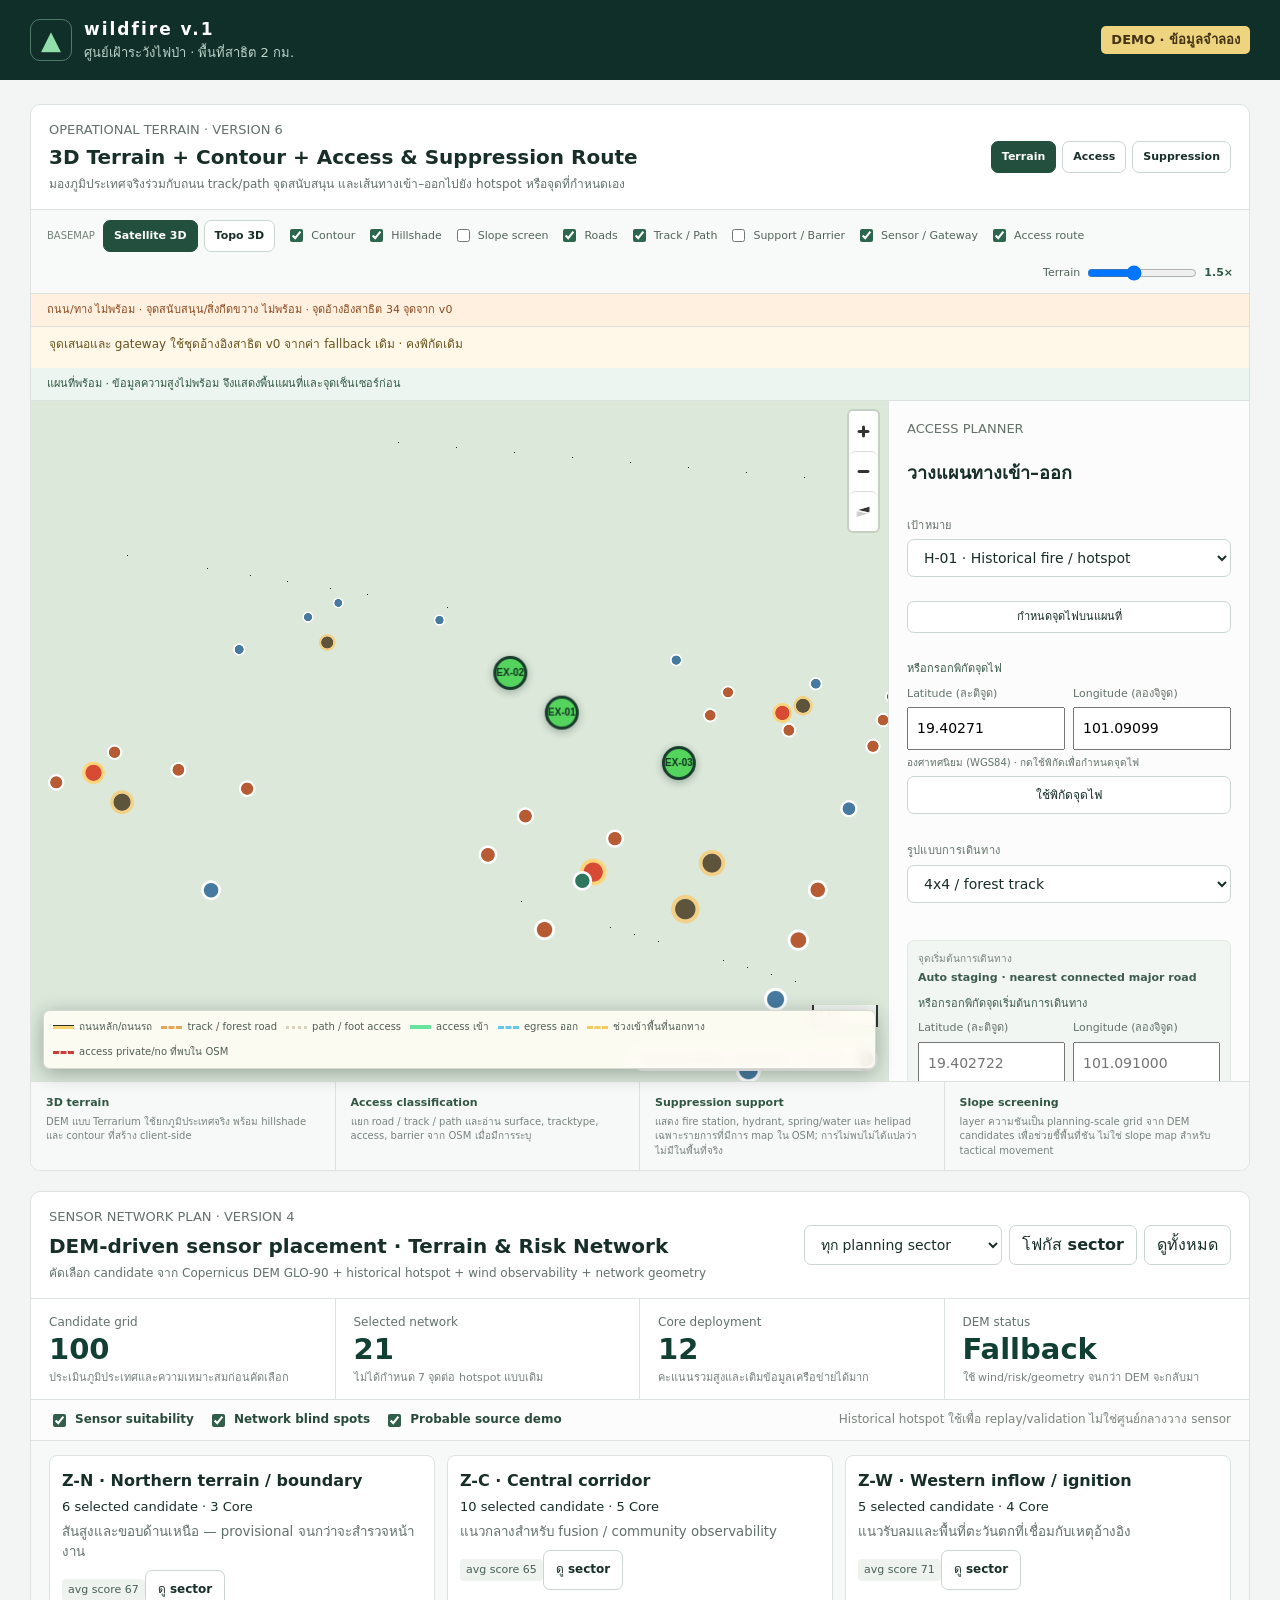
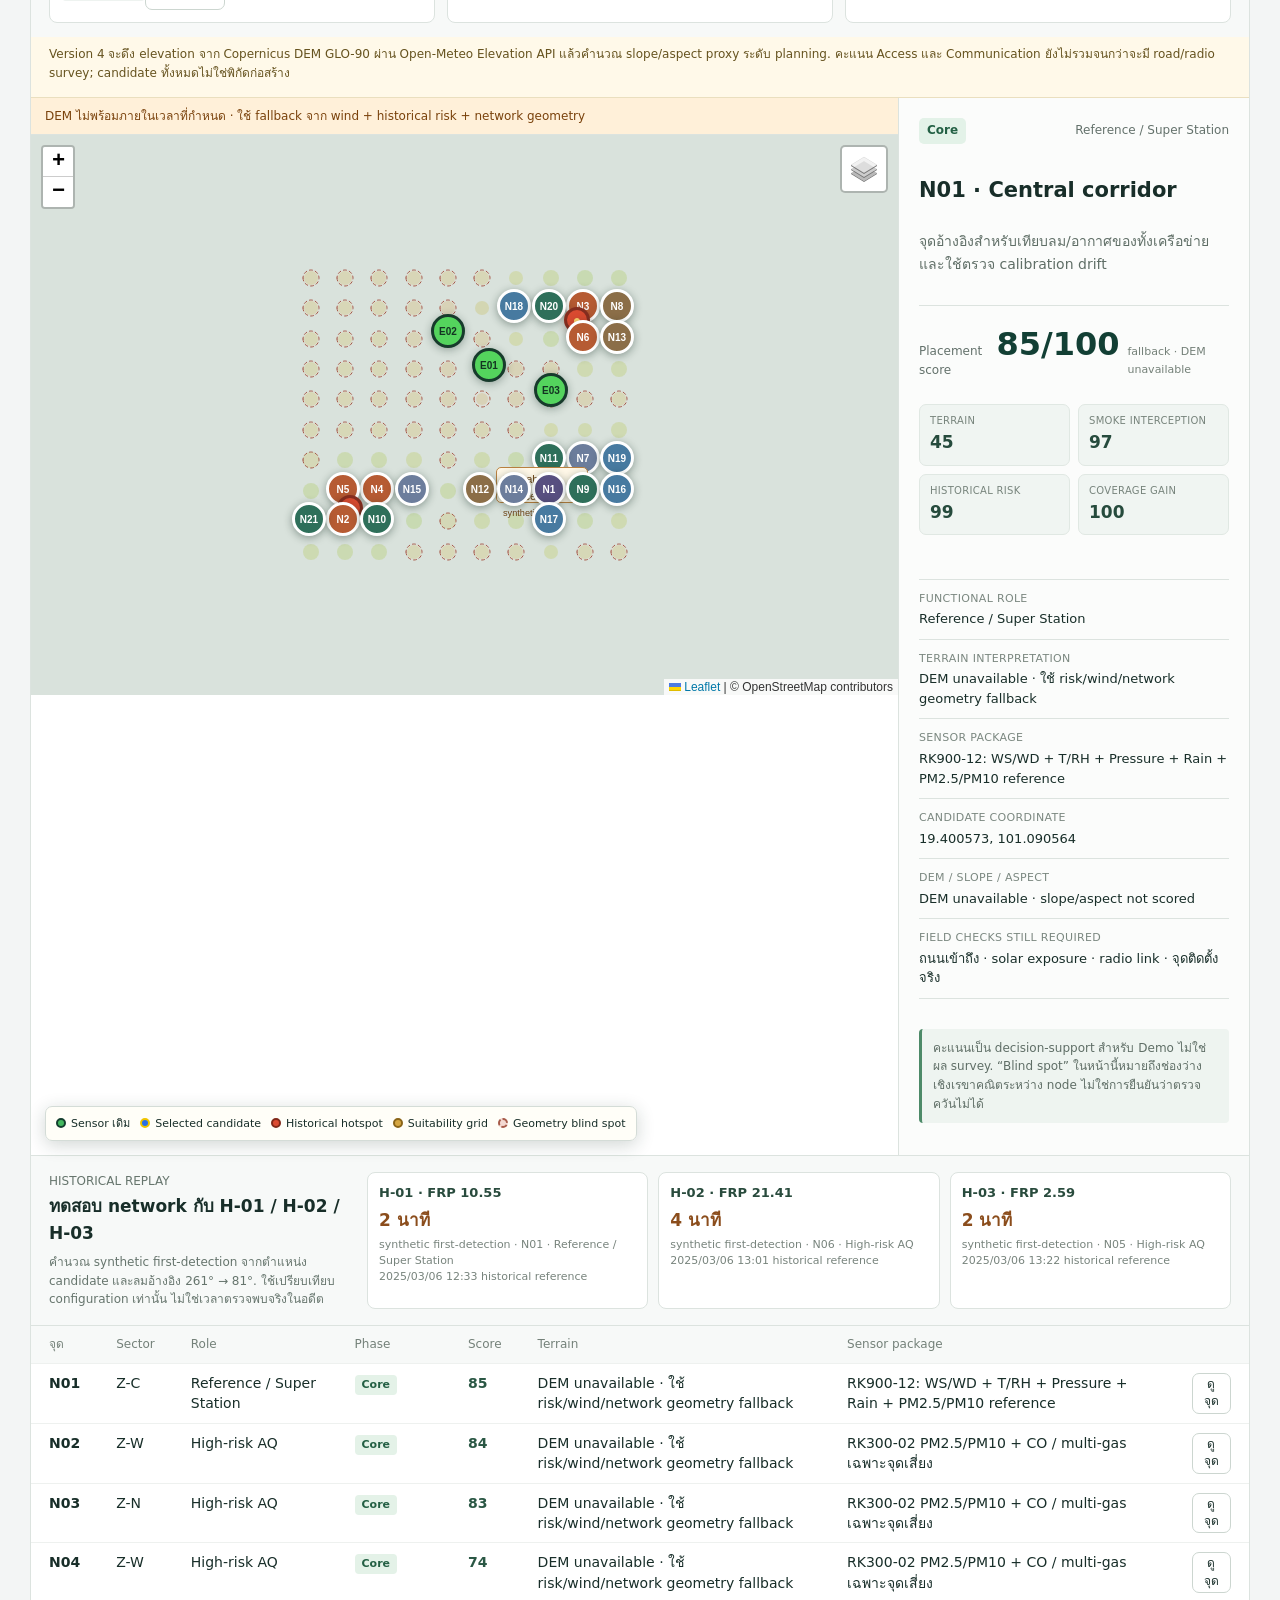
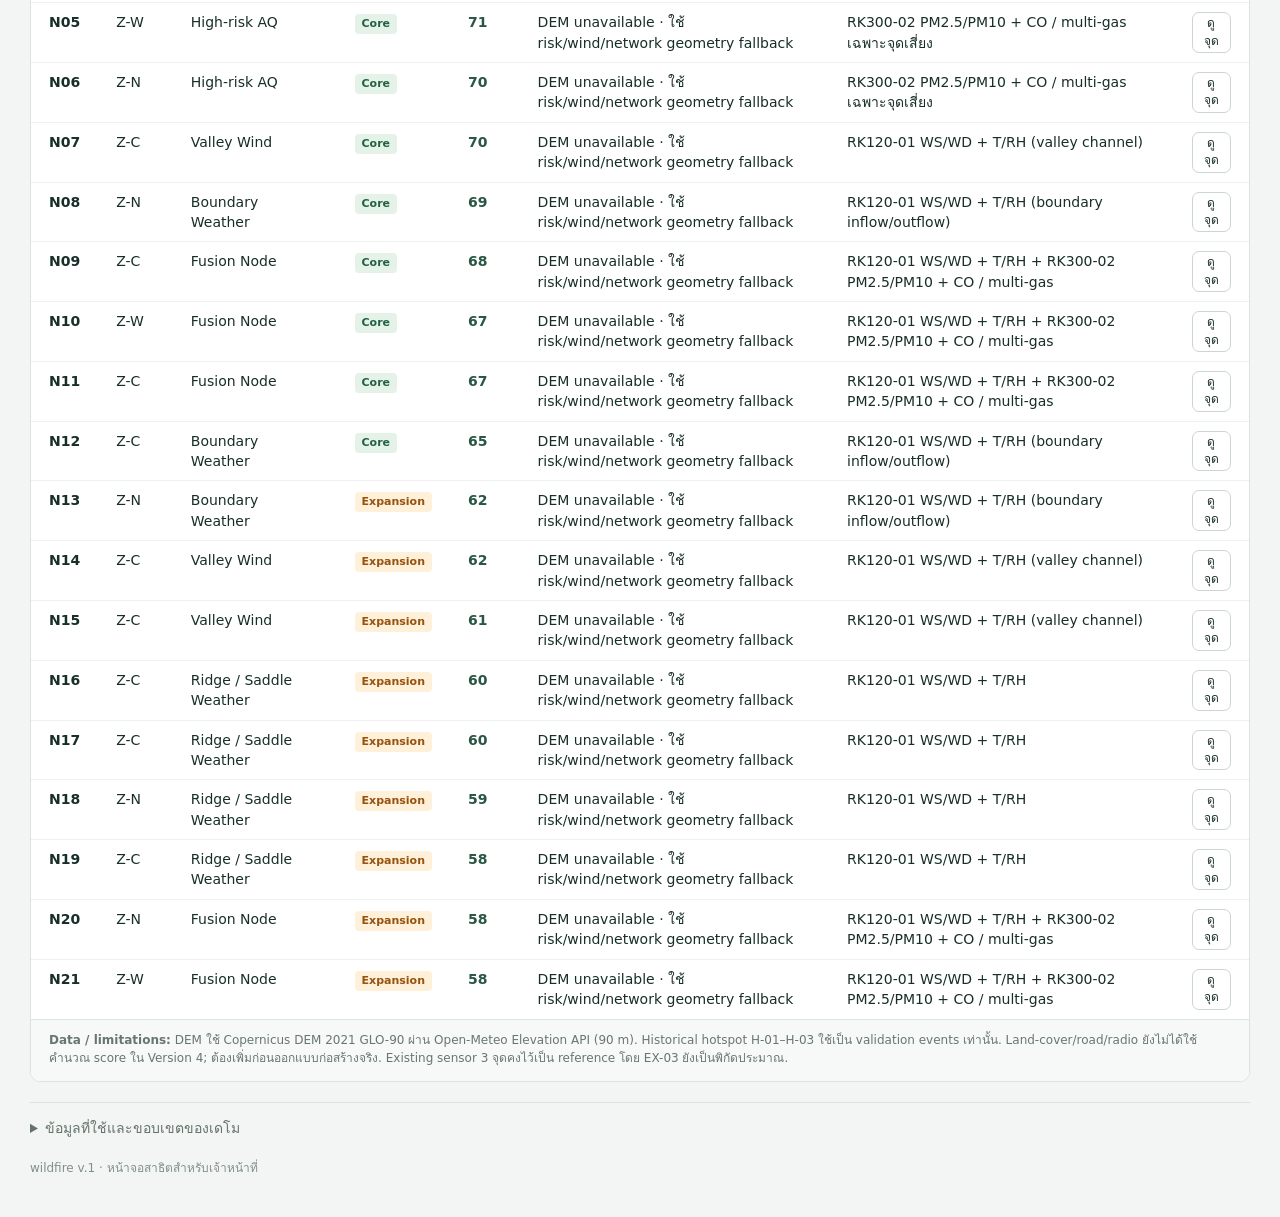
==== wildfire-v1/index.html @ e76dd646 "Add wildfire v.1 customer presentation and preserve wildfire v.0" ====
<!doctype html>
<html lang="th"><head><meta charset="utf-8"><meta name="viewport" content="width=device-width, initial-scale=1"><meta name="description" content="แผนที่ภูมิประเทศสามมิติ เส้นทางเข้าถึง และแผนเครือข่ายเซนเซอร์สำหรับเฝ้าระวังไฟป่า · ข้อมูลสำหรับวางแผน ไม่ใช่ข้อมูลเตือนภัยจริง"><title>wildfire v.1 | ศูนย์เฝ้าระวังไฟป่า</title><link rel="icon" type="image/svg+xml" href="data:image/svg+xml,%3Csvg xmlns='http://www.w3.org/2000/svg' viewBox='0 0 32 32'%3E%3Crect width='32' height='32' rx='7' fill='%230b493b'/%3E%3Cpath d='M16 5L5 23h22Z' fill='%238edf8f'/%3E%3Cpath d='M16 18v10' stroke='white' stroke-width='3'/%3E%3C/svg%3E"><link rel="stylesheet" href="../style.css?v=wildfire-v1"><link rel="stylesheet" href="../vendor/leaflet/leaflet.css" crossorigin=""><link rel="stylesheet" href="../vendor/maplibre/maplibre-gl.css?v=5.6.2"><link rel="stylesheet" href="presentation.css?v=wildfire-v1"></head>
<body><header class="topbar"><div class="brand"><span class="brandmark" aria-hidden="true">▲</span><div><b>wildfire v.1</b><span>ศูนย์เฝ้าระวังไฟป่า · พื้นที่สาธิต 2 กม.</span></div></div><div class="headright"><span class="demotag">DEMO · ข้อมูลจำลอง</span></div></header>
<main>
<section class="operational-3d" id="operational-3d">
  <div class="panelhead op-head">
    <div>
      <p class="eyebrow">OPERATIONAL TERRAIN · VERSION 6</p>
      <h2>3D Terrain + Contour + Access & Suppression Route</h2>
      <span class="muted">มองภูมิประเทศจริงร่วมกับถนน track/path จุดสนับสนุน และเส้นทางเข้า–ออกไปยัง hotspot หรือจุดที่กำหนดเอง</span>
    </div>
    <div class="op-mode-buttons" role="group" aria-label="Operational map mode">
      <button type="button" data-op-mode="terrain" class="active">Terrain</button>
      <button type="button" data-op-mode="access">Access</button>
      <button type="button" data-op-mode="suppression">Suppression</button>
    </div>
  </div>

  <div class="op-toolbar">
    <div class="op-basemap">
      <span>Basemap</span>
      <button type="button" data-basemap="satellite" class="active">Satellite 3D</button>
      <button type="button" data-basemap="topo">Topo 3D</button>
    </div>
    <label><input id="op-contours" type="checkbox" checked> Contour</label>
    <label><input id="op-hillshade" type="checkbox" checked> Hillshade</label>
    <label><input id="op-slope" type="checkbox"> Slope screen</label>
    <label><input id="op-roads" type="checkbox" checked> Roads</label>
    <label><input id="op-tracks" type="checkbox" checked> Track / Path</label>
    <label><input id="op-support" type="checkbox"> Support / Barrier</label>
    <label><input id="op-assets" type="checkbox" checked> Sensor / Gateway</label>
    <label><input id="op-route-layer" type="checkbox" checked> Access route</label>
    <label class="op-exaggeration">Terrain <input id="op-exaggeration" type="range" min="1" max="2.2" step="0.1" value="1.5"><b id="op-exag-value">1.5×</b></label>
  </div>

  <p id="v1-data-status" class="op-status" role="status">กำลังเตรียมข้อมูลแผนที่…</p>
<p id="v1-site-provenance" class="plan-scope-note"></p>
<p id="op-status" class="op-status" data-state="loading" role="status" aria-live="polite">กำลังเตรียม 3D terrain และ access network…</p>

  <div class="op-layout">
    <div class="op-map-card">
      <div id="operational-3d-map" role="img" aria-label="แผนที่ภูมิประเทศสามมิติ contour ถนน เส้นทางเข้าถึง และเส้นทางสำหรับวางแผนเข้าพื้นที่ไฟป่า"></div>
      <div class="op-map-key">
        <span><i class="op-key road"></i>ถนนหลัก/ถนนรถ</span>
        <span><i class="op-key track"></i>track / forest road</span>
        <span><i class="op-key path"></i>path / foot access</span>
        <span><i class="op-key route"></i>access เข้า</span><span><i class="op-key egress"></i>egress ออก</span>
        <span><i class="op-key offroad"></i>ช่วงเข้าพื้นที่นอกทาง</span>
        <span><i class="op-key blocked"></i>access private/no ที่พบใน OSM</span>
      </div>
    </div>

    <aside class="op-command">
      <p class="eyebrow">ACCESS PLANNER</p>
      <h3>วางแผนทางเข้า–ออก</h3>
      <label>เป้าหมาย
        <select id="op-target"></select>
      </label>
      <div class="op-inline-actions">
        <button id="op-pick-target" type="button">กำหนดจุดไฟบนแผนที่</button>
      </div>
      <form id="op-target-coordinates" class="op-coordinate-form" novalidate>
        <fieldset>
          <legend>หรือกรอกพิกัดจุดไฟ</legend>
          <div class="op-coordinate-grid">
            <label for="op-target-lat">Latitude (ละติจูด)<input id="op-target-lat" name="latitude" type="number" inputmode="decimal" step="any" min="-90" max="90" placeholder="19.402722" required aria-describedby="op-target-coordinate-error"></label>
            <label for="op-target-lon">Longitude (ลองจิจูด)<input id="op-target-lon" name="longitude" type="number" inputmode="decimal" step="any" min="-180" max="180" placeholder="101.091000" required aria-describedby="op-target-coordinate-error"></label>
          </div>
          <small>องศาทศนิยม (WGS84) · กดใช้พิกัดเพื่อกำหนดจุดไฟ</small>
          <p id="op-target-coordinate-error" class="op-coordinate-error" role="alert" hidden></p>
          <button type="submit">ใช้พิกัดจุดไฟ</button>
        </fieldset>
      </form>
      <label>รูปแบบการเดินทาง
        <select id="op-profile">
          <option value="vehicle">รถทั่วไป</option>
          <option value="4x4" selected>4x4 / forest track</option>
          <option value="foot">เดินเท้า</option>
        </select>
      </label>
      <div class="op-start-box">
        <span>จุดเริ่มต้นการเดินทาง</span>
        <b id="op-start-mode">Auto staging · nearest connected major road</b>
        <form id="op-start-coordinates" class="op-coordinate-form" novalidate>
          <fieldset>
            <legend>หรือกรอกพิกัดจุดเริ่มต้นการเดินทาง</legend>
            <div class="op-coordinate-grid">
              <label for="op-start-lat">Latitude (ละติจูด)<input id="op-start-lat" name="latitude" type="number" inputmode="decimal" step="any" min="-90" max="90" placeholder="19.402722" required aria-describedby="op-start-coordinate-error"></label>
              <label for="op-start-lon">Longitude (ลองจิจูด)<input id="op-start-lon" name="longitude" type="number" inputmode="decimal" step="any" min="-180" max="180" placeholder="101.091000" required aria-describedby="op-start-coordinate-error"></label>
            </div>
            <small>องศาทศนิยม (WGS84) · กดใช้พิกัดเพื่อกำหนดจุดเริ่มต้นการเดินทาง</small>
            <p id="op-start-coordinate-error" class="op-coordinate-error" role="alert" hidden></p>
            <button type="submit">ใช้พิกัดจุดเริ่มต้นการเดินทาง</button>
          </fieldset>
        </form>
        <div class="op-inline-actions">
          <button id="op-pick-start" type="button">เลือกจุดเริ่มต้นการเดินทางบนแผนที่</button>
          <button id="op-auto-start" type="button">Auto</button>
        </div>
      </div>
      <button id="op-route" class="primary wide" type="button">คำนวณ Access / Egress Route</button>

      <div class="op-route-metrics">
        <div><span>ระยะรวม</span><strong id="op-route-distance">—</strong></div>
        <div><span>เวลาเข้าโดยประมาณ</span><strong id="op-route-time">—</strong></div><div><span>เวลาออกโดยประมาณ</span><strong id="op-egress-time">—</strong></div>
        <div><span>ช่วง off-road</span><strong id="op-offroad-distance">—</strong></div>
        <div><span>Elevation gain</span><strong id="op-elevation-gain">—</strong></div>
        <div><span>Max grade</span><strong id="op-max-grade">—</strong></div>
        <div><span>Profile</span><strong id="op-route-profile">—</strong></div>
      </div>
      <dl class="op-route-detail">
        <div><dt>Road mix</dt><dd id="op-route-surface">—</dd></div>
        <div><dt>OSM road segments</dt><dd id="op-road-count">—</dd></div>
        <div><dt>Mapped support points</dt><dd id="op-support-count">—</dd></div>
        <div><dt>Mapped barriers</dt><dd id="op-barrier-count">—</dd></div>
        <div><dt>Routing data</dt><dd id="op-route-data">กำลังโหลด…</dd></div>
      </dl>
      <p class="op-safety-note">เส้นทางนี้เป็น <b>planning route</b> จากข้อมูล OpenStreetMap และแบบจำลองภูมิประเทศ ไม่ใช่คำสั่งเข้าดับไฟ ไม่ยืนยันสภาพถนน ประตูปิด การพังทลาย ไฟจริง ควัน หรือความปลอดภัย ณ เวลาปฏิบัติการ ต้องตรวจหน้างานและใช้ SOP ของหน่วยปฏิบัติ</p>
    </aside>
  </div>

  <div class="op-notes">
    <article><b>3D terrain</b><span>DEM แบบ Terrarium ใช้ยกภูมิประเทศจริง พร้อม hillshade และ contour ที่สร้าง client-side</span></article>
    <article><b>Access classification</b><span>แยก road / track / path และอ่าน surface, tracktype, access, barrier จาก OSM เมื่อมีการระบุ</span></article>
    <article><b>Suppression support</b><span>แสดง fire station, hydrant, spring/water และ helipad เฉพาะรายการที่มีการ map ใน OSM; การไม่พบไม่ได้แปลว่าไม่มีในพื้นที่จริง</span></article>
    <article><b>Slope screening</b><span>layer ความชันเป็น planning-scale grid จาก DEM candidates เพื่อช่วยชี้พื้นที่ชัน ไม่ใช่ slope map สำหรับ tactical movement</span></article>
  </div>
</section>

<section class="network-plan network-v4" id="network-plan">
  <div class="panelhead plan-head">
    <div>
      <p class="eyebrow">SENSOR NETWORK PLAN · VERSION 4</p>
      <h2>DEM-driven sensor placement · Terrain & Risk Network</h2>
      <span class="muted">คัดเลือก candidate จาก Copernicus DEM GLO-90 + historical hotspot + wind observability + network geometry</span>
    </div>
    <div class="plan-actions">
      <label for="plan-zone" class="sr-only">เลือก planning sector</label>
      <select id="plan-zone">
        <option value="ALL">ทุก planning sector</option>
        <option value="Z-N">Z-N · Northern terrain</option>
        <option value="Z-C">Z-C · Central corridor</option>
        <option value="Z-W">Z-W · Western inflow</option>
      </select>
      <button id="plan-focus">โฟกัส sector</button>
      <button id="plan-fit">ดูทั้งหมด</button>
    </div>
  </div>

  <div class="plan-metrics" aria-label="สรุปเครือข่ายเซนเซอร์">
    <div><span>Candidate grid</span><strong id="plan-candidate-count">100</strong><small>ประเมินภูมิประเทศและความเหมาะสมก่อนคัดเลือก</small></div>
    <div><span>Selected network</span><strong id="plan-selected-count">21</strong><small>ไม่ได้กำหนด 7 จุดต่อ hotspot แบบเดิม</small></div>
    <div><span>Core deployment</span><strong id="plan-core-count">—</strong><small>คะแนนรวมสูงและเติมข้อมูลเครือข่ายได้มาก</small></div>
    <div><span>DEM status</span><strong id="plan-dem-metric">…</strong><small id="plan-dem-note">กำลังโหลด Copernicus GLO-90</small></div>
  </div>

  <div class="plan-layerbar" aria-label="ชั้นข้อมูลวางแผน">
    <label><input id="plan-heat" type="checkbox" checked> Sensor suitability</label>
    <label><input id="plan-blind" type="checkbox" checked> Network blind spots</label>
    <label><input id="plan-source" type="checkbox" checked> Probable source demo</label>
    <span>Historical hotspot ใช้เพื่อ replay/validation ไม่ใช่ศูนย์กลางวาง sensor</span>
  </div>

  <div class="plan-zone-summary" id="plan-zone-summary" aria-label="planning sectors และ historical replay"></div>
  <p class="plan-scope-note" id="plan-scope-note">Version 4 จะดึง elevation จาก Copernicus DEM GLO-90 ผ่าน Open-Meteo Elevation API แล้วคำนวณ slope/aspect proxy ระดับ planning. คะแนน Access และ Communication ยังไม่รวมจนกว่าจะมี road/radio survey; candidate ทั้งหมดไม่ใช่พิกัดก่อสร้าง</p>

  <div class="plan-layout">
    <div class="plan-map-card">
      <p id="plan-map-status" class="plan-map-status" role="status" aria-live="polite" data-state="loading">กำลังเตรียมแผนที่และ DEM…</p>
      <div id="network-map" role="img" aria-label="แผนที่ DEM-driven sensor suitability, blind spots, historical hotspots และ sensor candidates"></div>
      <div class="plan-legend">
        <span><i class="plan-dot existing"></i>Sensor เดิม</span>
        <span><i class="plan-dot proposed"></i>Selected candidate</span>
        <span><i class="plan-dot hotspot"></i>Historical hotspot</span>
        <span><i class="plan-dot heat"></i>Suitability grid</span>
        <span><i class="plan-dot blind"></i>Geometry blind spot</span>
      </div>
    </div>

    <aside class="plan-detail" id="plan-detail">
      <div class="section-label"><span class="status green" id="plan-phase">Core</span><span class="muted" id="plan-kind">Fusion Node</span></div>
      <h2 id="plan-title">กำลังคำนวณ candidate…</h2>
      <p id="plan-role">ใช้ DEM + wind + historical risk + network geometry เพื่อเลือกตำแหน่ง</p>

      <div class="plan-score-total">
        <span>Placement score</span>
        <strong id="plan-score-total">—</strong>
        <small id="plan-score-confidence">planning model</small>
      </div>
      <div class="plan-score-grid">
        <div><span>Terrain</span><b id="score-terrain">—</b></div>
        <div><span>Smoke interception</span><b id="score-smoke">—</b></div>
        <div><span>Historical risk</span><b id="score-risk">—</b></div>
        <div><span>Coverage gain</span><b id="score-coverage">—</b></div>
      </div>

      <dl class="plan-dl">
        <div><dt>Functional role</dt><dd id="plan-functional-role">—</dd></div>
        <div><dt>Terrain interpretation</dt><dd id="plan-terrain">—</dd></div>
        <div><dt>Sensor package</dt><dd id="plan-package">—</dd></div>
        <div><dt>Candidate coordinate</dt><dd id="plan-coord">—</dd></div>
        <div><dt>DEM / slope / aspect</dt><dd id="plan-distance">—</dd></div>
        <div><dt>Field checks still required</dt><dd id="plan-field-check">ถนนเข้าถึง · solar exposure · radio link · จุดติดตั้งจริง</dd></div>
      </dl>
      <p class="plan-note">คะแนนเป็น decision-support สำหรับ Demo ไม่ใช่ผล survey. “Blind spot” ในหน้านี้หมายถึงช่องว่างเชิงเรขาคณิตระหว่าง node ไม่ใช่การยืนยันว่าตรวจควันไม่ได้</p>
    </aside>
  </div>

  <div class="plan-replay" id="plan-replay">
    <div>
      <p class="eyebrow">HISTORICAL REPLAY</p>
      <h3>ทดสอบ network กับ H-01 / H-02 / H-03</h3>
      <p>คำนวณ synthetic first-detection จากตำแหน่ง candidate และลมอ้างอิง 261° → 81°. ใช้เปรียบเทียบ configuration เท่านั้น ไม่ใช่เวลาตรวจพบจริงในอดีต</p>
    </div>
    <div id="plan-replay-cards" class="plan-replay-cards"></div>
  </div>

  <div class="plan-table-wrap">
    <table class="plan-table">
      <thead><tr><th>จุด</th><th>Sector</th><th>Role</th><th>Phase</th><th>Score</th><th>Terrain</th><th>Sensor package</th><th></th></tr></thead>
      <tbody id="plan-table-body"></tbody>
    </table>
  </div>

  <div class="plan-footnote">
    <b>Data / limitations:</b>
    DEM ใช้ Copernicus DEM 2021 GLO-90 ผ่าน Open-Meteo Elevation API (90 m). Historical hotspot H-01–H-03 ใช้เป็น validation events เท่านั้น.
    Land-cover/road/radio ยังไม่ได้ใช้คำนวณ score ใน Version 4; ต้องเพิ่มก่อนออกแบบก่อสร้างจริง. Existing sensor 3 จุดคงไว้เป็น reference โดย EX-03 ยังเป็นพิกัดประมาณ.
  </div>
</section>


<details class="method"><summary>ข้อมูลที่ใช้และขอบเขตของเดโม</summary><p>เดโม playback เดิมใช้ Copernicus GLO-30, ESA WorldCover 2021 และ OpenStreetMap ตำแหน่ง Weather 100 และ AQ 100 เป็นจุดเสนอสำหรับเดโม ค่าควัน สถานะการสื่อสาร และลำดับเหตุการณ์สังเคราะห์ทั้งหมด ไม่ได้เชื่อมอุปกรณ์จริง</p><p>Sensor Network Plan ใช้ DEM-driven candidate selection ส่วน Version 6 เพิ่ม 3D terrain, contour, road/track/path, mapped barrier/support point และ Access/Egress routing. ทุกพิกัดและ route ยังเป็น planning support ไม่ใช่ construction coordinate หรือ tactical fire-suppression instruction</p><p>ลม 2.18 m/s จาก 261° มาจาก ERA5 วันที่ 15 มี.ค. 2025 เวลา 14:00 น. เป็นข้อมูลระดับภูมิภาคที่นำมาใช้คงที่ในฉากนี้ ไม่ใช่ลมปัจจุบันหรือการวัดครบ 100 สถานี กติกาควันผิดปกติ: ΔPM2.5 &gt;25 µg/m³ และ ΔCO &gt;0.2 ppm เทียบฐานสมมติ 15 µg/m³ / 0.15 ppm ไม่ใช่เกณฑ์สุขภาพหรือเกณฑ์ปฏิบัติการที่สอบเทียบแล้ว</p><p>โซนสีส้มเป็นกรอบห้อมกลุ่ม AQ ที่ผิดปกติ ไม่ใช่การย้อนคำนวณจุดต้นเพลิง แนวไฟลาม 15/30/60 นาทีเป็นแบบจำลองอย่างง่ายที่ยังไม่สอบเทียบ จึงไม่แสดงเวลาปลอดภัย เส้นทางเข้าดับไฟ หรือค่าความรุนแรงของไฟ</p><p>ข้อมูลเก่าหรือขาดการติดต่อแสดงเป็นสีเทาและไม่นับเป็นหลักฐานยืนยันควัน ต้องแยก “ไม่มีสัญญาณผิดปกติ” ออกจาก “ไม่มีข้อมูล” การรับทราบอยู่เฉพาะหน้านี้และรีเซ็ตเมื่อเปลี่ยนฉาก ยังไม่มีบันทึกเหตุส่วนกลางหรือการแจ้งเตือนจริง</p><p>FIRMS snapshot เดิม 16–23 ก.ย. 2026 ไม่มีจุดในรัศมี 25 กม. จึงไม่นำมาปนกับฉากย้อนหลังนี้ แผนเชื่อมข้อมูลจริง: sensor → LoRaWAN/cellular → MQTT/API → ตรวจคุณภาพและอายุข้อมูล → dashboard ผ่าน SSE/WebSocket โดยต้องเพิ่มบริการรับข้อมูลก่อน</p><p>© OpenStreetMap contributors · © ESA WorldCover project 2021 / Contains modified Copernicus Sentinel data (2021) processed by ESA WorldCover consortium · Copernicus DEM · Open-Meteo / ERA5</p><a href="https://registry.opendata.aws/copernicus-dem/">Copernicus DEM</a> · <a href="https://esa-worldcover.org/en/data-access">WorldCover</a> · <a href="https://www.openstreetmap.org/copyright">OSM</a> · <a href="https://open-meteo.com/en/docs/historical-weather-api">ERA5 / Open-Meteo</a></details>
<footer><span>wildfire v.1 · หน้าจอสาธิตสำหรับเจ้าหน้าที่</span></footer></main>
<script src="../vendor/leaflet/leaflet.js" crossorigin=""></script>
<script src="network-plan.js?v=wildfire-v1"></script>
<script src="sites-reference.js?v=wildfire-v1"></script>
<script src="presentation-data.js?v=wildfire-v1"></script>
<script src="../vendor/maplibre/maplibre-gl.js?v=5.6.2"></script>
<script src="../vendor/contour/index.min.js?v=0.1.0"></script>
<script src="terrain3d.js?v=wildfire-v1"></script>
</body></html>
---- style.css ----
:root{color-scheme:light;--forest:#123f34;--ink:#182e29;--muted:#63716b;--line:#dce3df;--red:#ba352c;--amber:#b96512;--blue:#437ba1}*{box-sizing:border-box}body{margin:0;background:#f3f5f5;color:var(--ink);font:16px/1.6 system-ui,'Segoe UI',Tahoma,sans-serif}button,input,select{font:inherit}button,select{min-height:40px;border:1px solid #ccd6d0;border-radius:7px;color:var(--ink);background:#fff;padding:6px 12px}button{cursor:pointer;font-weight:550}button:hover{background:#e7eeeb}button:focus-visible,select:focus-visible,input:focus-visible{outline:3px solid #509eca;outline-offset:3px}button:disabled{opacity:.55;cursor:default}select{max-width:100%;font-size:14px}.primary{background:var(--forest);color:white;border-color:var(--forest)}.primary:hover{background:#20604e}.wide{width:100%}a{color:#25684f}.topbar{background:#102f28;color:#fff;display:flex;justify-content:space-between;align-items:center;padding:16px 30px;gap:20px}.brand{display:flex;gap:12px;align-items:center}.brandmark{display:grid;place-items:center;width:42px;height:42px;color:#92deab;border:1px solid #4f7a68;border-radius:10px;font-size:26px}.brand b{display:block;letter-spacing:2px;font-size:17px}.brand span:not(.brandmark){display:block;color:#bcd3c8;font-size:13px}.headright{display:flex;align-items:center;gap:24px}.demotag{background:#efd480;color:#443313;border-radius:5px;padding:4px 10px;font-size:13px;font-weight:650}.clock{text-align:right;display:flex;flex-direction:column}.clock strong{font-size:22px;font-variant-numeric:tabular-nums;line-height:1.3}.clock span{font-size:12px;color:#c2d4cd}main{max-width:1640px;margin:auto;padding:24px 30px}.headline{display:flex;justify-content:space-between;align-items:center;gap:20px;margin-bottom:22px}.eyebrow{margin:0;color:#64716a;font-size:13px}h1{margin:2px 0 5px;font-size:28px;line-height:1.4;font-weight:650;letter-spacing:-.5px}h2{font-size:17px;margin:0;font-weight:650}.headline p:not(.eyebrow){margin:0;color:#68746f;font-size:14px}.playback{display:grid;grid-template-columns:auto 1fr;gap:8px 12px;align-items:center}.playback label{font-size:13px;color:var(--muted)}.playrow{grid-column:1/-1;display:flex;gap:8px}.playrow select{font-size:12px}.metrics{display:grid;grid-template-columns:repeat(4,1fr);gap:14px;margin-bottom:20px}.metric{background:white;border:1px solid var(--line);border-radius:10px;padding:14px 18px}.metric>span{font-size:14px;color:#627269}.metric>div{display:flex;gap:9px;align-items:baseline}.metric strong{font-size:30px;font-weight:650;font-variant-numeric:tabular-nums;line-height:1.5}.metric:nth-child(3) strong{font-size:23px}.metric em{font-size:13px;color:var(--muted);font-style:normal}.metric small{font-size:12px;display:block;color:#748078}.workspace{display:grid;grid-template-columns:minmax(0,1fr) 340px;gap:20px;align-items:start}.map-panel,.incident-panel,.sensor-panel,.tablepanel,.eventpanel{background:#fff;border:1px solid var(--line);border-radius:10px;overflow:hidden}.panelhead{display:flex;justify-content:space-between;align-items:center;gap:12px;padding:15px 18px}.muted{font-size:12px;color:var(--muted)}.panelhead>div>.muted{display:block;margin-top:2px}.maptools{display:flex;gap:6px}.maptools button{padding:4px 10px}.mapstage{position:relative;background:#d8e2d2;aspect-ratio:1.52;overflow:hidden}#map{width:100%;height:100%;display:block;touch-action:none}.north{position:absolute;right:22px;top:14px;color:#244d3c;font-size:20px;font-weight:650}.map-caption{position:absolute;left:16px;top:14px;background:#fffdf4ee;border:1px solid #d8caa7;padding:8px 12px;border-radius:6px;font-size:13px;pointer-events:none}.map-caption small{font-size:12px;color:#776943}.scalebar{position:absolute;bottom:12px;left:18px;background:#ffffffd9;padding:4px 10px;display:flex;gap:10px;align-items:center;font-size:12px}.scalebar i{display:block;border:2px solid #284239;border-top:0;width:60px;height:7px}.maplegend{display:flex;align-items:center;gap:13px;flex-wrap:wrap;padding:10px 16px;border-bottom:1px solid var(--line);font-size:12px}.maplegend>span{display:flex;align-items:center;gap:5px}.dot{display:inline-block;width:9px;height:9px;border-radius:50%}.aq{background:#2d8761}.ws{background:#468ab5}.warn{background:#db5e27}.offline{background:#8a9494}.maplegend label{display:flex;gap:5px;align-items:center}.maplegend input{accent-color:var(--forest)}.timeline-control{padding:12px 18px 14px}.timeline-control label{display:flex;justify-content:space-between;font-size:13px;color:#5c6d63}.timeline-control b{color:var(--ink);font-variant-numeric:tabular-nums}.timeline-control input{width:100%;accent-color:var(--forest);display:block;margin:12px 0}.timeline-control>div{display:flex;justify-content:space-between;font-size:12px;color:#7c8881}aside{display:grid;gap:16px}.incident-panel{padding:18px;border-top:3px solid #d48423}.section-label{display:flex;justify-content:space-between;align-items:center;gap:8px;margin-bottom:10px}.status{font-size:12px;font-weight:600;padding:3px 8px;border-radius:5px}.amber{background:#fff0d9;color:#98500c}.green{background:#e3f2e8;color:#236044}.gray{background:#edf0f0;color:#536466}.incident-panel h2{font-size:20px;margin-bottom:6px}.incident-panel>p{font-size:14px;color:#637068;margin:4px 0 12px}.evidence{border-top:1px solid var(--line);border-bottom:1px solid var(--line);padding:8px 0;margin:10px 0}.evidence div{display:flex;justify-content:space-between;gap:8px;font-size:13px;margin:5px 0}.evidence span{color:#67766c}.evidence b{font-weight:600}.next-step{background:#f1f5f3;padding:10px 12px;margin-bottom:12px;border-radius:6px}.next-step b{font-size:13px}.next-step p{font-size:13px;margin:2px 0;color:#5d6a63}.tiny{font-size:12px;color:#78827d;line-height:1.6}.incident-panel p.tiny{font-size:12px;margin:8px 0 0}.sensor-panel{padding:0 18px 10px}.compact{padding:13px 0 10px}.tag{background:#edf2f0;color:#69746d;font-size:12px;padding:1px 7px;border-radius:4px}#sensor-select{width:100%;font-size:14px}.sensor-reading{display:grid;grid-template-columns:1fr 1fr;padding-top:9px}.sensor-reading>div{display:flex;align-items:baseline;flex-wrap:wrap;column-gap:4px}.sensor-reading span{width:100%;font-size:12px;color:var(--muted)}.sensor-reading strong{font-size:27px;font-weight:650;font-variant-numeric:tabular-nums}.sensor-reading small{font-size:12px;color:var(--muted)}.sensorstatus{font-size:13px;margin:3px 0 12px;color:#98500c}.chart-heading{font-size:12px;display:flex;justify-content:space-between;color:#7a857e}#chart{width:100%;height:92px;display:block}#chart-grid{stroke:#e4e9e5;stroke-width:1;fill:none}#chart-area{fill:#eef2e9}#chart-line{fill:none;stroke:#c9762b;stroke-width:2.3}#chart-labels{font-size:11px;fill:#7a837c}#sensor-location{margin:0}.bottom-grid{display:grid;grid-template-columns:minmax(0,1fr) 340px;gap:20px;margin-top:20px}.tablewrap{overflow-x:auto}table{width:100%;border-collapse:collapse;font-size:14px}th{text-align:left;color:#748179;font-weight:500;background:#f7f9f8;font-size:12px}td,th{padding:9px 18px;border-bottom:1px solid #eef1ef;white-space:nowrap}td{font-variant-numeric:tabular-nums}td button{font-size:12px;min-height:30px;padding:2px 9px}tbody tr:last-child td{border:0}.eventpanel ol{list-style:none;margin:0;padding:0 18px 16px}.eventpanel li{display:grid;grid-template-columns:45px 1fr;gap:10px;font-size:13px;padding:9px 0;border-bottom:1px solid #edf1ee}.eventpanel li time{font-size:12px;color:#7d877f;font-variant-numeric:tabular-nums}.eventpanel li b{font-weight:500}.eventpanel li small{display:block;color:#829086;font-size:12px}.method{margin-top:20px;border-top:1px solid var(--line);padding:14px 0;color:#647269;font-size:14px}.method summary{cursor:pointer}.method p{max-width:1050px}footer{display:flex;justify-content:space-between;gap:20px;padding:6px 0 15px;color:#819085;font-size:12px}#toast{position:fixed;right:24px;bottom:24px;background:#193f32;color:#fff;padding:14px 20px;border-radius:9px;box-shadow:0 8px 35px #142e2833;z-index:5;max-width:calc(100% - 40px);font-size:14px}.sr-only{position:absolute;width:1px;height:1px;overflow:hidden;clip:rect(0,0,0,0);white-space:nowrap}.sensor{cursor:pointer}.sensor:hover{filter:brightness(1.15)}@media(min-width:1450px){.mapstage{aspect-ratio:1.6}.workspace,.bottom-grid{grid-template-columns:minmax(0,1fr) 370px}}@media(max-width:1100px){main{padding:20px}.workspace,.bottom-grid{grid-template-columns:minmax(0,1fr) 310px}.maptools #fit{display:none}.maptools select{width:120px}.mapstage{aspect-ratio:1.2}.metrics{gap:10px}.metric{padding:12px}.metric strong{font-size:26px}.metric:nth-child(3) strong{font-size:20px}.headline{align-items:start}.headline h1{font-size:24px}.playback{max-width:370px}.playrow{flex-wrap:wrap}.panelhead{padding:12px}.maplegend{gap:10px}}@media(max-width:850px){.workspace,.bottom-grid{grid-template-columns:1fr}aside{grid-template-columns:1fr 1fr}.metrics{grid-template-columns:repeat(2,1fr)}.mapstage{aspect-ratio:1.3}.headline{flex-direction:column}.playback{max-width:none;grid-template-columns:auto minmax(0,1fr);width:100%}.playrow{grid-column:1/-1}.headright{gap:10px}.clock span{max-width:130px}.topbar{padding:14px 20px}.brand span:not(.brandmark){max-width:200px}.panelhead .muted{font-size:12px}}@media(max-width:550px){main{padding:14px 12px}.topbar{padding:13px 12px;align-items:start}.brandmark{display:none}.brand b{font-size:14px}.brand span:not(.brandmark){font-size:12px;max-width:180px}.headright{flex-direction:column;align-items:end;gap:7px}.demotag{font-size:11px;padding:2px 6px}.clock strong{font-size:18px}.clock span{display:none}.metrics{gap:8px}.metric{padding:11px}.metric>span{font-size:13px}.metric small{font-size:12px}.metric>div{flex-wrap:wrap;gap:0 6px}.metric:nth-child(3) strong{font-size:20px}.metric em{font-size:12px}aside{grid-template-columns:1fr}.panelhead{flex-wrap:wrap}.maptools{width:100%}.maptools select{flex:1;width:auto}.maptools #fit{display:block}.mapstage{aspect-ratio:1}.map-caption{font-size:12px;padding:6px 8px;left:8px;top:8px}.map-caption small{font-size:11px}.north{right:12px;top:12px;font-size:16px}.maplegend{font-size:12px;padding:9px}.playrow select{flex:1}.bottom-grid{gap:16px}td,th{padding:9px 12px}.headline h1{font-size:25px}footer{flex-direction:column;gap:3px}.workspace{gap:14px}}@media(prefers-reduced-motion:reduce){*{scroll-behavior:auto!important}}


/* Sensor network planning */
.network-plan{margin-top:20px;background:#fff;border:1px solid var(--line);border-radius:10px;overflow:hidden}
.plan-head{border-bottom:1px solid var(--line)}
.plan-head .eyebrow{margin:0 0 2px}
.plan-head h2{font-size:20px}
.plan-actions{display:flex;gap:7px;flex-wrap:wrap}
.plan-metrics{display:grid;grid-template-columns:repeat(4,1fr);gap:0;border-bottom:1px solid var(--line)}
.plan-metrics>div{padding:14px 18px;border-right:1px solid var(--line)}
.plan-metrics>div:last-child{border-right:0}
.plan-metrics span{display:block;color:var(--muted);font-size:12px}
.plan-metrics strong{display:block;font-size:29px;line-height:1.2;font-weight:650;color:var(--forest)}
.plan-metrics small{display:block;color:#77827c;font-size:11px;line-height:1.4;margin-top:3px}
.plan-layout{display:grid;grid-template-columns:minmax(0,1fr) 350px;min-height:560px}
.plan-map-card{position:relative;min-width:0;border-right:1px solid var(--line)}
#network-map{height:560px;width:100%;background:#d9e2dc}
.plan-legend{position:absolute;left:14px;bottom:14px;z-index:500;background:#fffef8ee;border:1px solid #d4dcd7;border-radius:7px;padding:8px 10px;display:flex;gap:10px;flex-wrap:wrap;font-size:11px;box-shadow:0 4px 18px #1b332733}
.plan-legend span{display:flex;align-items:center;gap:5px}
.plan-dot{width:10px;height:10px;border-radius:50%;display:inline-block}
.plan-dot.existing{background:#43b85f;border:2px solid #143f2f}
.plan-dot.proposed{background:#296ee8;border:2px solid #f0c400}
.plan-dot.hotspot{background:#dc4b32;border:2px solid #812919}
.plan-ring{display:inline-block;width:16px;height:10px;border:2px dashed #123f34;border-radius:50%}
.plan-detail{padding:20px 20px 18px;background:#fbfcfb}
.plan-detail h2{font-size:21px;margin:4px 0 7px}
.plan-detail>p{font-size:14px;color:#5f6e66;margin:0 0 14px}
.plan-dl{margin:14px 0;border-top:1px solid var(--line)}
.plan-dl>div{padding:10px 0;border-bottom:1px solid var(--line)}
.plan-dl dt{font-size:11px;color:#7b8880;text-transform:uppercase;letter-spacing:.03em}
.plan-dl dd{margin:2px 0 0;font-size:13px;line-height:1.5}
.plan-note{background:#eef4f0;border-left:3px solid #4d8a68;padding:10px 11px;border-radius:4px;font-size:12px!important;line-height:1.55!important}
.plan-table-wrap{overflow-x:auto;border-top:1px solid var(--line)}
.plan-table{min-width:980px}
.plan-table td{white-space:normal;vertical-align:top;line-height:1.45}
.plan-table td:first-child{white-space:nowrap}
.plan-table button{min-height:30px;padding:2px 9px;font-size:12px}
.phase-pill{display:inline-block;border-radius:4px;padding:2px 7px;font-size:11px;font-weight:650;white-space:nowrap}
.phase-pill.core{background:#e4f2e8;color:#246044}
.phase-pill.expansion{background:#fff0d9;color:#96520e}
.plan-footnote{padding:11px 18px 13px;border-top:1px solid var(--line);background:#f7f9f8;color:#68766f;font-size:12px;line-height:1.55}
.plan-leaflet-icon{background:transparent;border:0}
.map-sensor{width:34px;height:34px;border-radius:50%;display:grid;place-items:center;font-size:10px;font-weight:750;box-shadow:0 2px 8px #10281e55}
.map-sensor.proposed{background:#286fe8;color:#fff;border:3px solid #f0c400}
.map-sensor.existing{background:#54d45d;color:#133422;border:3px solid #173b2c}
.map-hotspot{width:26px;height:26px;border-radius:50%;display:grid;place-items:center;background:#d94a30;color:#ffd36a;border:3px solid #842d1f;box-shadow:0 2px 8px #55201455;font-size:14px}
.plan-map-fallback{height:100%;display:grid;place-items:center;padding:30px;text-align:center;color:#69766f;background:linear-gradient(135deg,#edf3ef,#dce7df)}
.leaflet-control-layers,.leaflet-control-zoom{font:12px/1.4 system-ui,'Segoe UI',Tahoma,sans-serif}
@media(max-width:1100px){.plan-layout{grid-template-columns:minmax(0,1fr) 300px}.plan-metrics>div{padding:12px}}
@media(max-width:850px){.plan-metrics{grid-template-columns:repeat(2,1fr)}.plan-metrics>div:nth-child(2){border-right:0}.plan-metrics>div:nth-child(-n+2){border-bottom:1px solid var(--line)}.plan-layout{grid-template-columns:1fr}.plan-map-card{border-right:0;border-bottom:1px solid var(--line)}#network-map{height:500px}.plan-detail{padding:17px}}
@media(max-width:550px){.plan-head{align-items:flex-start}.plan-actions{width:100%}.plan-actions button{flex:1}.plan-metrics>div{padding:10px}.plan-metrics strong{font-size:24px}#network-map{height:420px}.plan-legend{right:8px;left:8px;bottom:8px}.plan-detail h2{font-size:19px}}

.plan-map-status{margin:0;padding:9px 14px;background:#eef5f0;color:#234c3e;font-size:12px;line-height:1.5;border-bottom:1px solid var(--line)}
.plan-map-status[data-state="error"]{background:#fff0d9;color:#7a420c}

.plan-zone-summary{display:grid;grid-template-columns:repeat(3,minmax(0,1fr));gap:12px;padding:14px 18px;background:#f7f9f8}
.plan-zone-card{padding:12px;border:1px solid var(--line);border-radius:8px;background:white}
.plan-zone-card p{margin:4px 0;font-size:13px}.plan-zone-card small{display:block;color:var(--muted);line-height:1.5}
.plan-zone-card button{margin-top:8px;font-size:12px}.plan-scope-note{margin:0;padding:8px 18px 14px;font-size:12px;color:#69531d;background:#fff8e9}
@media(max-width:850px){.plan-zone-summary{grid-template-columns:1fr}.plan-actions{flex-wrap:wrap}.plan-actions select{width:100%}}


/* Version 4 · DEM-driven sensor placement */
.network-v4 .plan-head h2{margin-bottom:2px}
.plan-layerbar{display:flex;gap:14px;align-items:center;flex-wrap:wrap;padding:10px 18px;border-bottom:1px solid var(--line);background:#fbfcfb;font-size:12px;color:#596b62}
.plan-layerbar label{display:flex;align-items:center;gap:6px;font-weight:600;color:#294b3d}
.plan-layerbar input{accent-color:#315f4b}
.plan-layerbar span{margin-left:auto;color:#7b857f}
.plan-dot.heat{background:#d5a642;border:2px solid #8a6418}
.plan-dot.blind{background:#f4d9d2;border:2px dashed #a65a49}
.plan-score-total{display:flex;align-items:baseline;gap:8px;padding:13px 0 8px;border-top:1px solid var(--line)}
.plan-score-total span{font-size:12px;color:var(--muted)}
.plan-score-total strong{font-size:32px;color:var(--forest);font-variant-numeric:tabular-nums}
.plan-score-total small{margin-left:auto;font-size:11px;color:#748078}
.plan-score-grid{display:grid;grid-template-columns:1fr 1fr;gap:8px;margin:0 0 14px}
.plan-score-grid>div{background:#f0f5f2;border:1px solid #e0e8e3;border-radius:7px;padding:8px 10px}
.plan-score-grid span{display:block;font-size:10px;color:#77847c;text-transform:uppercase;letter-spacing:.03em}
.plan-score-grid b{font-size:17px;color:#264b3d;font-variant-numeric:tabular-nums}
.plan-replay{display:grid;grid-template-columns:300px minmax(0,1fr);gap:18px;padding:16px 18px;border-top:1px solid var(--line);background:#f7f9f8}
.plan-replay h3{margin:2px 0 6px;font-size:17px}
.plan-replay p{margin:0;font-size:12px;line-height:1.55;color:#66756d}
.plan-replay-cards{display:grid;grid-template-columns:repeat(3,minmax(0,1fr));gap:10px}
.plan-replay-card{background:#fff;border:1px solid var(--line);border-radius:8px;padding:10px 11px}
.plan-replay-card b{display:block;font-size:13px;color:#294b3d}
.plan-replay-card strong{display:block;margin:3px 0;font-size:17px;color:#8b4d1c}
.plan-replay-card small{display:block;font-size:11px;line-height:1.45;color:#78847d}
.map-sensor.proposed{border-color:#fff;box-shadow:0 2px 8px #10281e66}
.map-sensor.role-FU{background:#2e6f5a}
.map-sensor.role-RW{background:#477aa0}
.map-sensor.role-VW{background:#6c7d9c}
.map-sensor.role-BW{background:#8b6e48}
.map-sensor.role-AQ{background:#b65b33}
.map-sensor.role-RS{background:#584f80}
.plan-heat-point{mix-blend-mode:multiply}
.plan-source-label{background:#fff8e8;border:1px solid #ba8140;border-radius:5px;padding:3px 6px;color:#6f4517;font-size:11px;box-shadow:none}
.plan-zone-card .zone-score{display:inline-block;margin-top:5px;padding:2px 6px;border-radius:4px;background:#eef3f0;color:#486057;font-size:11px}
.network-v4 .plan-table{min-width:1100px}
.network-v4 .plan-table td:nth-child(5){font-weight:700;color:#2a5744;font-variant-numeric:tabular-nums}
.network-v4 .plan-scope-note{background:#fff9e9;color:#66531f;border-bottom:1px solid #eadfbf}
@media(max-width:1000px){.plan-replay{grid-template-columns:1fr}.plan-replay-cards{grid-template-columns:repeat(3,1fr)}}
@media(max-width:700px){.plan-layerbar span{margin-left:0;width:100%}.plan-replay-cards{grid-template-columns:1fr}.plan-score-grid{grid-template-columns:1fr 1fr}}


/* Version 5 · budget optimizer */
.optimizer-panel{margin-top:20px;background:#fff;border:1px solid var(--line);border-radius:10px;overflow:hidden}
.optimizer-head{border-bottom:1px solid var(--line)}
.optimizer-head h2{font-size:20px;margin-bottom:2px}
.optimizer-controls{display:grid;grid-template-columns:repeat(5,minmax(0,1fr)) auto;gap:10px;padding:14px 18px;border-bottom:1px solid var(--line);background:#f8faf9;align-items:end}
.optimizer-controls label{display:flex;flex-direction:column;gap:5px;font-size:11px;color:#67756d;text-transform:uppercase;letter-spacing:.02em}
.optimizer-controls label small{text-transform:none;letter-spacing:0;font-size:10px;color:#8b7460}
.optimizer-controls input,.optimizer-controls select{width:100%;min-height:38px}
.input-money{display:flex;align-items:center;gap:6px;text-transform:none;color:#52645a;font-size:12px}
.input-money input{min-width:0}
.optimizer-data-status{display:grid;grid-template-columns:repeat(3,1fr);border-bottom:1px solid var(--line)}
.optimizer-data-status article{padding:12px 18px;border-right:1px solid var(--line)}
.optimizer-data-status article:last-child{border-right:0}
.optimizer-data-status span{display:block;font-size:11px;color:#78847d;text-transform:uppercase}
.optimizer-data-status b{display:block;margin-top:3px;font-size:12px;color:#315f4b}
.optimizer-data-status b[data-state="error"]{color:#9a521d}
.optimizer-data-status small{display:block;margin-top:4px;font-size:10px;line-height:1.45;color:#7a867f}
.optimizer-metrics{display:grid;grid-template-columns:repeat(4,1fr);border-bottom:1px solid var(--line)}
.optimizer-metrics>div{padding:13px 18px;border-right:1px solid var(--line)}
.optimizer-metrics>div:last-child{border-right:0}
.optimizer-metrics span{display:block;color:var(--muted);font-size:11px}
.optimizer-metrics strong{display:block;margin-top:1px;font-size:25px;color:var(--forest);font-variant-numeric:tabular-nums}
.optimizer-metrics strong.optimizer-data-summary{font-size:14px;line-height:1.45;margin-top:5px}
.optimizer-metrics small{display:block;color:#7b867f;font-size:10px;line-height:1.4}
.optimizer-layout{display:grid;grid-template-columns:minmax(0,1fr) 330px;min-height:520px}
.optimizer-map-card{position:relative;border-right:1px solid var(--line);min-width:0}
#optimizer-map{height:520px;background:#dce5df}
.optimizer-map-note{position:absolute;left:12px;bottom:12px;z-index:500;max-width:min(620px,calc(100% - 24px));padding:7px 9px;border:1px solid #d9d6c7;border-radius:6px;background:#fffdf5e8;color:#6b624d;font-size:10px;line-height:1.45;box-shadow:0 3px 15px #26382e1f}
.optimizer-method{padding:18px;background:#fbfcfb}
.optimizer-method h3{margin:3px 0 10px;font-size:18px}
.optimizer-score-list{display:grid;gap:7px}
.optimizer-score-list span{display:block;padding:8px 9px;border:1px solid #e2e8e4;border-radius:6px;background:#f4f7f5;font-size:12px;color:#5a6a61}
.optimizer-score-list b{display:inline-block;min-width:74px;color:#2f5545}
.optimizer-warning{margin:12px 0 0;padding:9px 10px;background:#fff7e7;border-left:3px solid #c58b36;border-radius:4px;color:#6c5d3d;font-size:11px;line-height:1.5}
.optimizer-subhead{display:flex;justify-content:space-between;gap:16px;align-items:end;padding:15px 18px 9px;border-top:1px solid var(--line);background:#fff}
.optimizer-subhead h3{margin:2px 0 0;font-size:17px}
.optimizer-subhead>span{max-width:520px;text-align:right;color:#7a867f;font-size:11px}
.optimizer-boq{min-width:860px}
.optimizer-boq td:first-child b{display:block}
.optimizer-boq td:first-child small{display:block;white-space:normal;max-width:520px;margin-top:2px;color:#7b867f;font-size:10px}
.optimizer-boq tfoot th{background:#f7f9f8}
.optimizer-boq tfoot tr:last-child th{color:#24513f;font-size:14px}
.optimizer-sites{min-width:1040px}
.opt-node{width:32px;height:32px;border-radius:50%;display:grid;place-items:center;color:#fff;border:2px solid #fff;box-shadow:0 2px 9px #10281e55;font-size:9px;font-weight:750}
.opt-gateway{width:40px;height:40px;border-radius:8px;display:grid;place-items:center;background:#5e533b;color:#fff;border:3px solid #f2d58b;box-shadow:0 2px 9px #332c1c66;font-size:9px;font-weight:800}
.optimizer-panel[data-ready="false"] #opt-export{opacity:.55;pointer-events:none}
@media(max-width:1200px){
  .optimizer-controls{grid-template-columns:repeat(3,minmax(0,1fr))}
  .optimizer-layout{grid-template-columns:minmax(0,1fr) 300px}
}
@media(max-width:850px){
  .optimizer-controls{grid-template-columns:1fr 1fr}
  .optimizer-controls #opt-run{grid-column:1/-1}
  .optimizer-data-status{grid-template-columns:1fr}
  .optimizer-data-status article{border-right:0;border-bottom:1px solid var(--line)}
  .optimizer-data-status article:last-child{border-bottom:0}
  .optimizer-metrics{grid-template-columns:1fr 1fr}
  .optimizer-metrics>div:nth-child(2){border-right:0}
  .optimizer-metrics>div:nth-child(-n+2){border-bottom:1px solid var(--line)}
  .optimizer-layout{grid-template-columns:1fr}
  .optimizer-map-card{border-right:0;border-bottom:1px solid var(--line)}
  #optimizer-map{height:470px}
  .optimizer-subhead{align-items:start}
}
@media(max-width:550px){
  .optimizer-controls{grid-template-columns:1fr}
  .optimizer-metrics{grid-template-columns:1fr 1fr}
  .optimizer-metrics>div{padding:10px}
  .optimizer-metrics strong{font-size:21px}
  #optimizer-map{height:410px}
  .optimizer-subhead{flex-direction:column;gap:4px}
  .optimizer-subhead>span{text-align:left}
}


/* Version 6 · 3D operational terrain + access */
.operational-3d{margin-top:20px;background:#fff;border:1px solid var(--line);border-radius:10px;overflow:hidden}
.op-head{border-bottom:1px solid var(--line)}
.op-head h2{font-size:20px;margin-bottom:2px}
.op-mode-buttons,.op-basemap{display:flex;gap:6px;align-items:center;flex-wrap:wrap}
.op-mode-buttons button,.op-basemap button{min-height:32px;padding:4px 10px;font-size:11px}
.op-mode-buttons button.active,.op-basemap button.active{background:#234f3e;color:#fff;border-color:#234f3e}
.op-basemap>span{font-size:10px;color:#758279;text-transform:uppercase;margin-right:2px}
.op-toolbar{display:flex;gap:11px;align-items:center;flex-wrap:wrap;padding:10px 16px;border-bottom:1px solid var(--line);background:#f8faf9;font-size:11px;color:#53655b}
.op-toolbar label{display:flex;align-items:center;gap:5px;white-space:nowrap}
.op-toolbar input[type="checkbox"]{accent-color:#2d664f}
.op-exaggeration{margin-left:auto}
.op-exaggeration input[type="range"]{width:110px}
.op-exaggeration b{min-width:28px;color:#2d5b47}
.op-status{margin:0;padding:8px 16px;border-bottom:1px solid var(--line);background:#edf5f0;color:#315844;font-size:11px;line-height:1.45}
.op-status[data-state="loading"]{background:#f4f2e8;color:#72653d}
.op-status[data-state="error"]{background:#fff0df;color:#8b4b21}
.op-layout{display:grid;grid-template-columns:minmax(0,1fr) 360px;min-height:680px}
.op-map-card{position:relative;min-width:0;border-right:1px solid var(--line);background:#15201b}
#operational-3d-map{height:680px;width:100%;background:#1b2922}
.op-map-key{position:absolute;left:12px;bottom:12px;z-index:4;display:flex;gap:9px;flex-wrap:wrap;max-width:calc(100% - 24px);padding:8px 9px;border:1px solid #d7d8cf;border-radius:7px;background:#fffdf4e8;color:#4f5d55;font-size:10px;box-shadow:0 4px 20px #101e1855;backdrop-filter:blur(6px)}
.op-map-key span{display:flex;align-items:center;gap:5px}
.op-key{display:inline-block;width:21px;height:0;border-top:3px solid}
.op-key.road{border-color:#f7d36d;box-shadow:0 -1px #28312c}
.op-key.track{border-color:#e4a556;border-top-style:dashed}
.op-key.path{border-color:#d8d1bd;border-top-style:dotted}
.op-key.route{border-color:#67e39c;border-top-width:4px}.op-key.egress{border-color:#64c8e8;border-top-width:3px;border-top-style:dashed}
.op-key.offroad{border-color:#f7ca5d;border-top-style:dashed}
.op-key.blocked{border-color:#cc3f37;border-top-style:dashed}
.op-command{padding:18px;background:#fbfcfb}
.op-command h3{margin:3px 0 13px;font-size:18px}
.op-command>label{display:flex;flex-direction:column;gap:5px;margin:0 0 11px;font-size:11px;color:#64736b;text-transform:uppercase;letter-spacing:.02em}
.op-command select{width:100%;min-height:38px}
.op-inline-actions{display:flex;gap:7px;margin:-3px 0 11px}
.op-inline-actions button{flex:1;min-height:32px;padding:4px 8px;font-size:11px}
.op-start-box{margin:10px 0 12px;padding:10px;border:1px solid #e1e8e3;border-radius:7px;background:#f2f6f3}
.op-start-box>span{display:block;font-size:10px;color:#77857c;text-transform:uppercase}
.op-start-box>b{display:block;margin:3px 0 9px;font-size:11px;color:#3d5b4d;line-height:1.45}
.op-start-box .op-inline-actions{margin:0}
.op-route-metrics{display:grid;grid-template-columns:1fr 1fr;gap:7px;margin:14px 0 12px}
.op-route-metrics>div{padding:8px 9px;border:1px solid #e2e8e4;border-radius:7px;background:#fff}
.op-route-metrics span{display:block;font-size:9px;color:#7d887f;text-transform:uppercase}
.op-route-metrics strong{display:block;margin-top:2px;font-size:15px;color:#254e3e;font-variant-numeric:tabular-nums}
.op-route-detail{margin:0;border-top:1px solid var(--line)}
.op-route-detail>div{display:grid;grid-template-columns:100px 1fr;gap:8px;padding:8px 0;border-bottom:1px solid var(--line)}
.op-route-detail dt{font-size:10px;color:#7b8780;text-transform:uppercase}
.op-route-detail dd{margin:0;font-size:11px;line-height:1.45;color:#56675e}
.op-safety-note{margin:12px 0 0;padding:10px 11px;border-left:3px solid #b96c38;border-radius:4px;background:#fff4e8;color:#685445;font-size:10.5px;line-height:1.55}
.op-notes{display:grid;grid-template-columns:repeat(4,1fr);border-top:1px solid var(--line);background:#f7f9f8}
.op-notes article{padding:12px 15px;border-right:1px solid var(--line)}
.op-notes article:last-child{border-right:0}
.op-notes b{display:block;font-size:11px;color:#315744}
.op-notes span{display:block;margin-top:3px;font-size:10px;line-height:1.45;color:#78847d}
.operational-3d .maplibregl-ctrl-group{box-shadow:0 2px 10px #0e1b1655}
.operational-3d .maplibregl-popup-content{font:11px/1.45 system-ui,'Segoe UI',Tahoma,sans-serif;border-radius:7px}
.operational-3d .maplibregl-popup-content b{display:block;margin-bottom:3px;font-size:12px;color:#264f3e}
@media(max-width:1100px){
  .op-layout{grid-template-columns:minmax(0,1fr) 320px}
  .op-notes{grid-template-columns:1fr 1fr}
  .op-notes article:nth-child(2){border-right:0}
  .op-notes article:nth-child(-n+2){border-bottom:1px solid var(--line)}
}
@media(max-width:850px){
  .op-head{align-items:flex-start}
  .op-mode-buttons{width:100%}
  .op-mode-buttons button{flex:1}
  .op-layout{grid-template-columns:1fr}
  .op-map-card{border-right:0;border-bottom:1px solid var(--line)}
  #operational-3d-map{height:560px}
  .op-toolbar{gap:9px}
  .op-exaggeration{margin-left:0;width:100%}
}
@media(max-width:550px){
  #operational-3d-map{height:470px}
  .op-toolbar label:not(.op-exaggeration){width:calc(50% - 6px)}
  .op-basemap{width:100%}
  .op-basemap button{flex:1}
  .op-notes{grid-template-columns:1fr}
  .op-notes article{border-right:0;border-bottom:1px solid var(--line)}
  .op-notes article:last-child{border-bottom:0}
  .op-command{padding:14px}
  .op-map-key{right:8px;left:8px;bottom:8px}
}
---- vendor/leaflet/leaflet.css ----
/* required styles */

.leaflet-pane,
.leaflet-tile,
.leaflet-marker-icon,
.leaflet-marker-shadow,
.leaflet-tile-container,
.leaflet-pane > svg,
.leaflet-pane > canvas,
.leaflet-zoom-box,
.leaflet-image-layer,
.leaflet-layer {
	position: absolute;
	left: 0;
	top: 0;
	}
.leaflet-container {
	overflow: hidden;
	}
.leaflet-tile,
.leaflet-marker-icon,
.leaflet-marker-shadow {
	-webkit-user-select: none;
	   -moz-user-select: none;
	        user-select: none;
	  -webkit-user-drag: none;
	}
/* Prevents IE11 from highlighting tiles in blue */
.leaflet-tile::selection {
	background: transparent;
}
/* Safari renders non-retina tile on retina better with this, but Chrome is worse */
.leaflet-safari .leaflet-tile {
	image-rendering: -webkit-optimize-contrast;
	}
/* hack that prevents hw layers "stretching" when loading new tiles */
.leaflet-safari .leaflet-tile-container {
	width: 1600px;
	height: 1600px;
	-webkit-transform-origin: 0 0;
	}
.leaflet-marker-icon,
.leaflet-marker-shadow {
	display: block;
	}
/* .leaflet-container svg: reset svg max-width decleration shipped in Joomla! (joomla.org) 3.x */
/* .leaflet-container img: map is broken in FF if you have max-width: 100% on tiles */
.leaflet-container .leaflet-overlay-pane svg {
	max-width: none !important;
	max-height: none !important;
	}
.leaflet-container .leaflet-marker-pane img,
.leaflet-container .leaflet-shadow-pane img,
.leaflet-container .leaflet-tile-pane img,
.leaflet-container img.leaflet-image-layer,
.leaflet-container .leaflet-tile {
	max-width: none !important;
	max-height: none !important;
	width: auto;
	padding: 0;
	}

.leaflet-container img.leaflet-tile {
	/* See: https://bugs.chromium.org/p/chromium/issues/detail?id=600120 */
	mix-blend-mode: plus-lighter;
}

.leaflet-container.leaflet-touch-zoom {
	-ms-touch-action: pan-x pan-y;
	touch-action: pan-x pan-y;
	}
.leaflet-container.leaflet-touch-drag {
	-ms-touch-action: pinch-zoom;
	/* Fallback for FF which doesn't support pinch-zoom */
	touch-action: none;
	touch-action: pinch-zoom;
}
.leaflet-container.leaflet-touch-drag.leaflet-touch-zoom {
	-ms-touch-action: none;
	touch-action: none;
}
.leaflet-container {
	-webkit-tap-highlight-color: transparent;
}
.leaflet-container a {
	-webkit-tap-highlight-color: rgba(51, 181, 229, 0.4);
}
.leaflet-tile {
	filter: inherit;
	visibility: hidden;
	}
.leaflet-tile-loaded {
	visibility: inherit;
	}
.leaflet-zoom-box {
	width: 0;
	height: 0;
	-moz-box-sizing: border-box;
	     box-sizing: border-box;
	z-index: 800;
	}
/* workaround for https://bugzilla.mozilla.org/show_bug.cgi?id=888319 */
.leaflet-overlay-pane svg {
	-moz-user-select: none;
	}

.leaflet-pane         { z-index: 400; }

.leaflet-tile-pane    { z-index: 200; }
.leaflet-overlay-pane { z-index: 400; }
.leaflet-shadow-pane  { z-index: 500; }
.leaflet-marker-pane  { z-index: 600; }
.leaflet-tooltip-pane   { z-index: 650; }
.leaflet-popup-pane   { z-index: 700; }

.leaflet-map-pane canvas { z-index: 100; }
.leaflet-map-pane svg    { z-index: 200; }

.leaflet-vml-shape {
	width: 1px;
	height: 1px;
	}
.lvml {
	behavior: url(#default#VML);
	display: inline-block;
	position: absolute;
	}


/* control positioning */

.leaflet-control {
	position: relative;
	z-index: 800;
	pointer-events: visiblePainted; /* IE 9-10 doesn't have auto */
	pointer-events: auto;
	}
.leaflet-top,
.leaflet-bottom {
	position: absolute;
	z-index: 1000;
	pointer-events: none;
	}
.leaflet-top {
	top: 0;
	}
.leaflet-right {
	right: 0;
	}
.leaflet-bottom {
	bottom: 0;
	}
.leaflet-left {
	left: 0;
	}
.leaflet-control {
	float: left;
	clear: both;
	}
.leaflet-right .leaflet-control {
	float: right;
	}
.leaflet-top .leaflet-control {
	margin-top: 10px;
	}
.leaflet-bottom .leaflet-control {
	margin-bottom: 10px;
	}
.leaflet-left .leaflet-control {
	margin-left: 10px;
	}
.leaflet-right .leaflet-control {
	margin-right: 10px;
	}


/* zoom and fade animations */

.leaflet-fade-anim .leaflet-popup {
	opacity: 0;
	-webkit-transition: opacity 0.2s linear;
	   -moz-transition: opacity 0.2s linear;
	        transition: opacity 0.2s linear;
	}
.leaflet-fade-anim .leaflet-map-pane .leaflet-popup {
	opacity: 1;
	}
.leaflet-zoom-animated {
	-webkit-transform-origin: 0 0;
	    -ms-transform-origin: 0 0;
	        transform-origin: 0 0;
	}
svg.leaflet-zoom-animated {
	will-change: transform;
}

.leaflet-zoom-anim .leaflet-zoom-animated {
	-webkit-transition: -webkit-transform 0.25s cubic-bezier(0,0,0.25,1);
	   -moz-transition:    -moz-transform 0.25s cubic-bezier(0,0,0.25,1);
	        transition:         transform 0.25s cubic-bezier(0,0,0.25,1);
	}
.leaflet-zoom-anim .leaflet-tile,
.leaflet-pan-anim .leaflet-tile {
	-webkit-transition: none;
	   -moz-transition: none;
	        transition: none;
	}

.leaflet-zoom-anim .leaflet-zoom-hide {
	visibility: hidden;
	}


/* cursors */

.leaflet-interactive {
	cursor: pointer;
	}
.leaflet-grab {
	cursor: -webkit-grab;
	cursor:    -moz-grab;
	cursor:         grab;
	}
.leaflet-crosshair,
.leaflet-crosshair .leaflet-interactive {
	cursor: crosshair;
	}
.leaflet-popup-pane,
.leaflet-control {
	cursor: auto;
	}
.leaflet-dragging .leaflet-grab,
.leaflet-dragging .leaflet-grab .leaflet-interactive,
.leaflet-dragging .leaflet-marker-draggable {
	cursor: move;
	cursor: -webkit-grabbing;
	cursor:    -moz-grabbing;
	cursor:         grabbing;
	}

/* marker & overlays interactivity */
.leaflet-marker-icon,
.leaflet-marker-shadow,
.leaflet-image-layer,
.leaflet-pane > svg path,
.leaflet-tile-container {
	pointer-events: none;
	}

.leaflet-marker-icon.leaflet-interactive,
.leaflet-image-layer.leaflet-interactive,
.leaflet-pane > svg path.leaflet-interactive,
svg.leaflet-image-layer.leaflet-interactive path {
	pointer-events: visiblePainted; /* IE 9-10 doesn't have auto */
	pointer-events: auto;
	}

/* visual tweaks */

.leaflet-container {
	background: #ddd;
	outline-offset: 1px;
	}
.leaflet-container a {
	color: #0078A8;
	}
.leaflet-zoom-box {
	border: 2px dotted #38f;
	background: rgba(255,255,255,0.5);
	}


/* general typography */
.leaflet-container {
	font-family: "Helvetica Neue", Arial, Helvetica, sans-serif;
	font-size: 12px;
	font-size: 0.75rem;
	line-height: 1.5;
	}


/* general toolbar styles */

.leaflet-bar {
	box-shadow: 0 1px 5px rgba(0,0,0,0.65);
	border-radius: 4px;
	}
.leaflet-bar a {
	background-color: #fff;
	border-bottom: 1px solid #ccc;
	width: 26px;
	height: 26px;
	line-height: 26px;
	display: block;
	text-align: center;
	text-decoration: none;
	color: black;
	}
.leaflet-bar a,
.leaflet-control-layers-toggle {
	background-position: 50% 50%;
	background-repeat: no-repeat;
	display: block;
	}
.leaflet-bar a:hover,
.leaflet-bar a:focus {
	background-color: #f4f4f4;
	}
.leaflet-bar a:first-child {
	border-top-left-radius: 4px;
	border-top-right-radius: 4px;
	}
.leaflet-bar a:last-child {
	border-bottom-left-radius: 4px;
	border-bottom-right-radius: 4px;
	border-bottom: none;
	}
.leaflet-bar a.leaflet-disabled {
	cursor: default;
	background-color: #f4f4f4;
	color: #bbb;
	}

.leaflet-touch .leaflet-bar a {
	width: 30px;
	height: 30px;
	line-height: 30px;
	}
.leaflet-touch .leaflet-bar a:first-child {
	border-top-left-radius: 2px;
	border-top-right-radius: 2px;
	}
.leaflet-touch .leaflet-bar a:last-child {
	border-bottom-left-radius: 2px;
	border-bottom-right-radius: 2px;
	}

/* zoom control */

.leaflet-control-zoom-in,
.leaflet-control-zoom-out {
	font: bold 18px 'Lucida Console', Monaco, monospace;
	text-indent: 1px;
	}

.leaflet-touch .leaflet-control-zoom-in, .leaflet-touch .leaflet-control-zoom-out  {
	font-size: 22px;
	}


/* layers control */

.leaflet-control-layers {
	box-shadow: 0 1px 5px rgba(0,0,0,0.4);
	background: #fff;
	border-radius: 5px;
	}
.leaflet-control-layers-toggle {
	background-image: url(images/layers.png);
	width: 36px;
	height: 36px;
	}
.leaflet-retina .leaflet-control-layers-toggle {
	background-image: url(images/layers-2x.png);
	background-size: 26px 26px;
	}
.leaflet-touch .leaflet-control-layers-toggle {
	width: 44px;
	height: 44px;
	}
.leaflet-control-layers .leaflet-control-layers-list,
.leaflet-control-layers-expanded .leaflet-control-layers-toggle {
	display: none;
	}
.leaflet-control-layers-expanded .leaflet-control-layers-list {
	display: block;
	position: relative;
	}
.leaflet-control-layers-expanded {
	padding: 6px 10px 6px 6px;
	color: #333;
	background: #fff;
	}
.leaflet-control-layers-scrollbar {
	overflow-y: scroll;
	overflow-x: hidden;
	padding-right: 5px;
	}
.leaflet-control-layers-selector {
	margin-top: 2px;
	position: relative;
	top: 1px;
	}
.leaflet-control-layers label {
	display: block;
	font-size: 13px;
	font-size: 1.08333em;
	}
.leaflet-control-layers-separator {
	height: 0;
	border-top: 1px solid #ddd;
	margin: 5px -10px 5px -6px;
	}

/* Default icon URLs */
.leaflet-default-icon-path { /* used only in path-guessing heuristic, see L.Icon.Default */
	background-image: url(images/marker-icon.png);
	}


/* attribution and scale controls */

.leaflet-container .leaflet-control-attribution {
	background: #fff;
	background: rgba(255, 255, 255, 0.8);
	margin: 0;
	}
.leaflet-control-attribution,
.leaflet-control-scale-line {
	padding: 0 5px;
	color: #333;
	line-height: 1.4;
	}
.leaflet-control-attribution a {
	text-decoration: none;
	}
.leaflet-control-attribution a:hover,
.leaflet-control-attribution a:focus {
	text-decoration: underline;
	}
.leaflet-attribution-flag {
	display: inline !important;
	vertical-align: baseline !important;
	width: 1em;
	height: 0.6669em;
	}
.leaflet-left .leaflet-control-scale {
	margin-left: 5px;
	}
.leaflet-bottom .leaflet-control-scale {
	margin-bottom: 5px;
	}
.leaflet-control-scale-line {
	border: 2px solid #777;
	border-top: none;
	line-height: 1.1;
	padding: 2px 5px 1px;
	white-space: nowrap;
	-moz-box-sizing: border-box;
	     box-sizing: border-box;
	background: rgba(255, 255, 255, 0.8);
	text-shadow: 1px 1px #fff;
	}
.leaflet-control-scale-line:not(:first-child) {
	border-top: 2px solid #777;
	border-bottom: none;
	margin-top: -2px;
	}
.leaflet-control-scale-line:not(:first-child):not(:last-child) {
	border-bottom: 2px solid #777;
	}

.leaflet-touch .leaflet-control-attribution,
.leaflet-touch .leaflet-control-layers,
.leaflet-touch .leaflet-bar {
	box-shadow: none;
	}
.leaflet-touch .leaflet-control-layers,
.leaflet-touch .leaflet-bar {
	border: 2px solid rgba(0,0,0,0.2);
	background-clip: padding-box;
	}


/* popup */

.leaflet-popup {
	position: absolute;
	text-align: center;
	margin-bottom: 20px;
	}
.leaflet-popup-content-wrapper {
	padding: 1px;
	text-align: left;
	border-radius: 12px;
	}
.leaflet-popup-content {
	margin: 13px 24px 13px 20px;
	line-height: 1.3;
	font-size: 13px;
	font-size: 1.08333em;
	min-height: 1px;
	}
.leaflet-popup-content p {
	margin: 17px 0;
	margin: 1.3em 0;
	}
.leaflet-popup-tip-container {
	width: 40px;
	height: 20px;
	position: absolute;
	left: 50%;
	margin-top: -1px;
	margin-left: -20px;
	overflow: hidden;
	pointer-events: none;
	}
.leaflet-popup-tip {
	width: 17px;
	height: 17px;
	padding: 1px;

	margin: -10px auto 0;
	pointer-events: auto;

	-webkit-transform: rotate(45deg);
	   -moz-transform: rotate(45deg);
	    -ms-transform: rotate(45deg);
	        transform: rotate(45deg);
	}
.leaflet-popup-content-wrapper,
.leaflet-popup-tip {
	background: white;
	color: #333;
	box-shadow: 0 3px 14px rgba(0,0,0,0.4);
	}
.leaflet-container a.leaflet-popup-close-button {
	position: absolute;
	top: 0;
	right: 0;
	border: none;
	text-align: center;
	width: 24px;
	height: 24px;
	font: 16px/24px Tahoma, Verdana, sans-serif;
	color: #757575;
	text-decoration: none;
	background: transparent;
	}
.leaflet-container a.leaflet-popup-close-button:hover,
.leaflet-container a.leaflet-popup-close-button:focus {
	color: #585858;
	}
.leaflet-popup-scrolled {
	overflow: auto;
	}

.leaflet-oldie .leaflet-popup-content-wrapper {
	-ms-zoom: 1;
	}
.leaflet-oldie .leaflet-popup-tip {
	width: 24px;
	margin: 0 auto;

	-ms-filter: "progid:DXImageTransform.Microsoft.Matrix(M11=0.70710678, M12=0.70710678, M21=-0.70710678, M22=0.70710678)";
	filter: progid:DXImageTransform.Microsoft.Matrix(M11=0.70710678, M12=0.70710678, M21=-0.70710678, M22=0.70710678);
	}

.leaflet-oldie .leaflet-control-zoom,
.leaflet-oldie .leaflet-control-layers,
.leaflet-oldie .leaflet-popup-content-wrapper,
.leaflet-oldie .leaflet-popup-tip {
	border: 1px solid #999;
	}


/* div icon */

.leaflet-div-icon {
	background: #fff;
	border: 1px solid #666;
	}


/* Tooltip */
/* Base styles for the element that has a tooltip */
.leaflet-tooltip {
	position: absolute;
	padding: 6px;
	background-color: #fff;
	border: 1px solid #fff;
	border-radius: 3px;
	color: #222;
	white-space: nowrap;
	-webkit-user-select: none;
	-moz-user-select: none;
	-ms-user-select: none;
	user-select: none;
	pointer-events: none;
	box-shadow: 0 1px 3px rgba(0,0,0,0.4);
	}
.leaflet-tooltip.leaflet-interactive {
	cursor: pointer;
	pointer-events: auto;
	}
.leaflet-tooltip-top:before,
.leaflet-tooltip-bottom:before,
.leaflet-tooltip-left:before,
.leaflet-tooltip-right:before {
	position: absolute;
	pointer-events: none;
	border: 6px solid transparent;
	background: transparent;
	content: "";
	}

/* Directions */

.leaflet-tooltip-bottom {
	margin-top: 6px;
}
.leaflet-tooltip-top {
	margin-top: -6px;
}
.leaflet-tooltip-bottom:before,
.leaflet-tooltip-top:before {
	left: 50%;
	margin-left: -6px;
	}
.leaflet-tooltip-top:before {
	bottom: 0;
	margin-bottom: -12px;
	border-top-color: #fff;
	}
.leaflet-tooltip-bottom:before {
	top: 0;
	margin-top: -12px;
	margin-left: -6px;
	border-bottom-color: #fff;
	}
.leaflet-tooltip-left {
	margin-left: -6px;
}
.leaflet-tooltip-right {
	margin-left: 6px;
}
.leaflet-tooltip-left:before,
.leaflet-tooltip-right:before {
	top: 50%;
	margin-top: -6px;
	}
.leaflet-tooltip-left:before {
	right: 0;
	margin-right: -12px;
	border-left-color: #fff;
	}
.leaflet-tooltip-right:before {
	left: 0;
	margin-left: -12px;
	border-right-color: #fff;
	}

/* Printing */

@media print {
	/* Prevent printers from removing background-images of controls. */
	.leaflet-control {
		-webkit-print-color-adjust: exact;
		print-color-adjust: exact;
		}
	}
---- vendor/maplibre/maplibre-gl.css ----
.maplibregl-map{font:12px/20px Helvetica Neue,Arial,Helvetica,sans-serif;overflow:hidden;position:relative;-webkit-tap-highlight-color:rgb(0,0,0,0)}.maplibregl-canvas{left:0;position:absolute;top:0}.maplibregl-map:fullscreen{height:100%;width:100%}.maplibregl-ctrl-group button.maplibregl-ctrl-compass{touch-action:none}.maplibregl-canvas-container.maplibregl-interactive,.maplibregl-ctrl-group button.maplibregl-ctrl-compass{cursor:grab;-webkit-user-select:none;-moz-user-select:none;user-select:none}.maplibregl-canvas-container.maplibregl-interactive.maplibregl-track-pointer{cursor:pointer}.maplibregl-canvas-container.maplibregl-interactive:active,.maplibregl-ctrl-group button.maplibregl-ctrl-compass:active{cursor:grabbing}.maplibregl-canvas-container.maplibregl-touch-zoom-rotate,.maplibregl-canvas-container.maplibregl-touch-zoom-rotate .maplibregl-canvas{touch-action:pan-x pan-y}.maplibregl-canvas-container.maplibregl-touch-drag-pan,.maplibregl-canvas-container.maplibregl-touch-drag-pan .maplibregl-canvas{touch-action:pinch-zoom}.maplibregl-canvas-container.maplibregl-touch-zoom-rotate.maplibregl-touch-drag-pan,.maplibregl-canvas-container.maplibregl-touch-zoom-rotate.maplibregl-touch-drag-pan .maplibregl-canvas{touch-action:none}.maplibregl-canvas-container.maplibregl-touch-drag-pan.maplibregl-cooperative-gestures,.maplibregl-canvas-container.maplibregl-touch-drag-pan.maplibregl-cooperative-gestures .maplibregl-canvas{touch-action:pan-x pan-y}.maplibregl-ctrl-bottom-left,.maplibregl-ctrl-bottom-right,.maplibregl-ctrl-top-left,.maplibregl-ctrl-top-right{pointer-events:none;position:absolute;z-index:2}.maplibregl-ctrl-top-left{left:0;top:0}.maplibregl-ctrl-top-right{right:0;top:0}.maplibregl-ctrl-bottom-left{bottom:0;left:0}.maplibregl-ctrl-bottom-right{bottom:0;right:0}.maplibregl-ctrl{clear:both;pointer-events:auto;transform:translate(0)}.maplibregl-ctrl-top-left .maplibregl-ctrl{float:left;margin:10px 0 0 10px}.maplibregl-ctrl-top-right .maplibregl-ctrl{float:right;margin:10px 10px 0 0}.maplibregl-ctrl-bottom-left .maplibregl-ctrl{float:left;margin:0 0 10px 10px}.maplibregl-ctrl-bottom-right .maplibregl-ctrl{float:right;margin:0 10px 10px 0}.maplibregl-ctrl-group{background:#fff;border-radius:4px}.maplibregl-ctrl-group:not(:empty){box-shadow:0 0 0 2px rgba(0,0,0,.1)}@media (forced-colors:active){.maplibregl-ctrl-group:not(:empty){box-shadow:0 0 0 2px ButtonText}}.maplibregl-ctrl-group button{background-color:transparent;border:0;box-sizing:border-box;cursor:pointer;display:block;height:29px;outline:none;padding:0;width:29px}.maplibregl-ctrl-group button+button{border-top:1px solid #ddd}.maplibregl-ctrl button .maplibregl-ctrl-icon{background-position:50%;background-repeat:no-repeat;display:block;height:100%;width:100%}@media (forced-colors:active){.maplibregl-ctrl-icon{background-color:transparent}.maplibregl-ctrl-group button+button{border-top:1px solid ButtonText}}.maplibregl-ctrl button::-moz-focus-inner{border:0;padding:0}.maplibregl-ctrl-attrib-button:focus,.maplibregl-ctrl-group button:focus{box-shadow:0 0 2px 2px #0096ff}.maplibregl-ctrl button:disabled{cursor:not-allowed}.maplibregl-ctrl button:disabled .maplibregl-ctrl-icon{opacity:.25}@media (hover:hover){.maplibregl-ctrl button:not(:disabled):hover{background-color:rgba(0,0,0,.05)}}.maplibregl-ctrl button:not(:disabled):active{background-color:rgba(0,0,0,.05)}.maplibregl-ctrl-group button:focus:focus-visible{box-shadow:0 0 2px 2px #0096ff}.maplibregl-ctrl-group button:focus:not(:focus-visible){box-shadow:none}.maplibregl-ctrl-group button:focus:first-child{border-radius:4px 4px 0 0}.maplibregl-ctrl-group button:focus:last-child{border-radius:0 0 4px 4px}.maplibregl-ctrl-group button:focus:only-child{border-radius:inherit}.maplibregl-ctrl button.maplibregl-ctrl-zoom-out .maplibregl-ctrl-icon{background-image:url("data:image/svg+xml;charset=utf-8,%3Csvg xmlns='http://www.w3.org/2000/svg' width='29' height='29' fill='%23333' viewBox='0 0 29 29'%3E%3Cpath d='M10 13c-.75 0-1.5.75-1.5 1.5S9.25 16 10 16h9c.75 0 1.5-.75 1.5-1.5S19.75 13 19 13z'/%3E%3C/svg%3E")}.maplibregl-ctrl button.maplibregl-ctrl-zoom-in .maplibregl-ctrl-icon{background-image:url("data:image/svg+xml;charset=utf-8,%3Csvg xmlns='http://www.w3.org/2000/svg' width='29' height='29' fill='%23333' viewBox='0 0 29 29'%3E%3Cpath d='M14.5 8.5c-.75 0-1.5.75-1.5 1.5v3h-3c-.75 0-1.5.75-1.5 1.5S9.25 16 10 16h3v3c0 .75.75 1.5 1.5 1.5S16 19.75 16 19v-3h3c.75 0 1.5-.75 1.5-1.5S19.75 13 19 13h-3v-3c0-.75-.75-1.5-1.5-1.5'/%3E%3C/svg%3E")}@media (forced-colors:active){.maplibregl-ctrl button.maplibregl-ctrl-zoom-out .maplibregl-ctrl-icon{background-image:url("data:image/svg+xml;charset=utf-8,%3Csvg xmlns='http://www.w3.org/2000/svg' width='29' height='29' fill='%23fff' viewBox='0 0 29 29'%3E%3Cpath d='M10 13c-.75 0-1.5.75-1.5 1.5S9.25 16 10 16h9c.75 0 1.5-.75 1.5-1.5S19.75 13 19 13z'/%3E%3C/svg%3E")}.maplibregl-ctrl button.maplibregl-ctrl-zoom-in .maplibregl-ctrl-icon{background-image:url("data:image/svg+xml;charset=utf-8,%3Csvg xmlns='http://www.w3.org/2000/svg' width='29' height='29' fill='%23fff' viewBox='0 0 29 29'%3E%3Cpath d='M14.5 8.5c-.75 0-1.5.75-1.5 1.5v3h-3c-.75 0-1.5.75-1.5 1.5S9.25 16 10 16h3v3c0 .75.75 1.5 1.5 1.5S16 19.75 16 19v-3h3c.75 0 1.5-.75 1.5-1.5S19.75 13 19 13h-3v-3c0-.75-.75-1.5-1.5-1.5'/%3E%3C/svg%3E")}}@media (forced-colors:active) and (prefers-color-scheme:light){.maplibregl-ctrl button.maplibregl-ctrl-zoom-out .maplibregl-ctrl-icon{background-image:url("data:image/svg+xml;charset=utf-8,%3Csvg xmlns='http://www.w3.org/2000/svg' width='29' height='29' viewBox='0 0 29 29'%3E%3Cpath d='M10 13c-.75 0-1.5.75-1.5 1.5S9.25 16 10 16h9c.75 0 1.5-.75 1.5-1.5S19.75 13 19 13z'/%3E%3C/svg%3E")}.maplibregl-ctrl button.maplibregl-ctrl-zoom-in .maplibregl-ctrl-icon{background-image:url("data:image/svg+xml;charset=utf-8,%3Csvg xmlns='http://www.w3.org/2000/svg' width='29' height='29' viewBox='0 0 29 29'%3E%3Cpath d='M14.5 8.5c-.75 0-1.5.75-1.5 1.5v3h-3c-.75 0-1.5.75-1.5 1.5S9.25 16 10 16h3v3c0 .75.75 1.5 1.5 1.5S16 19.75 16 19v-3h3c.75 0 1.5-.75 1.5-1.5S19.75 13 19 13h-3v-3c0-.75-.75-1.5-1.5-1.5'/%3E%3C/svg%3E")}}.maplibregl-ctrl button.maplibregl-ctrl-fullscreen .maplibregl-ctrl-icon{background-image:url("data:image/svg+xml;charset=utf-8,%3Csvg xmlns='http://www.w3.org/2000/svg' width='29' height='29' fill='%23333' viewBox='0 0 29 29'%3E%3Cpath d='M24 16v5.5c0 1.75-.75 2.5-2.5 2.5H16v-1l3-1.5-4-5.5 1-1 5.5 4 1.5-3zM6 16l1.5 3 5.5-4 1 1-4 5.5 3 1.5v1H7.5C5.75 24 5 23.25 5 21.5V16zm7-11v1l-3 1.5 4 5.5-1 1-5.5-4L6 13H5V7.5C5 5.75 5.75 5 7.5 5zm11 2.5c0-1.75-.75-2.5-2.5-2.5H16v1l3 1.5-4 5.5 1 1 5.5-4 1.5 3h1z'/%3E%3C/svg%3E")}.maplibregl-ctrl button.maplibregl-ctrl-shrink .maplibregl-ctrl-icon{background-image:url("data:image/svg+xml;charset=utf-8,%3Csvg xmlns='http://www.w3.org/2000/svg' width='29' height='29' viewBox='0 0 29 29'%3E%3Cpath d='M18.5 16c-1.75 0-2.5.75-2.5 2.5V24h1l1.5-3 5.5 4 1-1-4-5.5 3-1.5v-1zM13 18.5c0-1.75-.75-2.5-2.5-2.5H5v1l3 1.5L4 24l1 1 5.5-4 1.5 3h1zm3-8c0 1.75.75 2.5 2.5 2.5H24v-1l-3-1.5L25 5l-1-1-5.5 4L17 5h-1zM10.5 13c1.75 0 2.5-.75 2.5-2.5V5h-1l-1.5 3L5 4 4 5l4 5.5L5 12v1z'/%3E%3C/svg%3E")}@media (forced-colors:active){.maplibregl-ctrl button.maplibregl-ctrl-fullscreen .maplibregl-ctrl-icon{background-image:url("data:image/svg+xml;charset=utf-8,%3Csvg xmlns='http://www.w3.org/2000/svg' width='29' height='29' fill='%23fff' viewBox='0 0 29 29'%3E%3Cpath d='M24 16v5.5c0 1.75-.75 2.5-2.5 2.5H16v-1l3-1.5-4-5.5 1-1 5.5 4 1.5-3zM6 16l1.5 3 5.5-4 1 1-4 5.5 3 1.5v1H7.5C5.75 24 5 23.25 5 21.5V16zm7-11v1l-3 1.5 4 5.5-1 1-5.5-4L6 13H5V7.5C5 5.75 5.75 5 7.5 5zm11 2.5c0-1.75-.75-2.5-2.5-2.5H16v1l3 1.5-4 5.5 1 1 5.5-4 1.5 3h1z'/%3E%3C/svg%3E")}.maplibregl-ctrl button.maplibregl-ctrl-shrink .maplibregl-ctrl-icon{background-image:url("data:image/svg+xml;charset=utf-8,%3Csvg xmlns='http://www.w3.org/2000/svg' width='29' height='29' fill='%23fff' viewBox='0 0 29 29'%3E%3Cpath d='M18.5 16c-1.75 0-2.5.75-2.5 2.5V24h1l1.5-3 5.5 4 1-1-4-5.5 3-1.5v-1zM13 18.5c0-1.75-.75-2.5-2.5-2.5H5v1l3 1.5L4 24l1 1 5.5-4 1.5 3h1zm3-8c0 1.75.75 2.5 2.5 2.5H24v-1l-3-1.5L25 5l-1-1-5.5 4L17 5h-1zM10.5 13c1.75 0 2.5-.75 2.5-2.5V5h-1l-1.5 3L5 4 4 5l4 5.5L5 12v1z'/%3E%3C/svg%3E")}}@media (forced-colors:active) and (prefers-color-scheme:light){.maplibregl-ctrl button.maplibregl-ctrl-fullscreen .maplibregl-ctrl-icon{background-image:url("data:image/svg+xml;charset=utf-8,%3Csvg xmlns='http://www.w3.org/2000/svg' width='29' height='29' viewBox='0 0 29 29'%3E%3Cpath d='M24 16v5.5c0 1.75-.75 2.5-2.5 2.5H16v-1l3-1.5-4-5.5 1-1 5.5 4 1.5-3zM6 16l1.5 3 5.5-4 1 1-4 5.5 3 1.5v1H7.5C5.75 24 5 23.25 5 21.5V16zm7-11v1l-3 1.5 4 5.5-1 1-5.5-4L6 13H5V7.5C5 5.75 5.75 5 7.5 5zm11 2.5c0-1.75-.75-2.5-2.5-2.5H16v1l3 1.5-4 5.5 1 1 5.5-4 1.5 3h1z'/%3E%3C/svg%3E")}.maplibregl-ctrl button.maplibregl-ctrl-shrink .maplibregl-ctrl-icon{background-image:url("data:image/svg+xml;charset=utf-8,%3Csvg xmlns='http://www.w3.org/2000/svg' width='29' height='29' viewBox='0 0 29 29'%3E%3Cpath d='M18.5 16c-1.75 0-2.5.75-2.5 2.5V24h1l1.5-3 5.5 4 1-1-4-5.5 3-1.5v-1zM13 18.5c0-1.75-.75-2.5-2.5-2.5H5v1l3 1.5L4 24l1 1 5.5-4 1.5 3h1zm3-8c0 1.75.75 2.5 2.5 2.5H24v-1l-3-1.5L25 5l-1-1-5.5 4L17 5h-1zM10.5 13c1.75 0 2.5-.75 2.5-2.5V5h-1l-1.5 3L5 4 4 5l4 5.5L5 12v1z'/%3E%3C/svg%3E")}}.maplibregl-ctrl button.maplibregl-ctrl-compass .maplibregl-ctrl-icon{background-image:url("data:image/svg+xml;charset=utf-8,%3Csvg xmlns='http://www.w3.org/2000/svg' width='29' height='29' fill='%23333' viewBox='0 0 29 29'%3E%3Cpath d='m10.5 14 4-8 4 8z'/%3E%3Cpath fill='%23ccc' d='m10.5 16 4 8 4-8z'/%3E%3C/svg%3E")}@media (forced-colors:active){.maplibregl-ctrl button.maplibregl-ctrl-compass .maplibregl-ctrl-icon{background-image:url("data:image/svg+xml;charset=utf-8,%3Csvg xmlns='http://www.w3.org/2000/svg' width='29' height='29' fill='%23fff' viewBox='0 0 29 29'%3E%3Cpath d='m10.5 14 4-8 4 8z'/%3E%3Cpath fill='%23ccc' d='m10.5 16 4 8 4-8z'/%3E%3C/svg%3E")}}@media (forced-colors:active) and (prefers-color-scheme:light){.maplibregl-ctrl button.maplibregl-ctrl-compass .maplibregl-ctrl-icon{background-image:url("data:image/svg+xml;charset=utf-8,%3Csvg xmlns='http://www.w3.org/2000/svg' width='29' height='29' viewBox='0 0 29 29'%3E%3Cpath d='m10.5 14 4-8 4 8z'/%3E%3Cpath fill='%23ccc' d='m10.5 16 4 8 4-8z'/%3E%3C/svg%3E")}}.maplibregl-ctrl button.maplibregl-ctrl-globe .maplibregl-ctrl-icon{background-image:url("data:image/svg+xml;charset=utf-8,%3Csvg xmlns='http://www.w3.org/2000/svg' width='22' height='22' fill='none' stroke='%23333' viewBox='0 0 22 22'%3E%3Ccircle cx='11' cy='11' r='8.5'/%3E%3Cpath d='M17.5 11c0 4.819-3.02 8.5-6.5 8.5S4.5 15.819 4.5 11 7.52 2.5 11 2.5s6.5 3.681 6.5 8.5Z'/%3E%3Cpath d='M13.5 11c0 2.447-.331 4.64-.853 6.206-.262.785-.562 1.384-.872 1.777-.314.399-.58.517-.775.517s-.461-.118-.775-.517c-.31-.393-.61-.992-.872-1.777C8.831 15.64 8.5 13.446 8.5 11s.331-4.64.853-6.206c.262-.785.562-1.384.872-1.777.314-.399.58-.517.775-.517s.461.118.775.517c.31.393.61.992.872 1.777.522 1.565.853 3.76.853 6.206Z'/%3E%3Cpath d='M11 7.5c-1.909 0-3.622-.166-4.845-.428-.616-.132-1.08-.283-1.379-.434a1.3 1.3 0 0 1-.224-.138q.07-.058.224-.138c.299-.151.763-.302 1.379-.434C7.378 5.666 9.091 5.5 11 5.5s3.622.166 4.845.428c.616.132 1.08.283 1.379.434.105.053.177.1.224.138q-.07.058-.224.138c-.299.151-.763.302-1.379.434-1.223.262-2.936.428-4.845.428ZM4.486 6.436ZM11 16.5c-1.909 0-3.622-.166-4.845-.428-.616-.132-1.08-.283-1.379-.434a1.3 1.3 0 0 1-.224-.138 1.3 1.3 0 0 1 .224-.138c.299-.151.763-.302 1.379-.434C7.378 14.666 9.091 14.5 11 14.5s3.622.166 4.845.428c.616.132 1.08.283 1.379.434.105.053.177.1.224.138a1.3 1.3 0 0 1-.224.138c-.299.151-.763.302-1.379.434-1.223.262-2.936.428-4.845.428Zm-6.514-1.064ZM11 12.5c-2.46 0-4.672-.222-6.255-.574-.796-.177-1.406-.38-1.805-.59a1.5 1.5 0 0 1-.39-.272.3.3 0 0 1-.047-.064.3.3 0 0 1 .048-.064c.066-.073.189-.167.389-.272.399-.21 1.009-.413 1.805-.59C6.328 9.722 8.54 9.5 11 9.5s4.672.222 6.256.574c.795.177 1.405.38 1.804.59.2.105.323.2.39.272a.3.3 0 0 1 .047.064.3.3 0 0 1-.048.064 1.4 1.4 0 0 1-.389.272c-.399.21-1.009.413-1.804.59-1.584.352-3.796.574-6.256.574Zm-8.501-1.51v.002zm0 .018v.002zm17.002.002v-.002zm0-.018v-.002z'/%3E%3C/svg%3E")}.maplibregl-ctrl button.maplibregl-ctrl-globe-enabled .maplibregl-ctrl-icon{background-image:url("data:image/svg+xml;charset=utf-8,%3Csvg xmlns='http://www.w3.org/2000/svg' width='22' height='22' fill='none' stroke='%2333b5e5' viewBox='0 0 22 22'%3E%3Ccircle cx='11' cy='11' r='8.5'/%3E%3Cpath d='M17.5 11c0 4.819-3.02 8.5-6.5 8.5S4.5 15.819 4.5 11 7.52 2.5 11 2.5s6.5 3.681 6.5 8.5Z'/%3E%3Cpath d='M13.5 11c0 2.447-.331 4.64-.853 6.206-.262.785-.562 1.384-.872 1.777-.314.399-.58.517-.775.517s-.461-.118-.775-.517c-.31-.393-.61-.992-.872-1.777C8.831 15.64 8.5 13.446 8.5 11s.331-4.64.853-6.206c.262-.785.562-1.384.872-1.777.314-.399.58-.517.775-.517s.461.118.775.517c.31.393.61.992.872 1.777.522 1.565.853 3.76.853 6.206Z'/%3E%3Cpath d='M11 7.5c-1.909 0-3.622-.166-4.845-.428-.616-.132-1.08-.283-1.379-.434a1.3 1.3 0 0 1-.224-.138q.07-.058.224-.138c.299-.151.763-.302 1.379-.434C7.378 5.666 9.091 5.5 11 5.5s3.622.166 4.845.428c.616.132 1.08.283 1.379.434.105.053.177.1.224.138q-.07.058-.224.138c-.299.151-.763.302-1.379.434-1.223.262-2.936.428-4.845.428ZM4.486 6.436ZM11 16.5c-1.909 0-3.622-.166-4.845-.428-.616-.132-1.08-.283-1.379-.434a1.3 1.3 0 0 1-.224-.138 1.3 1.3 0 0 1 .224-.138c.299-.151.763-.302 1.379-.434C7.378 14.666 9.091 14.5 11 14.5s3.622.166 4.845.428c.616.132 1.08.283 1.379.434.105.053.177.1.224.138a1.3 1.3 0 0 1-.224.138c-.299.151-.763.302-1.379.434-1.223.262-2.936.428-4.845.428Zm-6.514-1.064ZM11 12.5c-2.46 0-4.672-.222-6.255-.574-.796-.177-1.406-.38-1.805-.59a1.5 1.5 0 0 1-.39-.272.3.3 0 0 1-.047-.064.3.3 0 0 1 .048-.064c.066-.073.189-.167.389-.272.399-.21 1.009-.413 1.805-.59C6.328 9.722 8.54 9.5 11 9.5s4.672.222 6.256.574c.795.177 1.405.38 1.804.59.2.105.323.2.39.272a.3.3 0 0 1 .047.064.3.3 0 0 1-.048.064 1.4 1.4 0 0 1-.389.272c-.399.21-1.009.413-1.804.59-1.584.352-3.796.574-6.256.574Zm-8.501-1.51v.002zm0 .018v.002zm17.002.002v-.002zm0-.018v-.002z'/%3E%3C/svg%3E")}.maplibregl-ctrl button.maplibregl-ctrl-terrain .maplibregl-ctrl-icon{background-image:url("data:image/svg+xml;charset=utf-8,%3Csvg xmlns='http://www.w3.org/2000/svg' width='22' height='22' fill='%23333' viewBox='0 0 22 22'%3E%3Cpath d='m1.754 13.406 4.453-4.851 3.09 3.09 3.281 3.277.969-.969-3.309-3.312 3.844-4.121 6.148 6.886h1.082v-.855l-7.207-8.07-4.84 5.187L6.169 6.57l-5.48 5.965v.871ZM.688 16.844h20.625v1.375H.688Zm0 0'/%3E%3C/svg%3E")}.maplibregl-ctrl button.maplibregl-ctrl-terrain-enabled .maplibregl-ctrl-icon{background-image:url("data:image/svg+xml;charset=utf-8,%3Csvg xmlns='http://www.w3.org/2000/svg' width='22' height='22' fill='%2333b5e5' viewBox='0 0 22 22'%3E%3Cpath d='m1.754 13.406 4.453-4.851 3.09 3.09 3.281 3.277.969-.969-3.309-3.312 3.844-4.121 6.148 6.886h1.082v-.855l-7.207-8.07-4.84 5.187L6.169 6.57l-5.48 5.965v.871ZM.688 16.844h20.625v1.375H.688Zm0 0'/%3E%3C/svg%3E")}.maplibregl-ctrl button.maplibregl-ctrl-geolocate .maplibregl-ctrl-icon{background-image:url("data:image/svg+xml;charset=utf-8,%3Csvg xmlns='http://www.w3.org/2000/svg' width='29' height='29' fill='%23333' viewBox='0 0 20 20'%3E%3Cpath d='M10 4C9 4 9 5 9 5v.1A5 5 0 0 0 5.1 9H5s-1 0-1 1 1 1 1 1h.1A5 5 0 0 0 9 14.9v.1s0 1 1 1 1-1 1-1v-.1a5 5 0 0 0 3.9-3.9h.1s1 0 1-1-1-1-1-1h-.1A5 5 0 0 0 11 5.1V5s0-1-1-1m0 2.5a3.5 3.5 0 1 1 0 7 3.5 3.5 0 1 1 0-7'/%3E%3Ccircle cx='10' cy='10' r='2'/%3E%3C/svg%3E")}.maplibregl-ctrl button.maplibregl-ctrl-geolocate:disabled .maplibregl-ctrl-icon{background-image:url("data:image/svg+xml;charset=utf-8,%3Csvg xmlns='http://www.w3.org/2000/svg' width='29' height='29' fill='%23aaa' viewBox='0 0 20 20'%3E%3Cpath d='M10 4C9 4 9 5 9 5v.1A5 5 0 0 0 5.1 9H5s-1 0-1 1 1 1 1 1h.1A5 5 0 0 0 9 14.9v.1s0 1 1 1 1-1 1-1v-.1a5 5 0 0 0 3.9-3.9h.1s1 0 1-1-1-1-1-1h-.1A5 5 0 0 0 11 5.1V5s0-1-1-1m0 2.5a3.5 3.5 0 1 1 0 7 3.5 3.5 0 1 1 0-7'/%3E%3Ccircle cx='10' cy='10' r='2'/%3E%3Cpath fill='red' d='m14 5 1 1-9 9-1-1z'/%3E%3C/svg%3E")}.maplibregl-ctrl button.maplibregl-ctrl-geolocate.maplibregl-ctrl-geolocate-active .maplibregl-ctrl-icon{background-image:url("data:image/svg+xml;charset=utf-8,%3Csvg xmlns='http://www.w3.org/2000/svg' width='29' height='29' fill='%2333b5e5' viewBox='0 0 20 20'%3E%3Cpath d='M10 4C9 4 9 5 9 5v.1A5 5 0 0 0 5.1 9H5s-1 0-1 1 1 1 1 1h.1A5 5 0 0 0 9 14.9v.1s0 1 1 1 1-1 1-1v-.1a5 5 0 0 0 3.9-3.9h.1s1 0 1-1-1-1-1-1h-.1A5 5 0 0 0 11 5.1V5s0-1-1-1m0 2.5a3.5 3.5 0 1 1 0 7 3.5 3.5 0 1 1 0-7'/%3E%3Ccircle cx='10' cy='10' r='2'/%3E%3C/svg%3E")}.maplibregl-ctrl button.maplibregl-ctrl-geolocate.maplibregl-ctrl-geolocate-active-error .maplibregl-ctrl-icon{background-image:url("data:image/svg+xml;charset=utf-8,%3Csvg xmlns='http://www.w3.org/2000/svg' width='29' height='29' fill='%23e58978' viewBox='0 0 20 20'%3E%3Cpath d='M10 4C9 4 9 5 9 5v.1A5 5 0 0 0 5.1 9H5s-1 0-1 1 1 1 1 1h.1A5 5 0 0 0 9 14.9v.1s0 1 1 1 1-1 1-1v-.1a5 5 0 0 0 3.9-3.9h.1s1 0 1-1-1-1-1-1h-.1A5 5 0 0 0 11 5.1V5s0-1-1-1m0 2.5a3.5 3.5 0 1 1 0 7 3.5 3.5 0 1 1 0-7'/%3E%3Ccircle cx='10' cy='10' r='2'/%3E%3C/svg%3E")}.maplibregl-ctrl button.maplibregl-ctrl-geolocate.maplibregl-ctrl-geolocate-background .maplibregl-ctrl-icon{background-image:url("data:image/svg+xml;charset=utf-8,%3Csvg xmlns='http://www.w3.org/2000/svg' width='29' height='29' fill='%2333b5e5' viewBox='0 0 20 20'%3E%3Cpath d='M10 4C9 4 9 5 9 5v.1A5 5 0 0 0 5.1 9H5s-1 0-1 1 1 1 1 1h.1A5 5 0 0 0 9 14.9v.1s0 1 1 1 1-1 1-1v-.1a5 5 0 0 0 3.9-3.9h.1s1 0 1-1-1-1-1-1h-.1A5 5 0 0 0 11 5.1V5s0-1-1-1m0 2.5a3.5 3.5 0 1 1 0 7 3.5 3.5 0 1 1 0-7'/%3E%3C/svg%3E")}.maplibregl-ctrl button.maplibregl-ctrl-geolocate.maplibregl-ctrl-geolocate-background-error .maplibregl-ctrl-icon{background-image:url("data:image/svg+xml;charset=utf-8,%3Csvg xmlns='http://www.w3.org/2000/svg' width='29' height='29' fill='%23e54e33' viewBox='0 0 20 20'%3E%3Cpath d='M10 4C9 4 9 5 9 5v.1A5 5 0 0 0 5.1 9H5s-1 0-1 1 1 1 1 1h.1A5 5 0 0 0 9 14.9v.1s0 1 1 1 1-1 1-1v-.1a5 5 0 0 0 3.9-3.9h.1s1 0 1-1-1-1-1-1h-.1A5 5 0 0 0 11 5.1V5s0-1-1-1m0 2.5a3.5 3.5 0 1 1 0 7 3.5 3.5 0 1 1 0-7'/%3E%3C/svg%3E")}.maplibregl-ctrl button.maplibregl-ctrl-geolocate.maplibregl-ctrl-geolocate-waiting .maplibregl-ctrl-icon{animation:maplibregl-spin 2s linear infinite}@media (forced-colors:active){.maplibregl-ctrl button.maplibregl-ctrl-geolocate .maplibregl-ctrl-icon{background-image:url("data:image/svg+xml;charset=utf-8,%3Csvg xmlns='http://www.w3.org/2000/svg' width='29' height='29' fill='%23fff' viewBox='0 0 20 20'%3E%3Cpath d='M10 4C9 4 9 5 9 5v.1A5 5 0 0 0 5.1 9H5s-1 0-1 1 1 1 1 1h.1A5 5 0 0 0 9 14.9v.1s0 1 1 1 1-1 1-1v-.1a5 5 0 0 0 3.9-3.9h.1s1 0 1-1-1-1-1-1h-.1A5 5 0 0 0 11 5.1V5s0-1-1-1m0 2.5a3.5 3.5 0 1 1 0 7 3.5 3.5 0 1 1 0-7'/%3E%3Ccircle cx='10' cy='10' r='2'/%3E%3C/svg%3E")}.maplibregl-ctrl button.maplibregl-ctrl-geolocate:disabled .maplibregl-ctrl-icon{background-image:url("data:image/svg+xml;charset=utf-8,%3Csvg xmlns='http://www.w3.org/2000/svg' width='29' height='29' fill='%23999' viewBox='0 0 20 20'%3E%3Cpath d='M10 4C9 4 9 5 9 5v.1A5 5 0 0 0 5.1 9H5s-1 0-1 1 1 1 1 1h.1A5 5 0 0 0 9 14.9v.1s0 1 1 1 1-1 1-1v-.1a5 5 0 0 0 3.9-3.9h.1s1 0 1-1-1-1-1-1h-.1A5 5 0 0 0 11 5.1V5s0-1-1-1m0 2.5a3.5 3.5 0 1 1 0 7 3.5 3.5 0 1 1 0-7'/%3E%3Ccircle cx='10' cy='10' r='2'/%3E%3Cpath fill='red' d='m14 5 1 1-9 9-1-1z'/%3E%3C/svg%3E")}.maplibregl-ctrl button.maplibregl-ctrl-geolocate.maplibregl-ctrl-geolocate-active .maplibregl-ctrl-icon{background-image:url("data:image/svg+xml;charset=utf-8,%3Csvg xmlns='http://www.w3.org/2000/svg' width='29' height='29' fill='%2333b5e5' viewBox='0 0 20 20'%3E%3Cpath d='M10 4C9 4 9 5 9 5v.1A5 5 0 0 0 5.1 9H5s-1 0-1 1 1 1 1 1h.1A5 5 0 0 0 9 14.9v.1s0 1 1 1 1-1 1-1v-.1a5 5 0 0 0 3.9-3.9h.1s1 0 1-1-1-1-1-1h-.1A5 5 0 0 0 11 5.1V5s0-1-1-1m0 2.5a3.5 3.5 0 1 1 0 7 3.5 3.5 0 1 1 0-7'/%3E%3Ccircle cx='10' cy='10' r='2'/%3E%3C/svg%3E")}.maplibregl-ctrl button.maplibregl-ctrl-geolocate.maplibregl-ctrl-geolocate-active-error .maplibregl-ctrl-icon{background-image:url("data:image/svg+xml;charset=utf-8,%3Csvg xmlns='http://www.w3.org/2000/svg' width='29' height='29' fill='%23e58978' viewBox='0 0 20 20'%3E%3Cpath d='M10 4C9 4 9 5 9 5v.1A5 5 0 0 0 5.1 9H5s-1 0-1 1 1 1 1 1h.1A5 5 0 0 0 9 14.9v.1s0 1 1 1 1-1 1-1v-.1a5 5 0 0 0 3.9-3.9h.1s1 0 1-1-1-1-1-1h-.1A5 5 0 0 0 11 5.1V5s0-1-1-1m0 2.5a3.5 3.5 0 1 1 0 7 3.5 3.5 0 1 1 0-7'/%3E%3Ccircle cx='10' cy='10' r='2'/%3E%3C/svg%3E")}.maplibregl-ctrl button.maplibregl-ctrl-geolocate.maplibregl-ctrl-geolocate-background .maplibregl-ctrl-icon{background-image:url("data:image/svg+xml;charset=utf-8,%3Csvg xmlns='http://www.w3.org/2000/svg' width='29' height='29' fill='%2333b5e5' viewBox='0 0 20 20'%3E%3Cpath d='M10 4C9 4 9 5 9 5v.1A5 5 0 0 0 5.1 9H5s-1 0-1 1 1 1 1 1h.1A5 5 0 0 0 9 14.9v.1s0 1 1 1 1-1 1-1v-.1a5 5 0 0 0 3.9-3.9h.1s1 0 1-1-1-1-1-1h-.1A5 5 0 0 0 11 5.1V5s0-1-1-1m0 2.5a3.5 3.5 0 1 1 0 7 3.5 3.5 0 1 1 0-7'/%3E%3C/svg%3E")}.maplibregl-ctrl button.maplibregl-ctrl-geolocate.maplibregl-ctrl-geolocate-background-error .maplibregl-ctrl-icon{background-image:url("data:image/svg+xml;charset=utf-8,%3Csvg xmlns='http://www.w3.org/2000/svg' width='29' height='29' fill='%23e54e33' viewBox='0 0 20 20'%3E%3Cpath d='M10 4C9 4 9 5 9 5v.1A5 5 0 0 0 5.1 9H5s-1 0-1 1 1 1 1 1h.1A5 5 0 0 0 9 14.9v.1s0 1 1 1 1-1 1-1v-.1a5 5 0 0 0 3.9-3.9h.1s1 0 1-1-1-1-1-1h-.1A5 5 0 0 0 11 5.1V5s0-1-1-1m0 2.5a3.5 3.5 0 1 1 0 7 3.5 3.5 0 1 1 0-7'/%3E%3C/svg%3E")}}@media (forced-colors:active) and (prefers-color-scheme:light){.maplibregl-ctrl button.maplibregl-ctrl-geolocate .maplibregl-ctrl-icon{background-image:url("data:image/svg+xml;charset=utf-8,%3Csvg xmlns='http://www.w3.org/2000/svg' width='29' height='29' viewBox='0 0 20 20'%3E%3Cpath d='M10 4C9 4 9 5 9 5v.1A5 5 0 0 0 5.1 9H5s-1 0-1 1 1 1 1 1h.1A5 5 0 0 0 9 14.9v.1s0 1 1 1 1-1 1-1v-.1a5 5 0 0 0 3.9-3.9h.1s1 0 1-1-1-1-1-1h-.1A5 5 0 0 0 11 5.1V5s0-1-1-1m0 2.5a3.5 3.5 0 1 1 0 7 3.5 3.5 0 1 1 0-7'/%3E%3Ccircle cx='10' cy='10' r='2'/%3E%3C/svg%3E")}.maplibregl-ctrl button.maplibregl-ctrl-geolocate:disabled .maplibregl-ctrl-icon{background-image:url("data:image/svg+xml;charset=utf-8,%3Csvg xmlns='http://www.w3.org/2000/svg' width='29' height='29' fill='%23666' viewBox='0 0 20 20'%3E%3Cpath d='M10 4C9 4 9 5 9 5v.1A5 5 0 0 0 5.1 9H5s-1 0-1 1 1 1 1 1h.1A5 5 0 0 0 9 14.9v.1s0 1 1 1 1-1 1-1v-.1a5 5 0 0 0 3.9-3.9h.1s1 0 1-1-1-1-1-1h-.1A5 5 0 0 0 11 5.1V5s0-1-1-1m0 2.5a3.5 3.5 0 1 1 0 7 3.5 3.5 0 1 1 0-7'/%3E%3Ccircle cx='10' cy='10' r='2'/%3E%3Cpath fill='red' d='m14 5 1 1-9 9-1-1z'/%3E%3C/svg%3E")}}@keyframes maplibregl-spin{0%{transform:rotate(0deg)}to{transform:rotate(1turn)}}a.maplibregl-ctrl-logo{background-image:url("data:image/svg+xml;charset=utf-8,%3Csvg xmlns='http://www.w3.org/2000/svg' width='88' height='23' fill='none'%3E%3Cpath fill='%23000' fill-opacity='.4' fill-rule='evenodd' d='M17.408 16.796h-1.827l2.501-12.095h.198l3.324 6.533.988 2.19.988-2.19 3.258-6.533h.181l2.6 12.095h-1.81l-1.218-5.644-.362-1.71-.658 1.71-2.929 5.644h-.098l-2.914-5.644-.757-1.71-.345 1.71zm1.958-3.42-.726 3.663a1.255 1.255 0 0 1-1.232 1.011h-1.827a1.255 1.255 0 0 1-1.229-1.509l2.501-12.095a1.255 1.255 0 0 1 1.23-1.001h.197a1.25 1.25 0 0 1 1.12.685l3.19 6.273 3.125-6.263a1.25 1.25 0 0 1 1.123-.695h.181a1.255 1.255 0 0 1 1.227.991l1.443 6.71a5 5 0 0 1 .314-.787l.009-.016a4.6 4.6 0 0 1 1.777-1.887c.782-.46 1.668-.667 2.611-.667a4.6 4.6 0 0 1 1.7.32l.306.134c.21-.16.474-.256.759-.256h1.694a1.255 1.255 0 0 1 1.212.925 1.255 1.255 0 0 1 1.212-.925h1.711c.284 0 .545.094.755.252.613-.3 1.312-.45 2.075-.45 1.356 0 2.557.445 3.482 1.4q.47.48.763 1.064V4.701a1.255 1.255 0 0 1 1.255-1.255h1.86A1.255 1.255 0 0 1 54.44 4.7v9.194h2.217c.19 0 .37.043.532.118v-4.77c0-.356.147-.678.385-.906a2.42 2.42 0 0 1-.682-1.71c0-.665.267-1.253.735-1.7a2.45 2.45 0 0 1 1.722-.674 2.43 2.43 0 0 1 1.705.675q.318.302.504.683V4.7a1.255 1.255 0 0 1 1.255-1.255h1.744A1.255 1.255 0 0 1 65.812 4.7v3.335a4.8 4.8 0 0 1 1.526-.246c.938 0 1.817.214 2.59.69a4.47 4.47 0 0 1 1.67 1.743v-.98a1.255 1.255 0 0 1 1.256-1.256h1.777c.233 0 .451.064.639.174a3.4 3.4 0 0 1 1.567-.372c.346 0 .861.02 1.285.232a1.25 1.25 0 0 1 .689 1.004 4.7 4.7 0 0 1 .853-.588c.795-.44 1.675-.647 2.61-.647 1.385 0 2.65.39 3.525 1.396.836.938 1.168 2.173 1.168 3.528q-.001.515-.056 1.051a1.255 1.255 0 0 1-.947 1.09l.408.952a1.255 1.255 0 0 1-.477 1.552c-.418.268-.92.463-1.458.612-.613.171-1.304.244-2.049.244-1.06 0-2.043-.207-2.886-.698l-.015-.008c-.798-.48-1.419-1.135-1.818-1.963l-.004-.008a5.8 5.8 0 0 1-.548-2.512q0-.429.053-.843a1.3 1.3 0 0 1-.333-.086l-.166-.004c-.223 0-.426.062-.643.228-.03.024-.142.139-.142.59v3.883a1.255 1.255 0 0 1-1.256 1.256h-1.777a1.255 1.255 0 0 1-1.256-1.256V15.69l-.032.057a4.8 4.8 0 0 1-1.86 1.833 5.04 5.04 0 0 1-2.484.634 4.5 4.5 0 0 1-1.935-.424 1.25 1.25 0 0 1-.764.258h-1.71a1.255 1.255 0 0 1-1.256-1.255V7.687a2.4 2.4 0 0 1-.428.625c.253.23.412.561.412.93v7.553a1.255 1.255 0 0 1-1.256 1.255h-1.843a1.25 1.25 0 0 1-.894-.373c-.228.23-.544.373-.894.373H51.32a1.255 1.255 0 0 1-1.256-1.255v-1.251l-.061.117a4.7 4.7 0 0 1-1.782 1.884 4.77 4.77 0 0 1-2.485.67 5.6 5.6 0 0 1-1.485-.188l.009 2.764a1.255 1.255 0 0 1-1.255 1.259h-1.729a1.255 1.255 0 0 1-1.255-1.255v-3.537a1.255 1.255 0 0 1-1.167.793h-1.679a1.25 1.25 0 0 1-.77-.263 4.5 4.5 0 0 1-1.945.429c-.885 0-1.724-.21-2.495-.632l-.017-.01a5 5 0 0 1-1.081-.836 1.255 1.255 0 0 1-1.254 1.312h-1.81a1.255 1.255 0 0 1-1.228-.99l-.782-3.625-2.044 3.939a1.25 1.25 0 0 1-1.115.676h-.098a1.25 1.25 0 0 1-1.116-.68l-2.061-3.994zM35.92 16.63l.207-.114.223-.15q.493-.356.735-.785l.061-.118.033 1.332h1.678V9.242h-1.694l-.033 1.267q-.133-.329-.526-.658l-.032-.028a3.2 3.2 0 0 0-.668-.428l-.27-.12a3.3 3.3 0 0 0-1.235-.23q-1.136-.001-1.974.493a3.36 3.36 0 0 0-1.3 1.382q-.445.89-.444 2.074 0 1.2.51 2.107a3.8 3.8 0 0 0 1.382 1.381 3.9 3.9 0 0 0 1.893.477q.795 0 1.455-.33zm-2.789-5.38q-.576.675-.575 1.762 0 1.102.559 1.794.576.675 1.645.675a2.25 2.25 0 0 0 .934-.19 2.2 2.2 0 0 0 .468-.29l.178-.161a2.2 2.2 0 0 0 .397-.561q.244-.5.244-1.15v-.115q0-.708-.296-1.267l-.043-.077a2.2 2.2 0 0 0-.633-.709l-.13-.086-.047-.028a2.1 2.1 0 0 0-1.073-.285q-1.052 0-1.629.692zm2.316 2.706c.163-.17.28-.407.28-.83v-.114c0-.292-.06-.508-.15-.68a.96.96 0 0 0-.353-.389.85.85 0 0 0-.464-.127c-.4 0-.56.114-.664.239l-.01.012c-.148.174-.275.45-.275.945 0 .506.122.801.27.99.097.11.266.224.68.224.303 0 .504-.09.687-.269zm7.545 1.705a2.6 2.6 0 0 0 .331.423q.319.33.755.548l.173.074q.65.255 1.49.255 1.02 0 1.844-.493a3.45 3.45 0 0 0 1.316-1.4q.493-.904.493-2.089 0-1.909-.988-2.913-.988-1.02-2.584-1.02-.898 0-1.575.347a3 3 0 0 0-.415.262l-.199.166a3.4 3.4 0 0 0-.64.82V9.242h-1.712v11.553h1.729l-.017-5.134zm.53-1.138q.206.29.48.5l.155.11.053.034q.51.296 1.119.297 1.07 0 1.645-.675.577-.69.576-1.762 0-1.119-.576-1.777-.558-.675-1.645-.675-.435 0-.835.16a2 2 0 0 0-.284.136 2 2 0 0 0-.363.254 2.2 2.2 0 0 0-.46.569l-.082.162a2.6 2.6 0 0 0-.213 1.072v.115q0 .707.296 1.267l.135.211zm.964-.818a1.1 1.1 0 0 0 .367.385.94.94 0 0 0 .476.118c.423 0 .59-.117.687-.23.159-.194.28-.478.28-.95 0-.53-.133-.8-.266-.952l-.021-.025c-.078-.094-.231-.221-.68-.221a1 1 0 0 0-.503.135l-.012.007a.86.86 0 0 0-.335.343c-.073.133-.132.324-.132.614v.115a1.4 1.4 0 0 0 .14.66zm15.7-6.222q.347-.346.346-.856a1.05 1.05 0 0 0-.345-.79 1.18 1.18 0 0 0-.84-.329q-.51 0-.855.33a1.05 1.05 0 0 0-.346.79q0 .51.346.855.345.346.856.346.51 0 .839-.346zm4.337 9.314.033-1.332q.191.403.59.747l.098.081a4 4 0 0 0 .316.224l.223.122a3.2 3.2 0 0 0 1.44.322 3.8 3.8 0 0 0 1.875-.477 3.5 3.5 0 0 0 1.382-1.366q.527-.89.526-2.09 0-1.184-.444-2.073a3.24 3.24 0 0 0-1.283-1.399q-.823-.51-1.942-.51a3.5 3.5 0 0 0-1.527.344l-.086.043-.165.09a3 3 0 0 0-.33.214q-.432.315-.656.707a2 2 0 0 0-.099.198l.082-1.283V4.701h-1.744v12.095zm.473-2.509a2.5 2.5 0 0 0 .566.7q.117.098.245.18l.144.08a2.1 2.1 0 0 0 .975.232q1.07 0 1.645-.675.576-.69.576-1.778 0-1.102-.576-1.777-.56-.691-1.645-.692a2.2 2.2 0 0 0-1.015.235q-.22.113-.415.282l-.15.142a2.1 2.1 0 0 0-.42.594q-.223.479-.223 1.1v.115q0 .705.293 1.26zm2.616-.293c.157-.191.28-.479.28-.967 0-.51-.13-.79-.276-.961l-.021-.026c-.082-.1-.232-.225-.67-.225a.87.87 0 0 0-.681.279l-.012.011c-.154.155-.274.38-.274.807v.115c0 .285.057.499.144.669a1.1 1.1 0 0 0 .367.405c.137.082.28.123.455.123.423 0 .59-.118.686-.23zm8.266-3.013q.345-.13.724-.14l.069-.002q.493 0 .642.099l.247-1.794q-.196-.099-.717-.099a2.3 2.3 0 0 0-.545.063 2 2 0 0 0-.411.148 2.2 2.2 0 0 0-.4.249 2.5 2.5 0 0 0-.485.499 2.7 2.7 0 0 0-.32.581l-.05.137v-1.48h-1.778v7.553h1.777v-3.884q0-.546.159-.943a1.5 1.5 0 0 1 .466-.636 2.5 2.5 0 0 1 .399-.253 2 2 0 0 1 .224-.099zm9.784 2.656.05-.922q0-1.743-.856-2.698-.838-.97-2.584-.97-1.119-.001-2.007.493a3.46 3.46 0 0 0-1.4 1.382q-.493.906-.493 2.106 0 1.07.428 1.975.428.89 1.332 1.432.906.526 2.255.526.973 0 1.668-.185l.044-.012.135-.04q.613-.184.984-.421l-.542-1.267q-.3.162-.642.274l-.297.087q-.51.131-1.3.131-.954 0-1.497-.444a1.6 1.6 0 0 1-.192-.193q-.366-.44-.512-1.234l-.004-.021zm-5.427-1.256-.003.022h3.752v-.138q-.011-.727-.288-1.118a1 1 0 0 0-.156-.176q-.46-.428-1.316-.428-.986 0-1.494.604-.379.45-.494 1.234zm-27.053 2.77V4.7h-1.86v12.095h5.333V15.15zm7.103-5.908v7.553h-1.843V9.242h1.843z'/%3E%3Cpath fill='%23fff' d='m19.63 11.151-.757-1.71-.345 1.71-1.12 5.644h-1.827L18.083 4.7h.197l3.325 6.533.988 2.19.988-2.19L26.839 4.7h.181l2.6 12.095h-1.81l-1.218-5.644-.362-1.71-.658 1.71-2.93 5.644h-.098l-2.913-5.644zm14.836 5.81q-1.02 0-1.893-.478a3.8 3.8 0 0 1-1.381-1.382q-.51-.906-.51-2.106 0-1.185.444-2.074a3.36 3.36 0 0 1 1.3-1.382q.839-.494 1.974-.494a3.3 3.3 0 0 1 1.234.231 3.3 3.3 0 0 1 .97.575q.396.33.527.659l.033-1.267h1.694v7.553H37.18l-.033-1.332q-.279.593-1.02 1.053a3.17 3.17 0 0 1-1.662.444zm.296-1.482q.938 0 1.58-.642.642-.66.642-1.711v-.115q0-.708-.296-1.267a2.2 2.2 0 0 0-.807-.872 2.1 2.1 0 0 0-1.119-.313q-1.053 0-1.629.692-.575.675-.575 1.76 0 1.103.559 1.795.577.675 1.645.675zm6.521-6.237h1.711v1.4q.906-1.597 2.83-1.597 1.596 0 2.584 1.02.988 1.005.988 2.914 0 1.185-.493 2.09a3.46 3.46 0 0 1-1.316 1.399 3.5 3.5 0 0 1-1.844.493q-.954 0-1.662-.329a2.67 2.67 0 0 1-1.086-.97l.017 5.134h-1.728zm4.048 6.22q1.07 0 1.645-.674.577-.69.576-1.762 0-1.119-.576-1.777-.558-.675-1.645-.675-.592 0-1.12.296-.51.28-.822.823-.296.527-.296 1.234v.115q0 .708.296 1.267.313.543.823.855.51.296 1.119.297z'/%3E%3Cpath fill='%23e1e3e9' d='M51.325 4.7h1.86v10.45h3.473v1.646h-5.333zm7.12 4.542h1.843v7.553h-1.843zm.905-1.415a1.16 1.16 0 0 1-.856-.346 1.17 1.17 0 0 1-.346-.856 1.05 1.05 0 0 1 .346-.79q.346-.329.856-.329.494 0 .839.33a1.05 1.05 0 0 1 .345.79 1.16 1.16 0 0 1-.345.855q-.33.346-.84.346zm7.875 9.133a3.17 3.17 0 0 1-1.662-.444q-.723-.46-1.004-1.053l-.033 1.332h-1.71V4.701h1.743v4.657l-.082 1.283q.279-.658 1.086-1.119a3.5 3.5 0 0 1 1.778-.477q1.119 0 1.942.51a3.24 3.24 0 0 1 1.283 1.4q.445.888.444 2.072 0 1.201-.526 2.09a3.5 3.5 0 0 1-1.382 1.366 3.8 3.8 0 0 1-1.876.477zm-.296-1.481q1.069 0 1.645-.675.577-.69.577-1.778 0-1.102-.577-1.776-.56-.691-1.645-.692a2.12 2.12 0 0 0-1.58.659q-.642.641-.642 1.694v.115q0 .71.296 1.267a2.4 2.4 0 0 0 .807.872 2.1 2.1 0 0 0 1.119.313zm5.927-6.237h1.777v1.481q.263-.757.856-1.217a2.14 2.14 0 0 1 1.349-.46q.527 0 .724.098l-.247 1.794q-.149-.099-.642-.099-.774 0-1.416.494-.626.493-.626 1.58v3.883h-1.777V9.242zm9.534 7.718q-1.35 0-2.255-.526-.904-.543-1.332-1.432a4.6 4.6 0 0 1-.428-1.975q0-1.2.493-2.106a3.46 3.46 0 0 1 1.4-1.382q.889-.495 2.007-.494 1.744 0 2.584.97.855.956.856 2.7 0 .444-.05.92h-5.43q.18 1.005.708 1.45.542.443 1.497.443.79 0 1.3-.131a4 4 0 0 0 .938-.362l.542 1.267q-.411.263-1.119.46-.708.198-1.711.197zm1.596-4.558q.016-1.02-.444-1.432-.46-.428-1.316-.428-1.728 0-1.991 1.86z'/%3E%3Cpath d='M5.074 15.948a.484.657 0 0 0-.486.659v1.84a.484.657 0 0 0 .486.659h4.101a.484.657 0 0 0 .486-.659v-1.84a.484.657 0 0 0-.486-.659zm3.56 1.16H5.617v.838h3.017z' style='fill:%23fff;fill-rule:evenodd;stroke-width:1.03600001'/%3E%3Cg style='stroke-width:1.12603545'%3E%3Cpath d='M-9.408-1.416c-3.833-.025-7.056 2.912-7.08 6.615-.02 3.08 1.653 4.832 3.107 6.268.903.892 1.721 1.74 2.32 2.902l-.525-.004c-.543-.003-.992.304-1.24.639a1.87 1.87 0 0 0-.362 1.121l-.011 1.877c-.003.402.104.787.347 1.125.244.338.688.653 1.23.656l4.142.028c.542.003.99-.306 1.238-.641a1.87 1.87 0 0 0 .363-1.121l.012-1.875a1.87 1.87 0 0 0-.348-1.127c-.243-.338-.688-.653-1.23-.656l-.518-.004c.597-1.145 1.425-1.983 2.348-2.87 1.473-1.414 3.18-3.149 3.2-6.226-.016-3.59-2.923-6.684-6.993-6.707m-.006 1.1v.002c3.274.02 5.92 2.532 5.9 5.6-.017 2.706-1.39 4.026-2.863 5.44-1.034.994-2.118 2.033-2.814 3.633-.018.041-.052.055-.075.065q-.013.004-.02.01a.34.34 0 0 1-.226.084.34.34 0 0 1-.224-.086l-.092-.077c-.699-1.615-1.768-2.669-2.781-3.67-1.454-1.435-2.797-2.762-2.78-5.478.02-3.067 2.7-5.545 5.975-5.523m-.02 2.826c-1.62-.01-2.944 1.315-2.955 2.96-.01 1.646 1.295 2.988 2.916 2.999h.002c1.621.01 2.943-1.316 2.953-2.961.011-1.646-1.294-2.988-2.916-2.998m-.005 1.1c1.017.006 1.829.83 1.822 1.89s-.83 1.874-1.848 1.867c-1.018-.006-1.829-.83-1.822-1.89s.83-1.874 1.848-1.868m-2.155 11.857 4.14.025c.271.002.49.305.487.676l-.013 1.875c-.003.37-.224.67-.495.668l-4.14-.025c-.27-.002-.487-.306-.485-.676l.012-1.875c.003-.37.224-.67.494-.668' style='color:%23000;font-style:normal;font-variant:normal;font-weight:400;font-stretch:normal;font-size:medium;line-height:normal;font-family:sans-serif;font-variant-ligatures:normal;font-variant-position:normal;font-variant-caps:normal;font-variant-numeric:normal;font-variant-alternates:normal;font-feature-settings:normal;text-indent:0;text-align:start;text-decoration:none;text-decoration-line:none;text-decoration-style:solid;text-decoration-color:%23000;letter-spacing:normal;word-spacing:normal;text-transform:none;writing-mode:lr-tb;direction:ltr;text-orientation:mixed;dominant-baseline:auto;baseline-shift:baseline;text-anchor:start;white-space:normal;shape-padding:0;clip-rule:evenodd;display:inline;overflow:visible;visibility:visible;opacity:1;isolation:auto;mix-blend-mode:normal;color-interpolation:sRGB;color-interpolation-filters:linearRGB;solid-color:%23000;solid-opacity:1;vector-effect:none;fill:%23000;fill-opacity:.4;fill-rule:evenodd;stroke:none;stroke-width:2.47727823;stroke-linecap:butt;stroke-linejoin:miter;stroke-miterlimit:4;stroke-dasharray:none;stroke-dashoffset:0;stroke-opacity:1;color-rendering:auto;image-rendering:auto;shape-rendering:auto;text-rendering:auto' transform='translate(15.553 2.85)scale(.88807)'/%3E%3Cpath d='M-9.415-.316C-12.69-.338-15.37 2.14-15.39 5.207c-.017 2.716 1.326 4.041 2.78 5.477 1.013 1 2.081 2.055 2.78 3.67l.092.076a.34.34 0 0 0 .225.086.34.34 0 0 0 .227-.083l.019-.01c.022-.009.057-.024.074-.064.697-1.6 1.78-2.64 2.814-3.634 1.473-1.414 2.847-2.733 2.864-5.44.02-3.067-2.627-5.58-5.901-5.601m-.057 8.784c1.621.011 2.944-1.315 2.955-2.96.01-1.646-1.295-2.988-2.916-2.999-1.622-.01-2.945 1.315-2.955 2.96s1.295 2.989 2.916 3' style='clip-rule:evenodd;fill:%23e1e3e9;fill-opacity:1;fill-rule:evenodd;stroke:none;stroke-width:2.47727823;stroke-miterlimit:4;stroke-dasharray:none;stroke-opacity:.4' transform='translate(15.553 2.85)scale(.88807)'/%3E%3Cpath d='M-11.594 15.465c-.27-.002-.492.297-.494.668l-.012 1.876c-.003.371.214.673.485.675l4.14.027c.271.002.492-.298.495-.668l.012-1.877c.003-.37-.215-.672-.485-.674z' style='clip-rule:evenodd;fill:%23fff;fill-opacity:1;fill-rule:evenodd;stroke:none;stroke-width:2.47727823;stroke-miterlimit:4;stroke-dasharray:none;stroke-opacity:.4' transform='translate(15.553 2.85)scale(.88807)'/%3E%3C/g%3E%3C/svg%3E");background-repeat:no-repeat;cursor:pointer;display:block;height:23px;margin:0 0 -4px -4px;overflow:hidden;width:88px}a.maplibregl-ctrl-logo.maplibregl-compact{width:14px}@media (forced-colors:active){a.maplibregl-ctrl-logo{background-color:transparent;background-image:url("data:image/svg+xml;charset=utf-8,%3Csvg xmlns='http://www.w3.org/2000/svg' width='88' height='23' fill='none'%3E%3Cpath fill='%23000' fill-opacity='.4' fill-rule='evenodd' d='M17.408 16.796h-1.827l2.501-12.095h.198l3.324 6.533.988 2.19.988-2.19 3.258-6.533h.181l2.6 12.095h-1.81l-1.218-5.644-.362-1.71-.658 1.71-2.929 5.644h-.098l-2.914-5.644-.757-1.71-.345 1.71zm1.958-3.42-.726 3.663a1.255 1.255 0 0 1-1.232 1.011h-1.827a1.255 1.255 0 0 1-1.229-1.509l2.501-12.095a1.255 1.255 0 0 1 1.23-1.001h.197a1.25 1.25 0 0 1 1.12.685l3.19 6.273 3.125-6.263a1.25 1.25 0 0 1 1.123-.695h.181a1.255 1.255 0 0 1 1.227.991l1.443 6.71a5 5 0 0 1 .314-.787l.009-.016a4.6 4.6 0 0 1 1.777-1.887c.782-.46 1.668-.667 2.611-.667a4.6 4.6 0 0 1 1.7.32l.306.134c.21-.16.474-.256.759-.256h1.694a1.255 1.255 0 0 1 1.212.925 1.255 1.255 0 0 1 1.212-.925h1.711c.284 0 .545.094.755.252.613-.3 1.312-.45 2.075-.45 1.356 0 2.557.445 3.482 1.4q.47.48.763 1.064V4.701a1.255 1.255 0 0 1 1.255-1.255h1.86A1.255 1.255 0 0 1 54.44 4.7v9.194h2.217c.19 0 .37.043.532.118v-4.77c0-.356.147-.678.385-.906a2.42 2.42 0 0 1-.682-1.71c0-.665.267-1.253.735-1.7a2.45 2.45 0 0 1 1.722-.674 2.43 2.43 0 0 1 1.705.675q.318.302.504.683V4.7a1.255 1.255 0 0 1 1.255-1.255h1.744A1.255 1.255 0 0 1 65.812 4.7v3.335a4.8 4.8 0 0 1 1.526-.246c.938 0 1.817.214 2.59.69a4.47 4.47 0 0 1 1.67 1.743v-.98a1.255 1.255 0 0 1 1.256-1.256h1.777c.233 0 .451.064.639.174a3.4 3.4 0 0 1 1.567-.372c.346 0 .861.02 1.285.232a1.25 1.25 0 0 1 .689 1.004 4.7 4.7 0 0 1 .853-.588c.795-.44 1.675-.647 2.61-.647 1.385 0 2.65.39 3.525 1.396.836.938 1.168 2.173 1.168 3.528q-.001.515-.056 1.051a1.255 1.255 0 0 1-.947 1.09l.408.952a1.255 1.255 0 0 1-.477 1.552c-.418.268-.92.463-1.458.612-.613.171-1.304.244-2.049.244-1.06 0-2.043-.207-2.886-.698l-.015-.008c-.798-.48-1.419-1.135-1.818-1.963l-.004-.008a5.8 5.8 0 0 1-.548-2.512q0-.429.053-.843a1.3 1.3 0 0 1-.333-.086l-.166-.004c-.223 0-.426.062-.643.228-.03.024-.142.139-.142.59v3.883a1.255 1.255 0 0 1-1.256 1.256h-1.777a1.255 1.255 0 0 1-1.256-1.256V15.69l-.032.057a4.8 4.8 0 0 1-1.86 1.833 5.04 5.04 0 0 1-2.484.634 4.5 4.5 0 0 1-1.935-.424 1.25 1.25 0 0 1-.764.258h-1.71a1.255 1.255 0 0 1-1.256-1.255V7.687a2.4 2.4 0 0 1-.428.625c.253.23.412.561.412.93v7.553a1.255 1.255 0 0 1-1.256 1.255h-1.843a1.25 1.25 0 0 1-.894-.373c-.228.23-.544.373-.894.373H51.32a1.255 1.255 0 0 1-1.256-1.255v-1.251l-.061.117a4.7 4.7 0 0 1-1.782 1.884 4.77 4.77 0 0 1-2.485.67 5.6 5.6 0 0 1-1.485-.188l.009 2.764a1.255 1.255 0 0 1-1.255 1.259h-1.729a1.255 1.255 0 0 1-1.255-1.255v-3.537a1.255 1.255 0 0 1-1.167.793h-1.679a1.25 1.25 0 0 1-.77-.263 4.5 4.5 0 0 1-1.945.429c-.885 0-1.724-.21-2.495-.632l-.017-.01a5 5 0 0 1-1.081-.836 1.255 1.255 0 0 1-1.254 1.312h-1.81a1.255 1.255 0 0 1-1.228-.99l-.782-3.625-2.044 3.939a1.25 1.25 0 0 1-1.115.676h-.098a1.25 1.25 0 0 1-1.116-.68l-2.061-3.994zM35.92 16.63l.207-.114.223-.15q.493-.356.735-.785l.061-.118.033 1.332h1.678V9.242h-1.694l-.033 1.267q-.133-.329-.526-.658l-.032-.028a3.2 3.2 0 0 0-.668-.428l-.27-.12a3.3 3.3 0 0 0-1.235-.23q-1.136-.001-1.974.493a3.36 3.36 0 0 0-1.3 1.382q-.445.89-.444 2.074 0 1.2.51 2.107a3.8 3.8 0 0 0 1.382 1.381 3.9 3.9 0 0 0 1.893.477q.795 0 1.455-.33zm-2.789-5.38q-.576.675-.575 1.762 0 1.102.559 1.794.576.675 1.645.675a2.25 2.25 0 0 0 .934-.19 2.2 2.2 0 0 0 .468-.29l.178-.161a2.2 2.2 0 0 0 .397-.561q.244-.5.244-1.15v-.115q0-.708-.296-1.267l-.043-.077a2.2 2.2 0 0 0-.633-.709l-.13-.086-.047-.028a2.1 2.1 0 0 0-1.073-.285q-1.052 0-1.629.692zm2.316 2.706c.163-.17.28-.407.28-.83v-.114c0-.292-.06-.508-.15-.68a.96.96 0 0 0-.353-.389.85.85 0 0 0-.464-.127c-.4 0-.56.114-.664.239l-.01.012c-.148.174-.275.45-.275.945 0 .506.122.801.27.99.097.11.266.224.68.224.303 0 .504-.09.687-.269zm7.545 1.705a2.6 2.6 0 0 0 .331.423q.319.33.755.548l.173.074q.65.255 1.49.255 1.02 0 1.844-.493a3.45 3.45 0 0 0 1.316-1.4q.493-.904.493-2.089 0-1.909-.988-2.913-.988-1.02-2.584-1.02-.898 0-1.575.347a3 3 0 0 0-.415.262l-.199.166a3.4 3.4 0 0 0-.64.82V9.242h-1.712v11.553h1.729l-.017-5.134zm.53-1.138q.206.29.48.5l.155.11.053.034q.51.296 1.119.297 1.07 0 1.645-.675.577-.69.576-1.762 0-1.119-.576-1.777-.558-.675-1.645-.675-.435 0-.835.16a2 2 0 0 0-.284.136 2 2 0 0 0-.363.254 2.2 2.2 0 0 0-.46.569l-.082.162a2.6 2.6 0 0 0-.213 1.072v.115q0 .707.296 1.267l.135.211zm.964-.818a1.1 1.1 0 0 0 .367.385.94.94 0 0 0 .476.118c.423 0 .59-.117.687-.23.159-.194.28-.478.28-.95 0-.53-.133-.8-.266-.952l-.021-.025c-.078-.094-.231-.221-.68-.221a1 1 0 0 0-.503.135l-.012.007a.86.86 0 0 0-.335.343c-.073.133-.132.324-.132.614v.115a1.4 1.4 0 0 0 .14.66zm15.7-6.222q.347-.346.346-.856a1.05 1.05 0 0 0-.345-.79 1.18 1.18 0 0 0-.84-.329q-.51 0-.855.33a1.05 1.05 0 0 0-.346.79q0 .51.346.855.345.346.856.346.51 0 .839-.346zm4.337 9.314.033-1.332q.191.403.59.747l.098.081a4 4 0 0 0 .316.224l.223.122a3.2 3.2 0 0 0 1.44.322 3.8 3.8 0 0 0 1.875-.477 3.5 3.5 0 0 0 1.382-1.366q.527-.89.526-2.09 0-1.184-.444-2.073a3.24 3.24 0 0 0-1.283-1.399q-.823-.51-1.942-.51a3.5 3.5 0 0 0-1.527.344l-.086.043-.165.09a3 3 0 0 0-.33.214q-.432.315-.656.707a2 2 0 0 0-.099.198l.082-1.283V4.701h-1.744v12.095zm.473-2.509a2.5 2.5 0 0 0 .566.7q.117.098.245.18l.144.08a2.1 2.1 0 0 0 .975.232q1.07 0 1.645-.675.576-.69.576-1.778 0-1.102-.576-1.777-.56-.691-1.645-.692a2.2 2.2 0 0 0-1.015.235q-.22.113-.415.282l-.15.142a2.1 2.1 0 0 0-.42.594q-.223.479-.223 1.1v.115q0 .705.293 1.26zm2.616-.293c.157-.191.28-.479.28-.967 0-.51-.13-.79-.276-.961l-.021-.026c-.082-.1-.232-.225-.67-.225a.87.87 0 0 0-.681.279l-.012.011c-.154.155-.274.38-.274.807v.115c0 .285.057.499.144.669a1.1 1.1 0 0 0 .367.405c.137.082.28.123.455.123.423 0 .59-.118.686-.23zm8.266-3.013q.345-.13.724-.14l.069-.002q.493 0 .642.099l.247-1.794q-.196-.099-.717-.099a2.3 2.3 0 0 0-.545.063 2 2 0 0 0-.411.148 2.2 2.2 0 0 0-.4.249 2.5 2.5 0 0 0-.485.499 2.7 2.7 0 0 0-.32.581l-.05.137v-1.48h-1.778v7.553h1.777v-3.884q0-.546.159-.943a1.5 1.5 0 0 1 .466-.636 2.5 2.5 0 0 1 .399-.253 2 2 0 0 1 .224-.099zm9.784 2.656.05-.922q0-1.743-.856-2.698-.838-.97-2.584-.97-1.119-.001-2.007.493a3.46 3.46 0 0 0-1.4 1.382q-.493.906-.493 2.106 0 1.07.428 1.975.428.89 1.332 1.432.906.526 2.255.526.973 0 1.668-.185l.044-.012.135-.04q.613-.184.984-.421l-.542-1.267q-.3.162-.642.274l-.297.087q-.51.131-1.3.131-.954 0-1.497-.444a1.6 1.6 0 0 1-.192-.193q-.366-.44-.512-1.234l-.004-.021zm-5.427-1.256-.003.022h3.752v-.138q-.011-.727-.288-1.118a1 1 0 0 0-.156-.176q-.46-.428-1.316-.428-.986 0-1.494.604-.379.45-.494 1.234zm-27.053 2.77V4.7h-1.86v12.095h5.333V15.15zm7.103-5.908v7.553h-1.843V9.242h1.843z'/%3E%3Cpath fill='%23fff' d='m19.63 11.151-.757-1.71-.345 1.71-1.12 5.644h-1.827L18.083 4.7h.197l3.325 6.533.988 2.19.988-2.19L26.839 4.7h.181l2.6 12.095h-1.81l-1.218-5.644-.362-1.71-.658 1.71-2.93 5.644h-.098l-2.913-5.644zm14.836 5.81q-1.02 0-1.893-.478a3.8 3.8 0 0 1-1.381-1.382q-.51-.906-.51-2.106 0-1.185.444-2.074a3.36 3.36 0 0 1 1.3-1.382q.839-.494 1.974-.494a3.3 3.3 0 0 1 1.234.231 3.3 3.3 0 0 1 .97.575q.396.33.527.659l.033-1.267h1.694v7.553H37.18l-.033-1.332q-.279.593-1.02 1.053a3.17 3.17 0 0 1-1.662.444zm.296-1.482q.938 0 1.58-.642.642-.66.642-1.711v-.115q0-.708-.296-1.267a2.2 2.2 0 0 0-.807-.872 2.1 2.1 0 0 0-1.119-.313q-1.053 0-1.629.692-.575.675-.575 1.76 0 1.103.559 1.795.577.675 1.645.675zm6.521-6.237h1.711v1.4q.906-1.597 2.83-1.597 1.596 0 2.584 1.02.988 1.005.988 2.914 0 1.185-.493 2.09a3.46 3.46 0 0 1-1.316 1.399 3.5 3.5 0 0 1-1.844.493q-.954 0-1.662-.329a2.67 2.67 0 0 1-1.086-.97l.017 5.134h-1.728zm4.048 6.22q1.07 0 1.645-.674.577-.69.576-1.762 0-1.119-.576-1.777-.558-.675-1.645-.675-.592 0-1.12.296-.51.28-.822.823-.296.527-.296 1.234v.115q0 .708.296 1.267.313.543.823.855.51.296 1.119.297z'/%3E%3Cpath fill='%23e1e3e9' d='M51.325 4.7h1.86v10.45h3.473v1.646h-5.333zm7.12 4.542h1.843v7.553h-1.843zm.905-1.415a1.16 1.16 0 0 1-.856-.346 1.17 1.17 0 0 1-.346-.856 1.05 1.05 0 0 1 .346-.79q.346-.329.856-.329.494 0 .839.33a1.05 1.05 0 0 1 .345.79 1.16 1.16 0 0 1-.345.855q-.33.346-.84.346zm7.875 9.133a3.17 3.17 0 0 1-1.662-.444q-.723-.46-1.004-1.053l-.033 1.332h-1.71V4.701h1.743v4.657l-.082 1.283q.279-.658 1.086-1.119a3.5 3.5 0 0 1 1.778-.477q1.119 0 1.942.51a3.24 3.24 0 0 1 1.283 1.4q.445.888.444 2.072 0 1.201-.526 2.09a3.5 3.5 0 0 1-1.382 1.366 3.8 3.8 0 0 1-1.876.477zm-.296-1.481q1.069 0 1.645-.675.577-.69.577-1.778 0-1.102-.577-1.776-.56-.691-1.645-.692a2.12 2.12 0 0 0-1.58.659q-.642.641-.642 1.694v.115q0 .71.296 1.267a2.4 2.4 0 0 0 .807.872 2.1 2.1 0 0 0 1.119.313zm5.927-6.237h1.777v1.481q.263-.757.856-1.217a2.14 2.14 0 0 1 1.349-.46q.527 0 .724.098l-.247 1.794q-.149-.099-.642-.099-.774 0-1.416.494-.626.493-.626 1.58v3.883h-1.777V9.242zm9.534 7.718q-1.35 0-2.255-.526-.904-.543-1.332-1.432a4.6 4.6 0 0 1-.428-1.975q0-1.2.493-2.106a3.46 3.46 0 0 1 1.4-1.382q.889-.495 2.007-.494 1.744 0 2.584.97.855.956.856 2.7 0 .444-.05.92h-5.43q.18 1.005.708 1.45.542.443 1.497.443.79 0 1.3-.131a4 4 0 0 0 .938-.362l.542 1.267q-.411.263-1.119.46-.708.198-1.711.197zm1.596-4.558q.016-1.02-.444-1.432-.46-.428-1.316-.428-1.728 0-1.991 1.86z'/%3E%3Cpath d='M5.074 15.948a.484.657 0 0 0-.486.659v1.84a.484.657 0 0 0 .486.659h4.101a.484.657 0 0 0 .486-.659v-1.84a.484.657 0 0 0-.486-.659zm3.56 1.16H5.617v.838h3.017z' style='fill:%23fff;fill-rule:evenodd;stroke-width:1.03600001'/%3E%3Cg style='stroke-width:1.12603545'%3E%3Cpath d='M-9.408-1.416c-3.833-.025-7.056 2.912-7.08 6.615-.02 3.08 1.653 4.832 3.107 6.268.903.892 1.721 1.74 2.32 2.902l-.525-.004c-.543-.003-.992.304-1.24.639a1.87 1.87 0 0 0-.362 1.121l-.011 1.877c-.003.402.104.787.347 1.125.244.338.688.653 1.23.656l4.142.028c.542.003.99-.306 1.238-.641a1.87 1.87 0 0 0 .363-1.121l.012-1.875a1.87 1.87 0 0 0-.348-1.127c-.243-.338-.688-.653-1.23-.656l-.518-.004c.597-1.145 1.425-1.983 2.348-2.87 1.473-1.414 3.18-3.149 3.2-6.226-.016-3.59-2.923-6.684-6.993-6.707m-.006 1.1v.002c3.274.02 5.92 2.532 5.9 5.6-.017 2.706-1.39 4.026-2.863 5.44-1.034.994-2.118 2.033-2.814 3.633-.018.041-.052.055-.075.065q-.013.004-.02.01a.34.34 0 0 1-.226.084.34.34 0 0 1-.224-.086l-.092-.077c-.699-1.615-1.768-2.669-2.781-3.67-1.454-1.435-2.797-2.762-2.78-5.478.02-3.067 2.7-5.545 5.975-5.523m-.02 2.826c-1.62-.01-2.944 1.315-2.955 2.96-.01 1.646 1.295 2.988 2.916 2.999h.002c1.621.01 2.943-1.316 2.953-2.961.011-1.646-1.294-2.988-2.916-2.998m-.005 1.1c1.017.006 1.829.83 1.822 1.89s-.83 1.874-1.848 1.867c-1.018-.006-1.829-.83-1.822-1.89s.83-1.874 1.848-1.868m-2.155 11.857 4.14.025c.271.002.49.305.487.676l-.013 1.875c-.003.37-.224.67-.495.668l-4.14-.025c-.27-.002-.487-.306-.485-.676l.012-1.875c.003-.37.224-.67.494-.668' style='color:%23000;font-style:normal;font-variant:normal;font-weight:400;font-stretch:normal;font-size:medium;line-height:normal;font-family:sans-serif;font-variant-ligatures:normal;font-variant-position:normal;font-variant-caps:normal;font-variant-numeric:normal;font-variant-alternates:normal;font-feature-settings:normal;text-indent:0;text-align:start;text-decoration:none;text-decoration-line:none;text-decoration-style:solid;text-decoration-color:%23000;letter-spacing:normal;word-spacing:normal;text-transform:none;writing-mode:lr-tb;direction:ltr;text-orientation:mixed;dominant-baseline:auto;baseline-shift:baseline;text-anchor:start;white-space:normal;shape-padding:0;clip-rule:evenodd;display:inline;overflow:visible;visibility:visible;opacity:1;isolation:auto;mix-blend-mode:normal;color-interpolation:sRGB;color-interpolation-filters:linearRGB;solid-color:%23000;solid-opacity:1;vector-effect:none;fill:%23000;fill-opacity:.4;fill-rule:evenodd;stroke:none;stroke-width:2.47727823;stroke-linecap:butt;stroke-linejoin:miter;stroke-miterlimit:4;stroke-dasharray:none;stroke-dashoffset:0;stroke-opacity:1;color-rendering:auto;image-rendering:auto;shape-rendering:auto;text-rendering:auto' transform='translate(15.553 2.85)scale(.88807)'/%3E%3Cpath d='M-9.415-.316C-12.69-.338-15.37 2.14-15.39 5.207c-.017 2.716 1.326 4.041 2.78 5.477 1.013 1 2.081 2.055 2.78 3.67l.092.076a.34.34 0 0 0 .225.086.34.34 0 0 0 .227-.083l.019-.01c.022-.009.057-.024.074-.064.697-1.6 1.78-2.64 2.814-3.634 1.473-1.414 2.847-2.733 2.864-5.44.02-3.067-2.627-5.58-5.901-5.601m-.057 8.784c1.621.011 2.944-1.315 2.955-2.96.01-1.646-1.295-2.988-2.916-2.999-1.622-.01-2.945 1.315-2.955 2.96s1.295 2.989 2.916 3' style='clip-rule:evenodd;fill:%23e1e3e9;fill-opacity:1;fill-rule:evenodd;stroke:none;stroke-width:2.47727823;stroke-miterlimit:4;stroke-dasharray:none;stroke-opacity:.4' transform='translate(15.553 2.85)scale(.88807)'/%3E%3Cpath d='M-11.594 15.465c-.27-.002-.492.297-.494.668l-.012 1.876c-.003.371.214.673.485.675l4.14.027c.271.002.492-.298.495-.668l.012-1.877c.003-.37-.215-.672-.485-.674z' style='clip-rule:evenodd;fill:%23fff;fill-opacity:1;fill-rule:evenodd;stroke:none;stroke-width:2.47727823;stroke-miterlimit:4;stroke-dasharray:none;stroke-opacity:.4' transform='translate(15.553 2.85)scale(.88807)'/%3E%3C/g%3E%3C/svg%3E")}}@media (forced-colors:active) and (prefers-color-scheme:light){a.maplibregl-ctrl-logo{background-image:url("data:image/svg+xml;charset=utf-8,%3Csvg xmlns='http://www.w3.org/2000/svg' width='88' height='23' fill='none'%3E%3Cpath fill='%23000' fill-opacity='.4' fill-rule='evenodd' d='M17.408 16.796h-1.827l2.501-12.095h.198l3.324 6.533.988 2.19.988-2.19 3.258-6.533h.181l2.6 12.095h-1.81l-1.218-5.644-.362-1.71-.658 1.71-2.929 5.644h-.098l-2.914-5.644-.757-1.71-.345 1.71zm1.958-3.42-.726 3.663a1.255 1.255 0 0 1-1.232 1.011h-1.827a1.255 1.255 0 0 1-1.229-1.509l2.501-12.095a1.255 1.255 0 0 1 1.23-1.001h.197a1.25 1.25 0 0 1 1.12.685l3.19 6.273 3.125-6.263a1.25 1.25 0 0 1 1.123-.695h.181a1.255 1.255 0 0 1 1.227.991l1.443 6.71a5 5 0 0 1 .314-.787l.009-.016a4.6 4.6 0 0 1 1.777-1.887c.782-.46 1.668-.667 2.611-.667a4.6 4.6 0 0 1 1.7.32l.306.134c.21-.16.474-.256.759-.256h1.694a1.255 1.255 0 0 1 1.212.925 1.255 1.255 0 0 1 1.212-.925h1.711c.284 0 .545.094.755.252.613-.3 1.312-.45 2.075-.45 1.356 0 2.557.445 3.482 1.4q.47.48.763 1.064V4.701a1.255 1.255 0 0 1 1.255-1.255h1.86A1.255 1.255 0 0 1 54.44 4.7v9.194h2.217c.19 0 .37.043.532.118v-4.77c0-.356.147-.678.385-.906a2.42 2.42 0 0 1-.682-1.71c0-.665.267-1.253.735-1.7a2.45 2.45 0 0 1 1.722-.674 2.43 2.43 0 0 1 1.705.675q.318.302.504.683V4.7a1.255 1.255 0 0 1 1.255-1.255h1.744A1.255 1.255 0 0 1 65.812 4.7v3.335a4.8 4.8 0 0 1 1.526-.246c.938 0 1.817.214 2.59.69a4.47 4.47 0 0 1 1.67 1.743v-.98a1.255 1.255 0 0 1 1.256-1.256h1.777c.233 0 .451.064.639.174a3.4 3.4 0 0 1 1.567-.372c.346 0 .861.02 1.285.232a1.25 1.25 0 0 1 .689 1.004 4.7 4.7 0 0 1 .853-.588c.795-.44 1.675-.647 2.61-.647 1.385 0 2.65.39 3.525 1.396.836.938 1.168 2.173 1.168 3.528q-.001.515-.056 1.051a1.255 1.255 0 0 1-.947 1.09l.408.952a1.255 1.255 0 0 1-.477 1.552c-.418.268-.92.463-1.458.612-.613.171-1.304.244-2.049.244-1.06 0-2.043-.207-2.886-.698l-.015-.008c-.798-.48-1.419-1.135-1.818-1.963l-.004-.008a5.8 5.8 0 0 1-.548-2.512q0-.429.053-.843a1.3 1.3 0 0 1-.333-.086l-.166-.004c-.223 0-.426.062-.643.228-.03.024-.142.139-.142.59v3.883a1.255 1.255 0 0 1-1.256 1.256h-1.777a1.255 1.255 0 0 1-1.256-1.256V15.69l-.032.057a4.8 4.8 0 0 1-1.86 1.833 5.04 5.04 0 0 1-2.484.634 4.5 4.5 0 0 1-1.935-.424 1.25 1.25 0 0 1-.764.258h-1.71a1.255 1.255 0 0 1-1.256-1.255V7.687a2.4 2.4 0 0 1-.428.625c.253.23.412.561.412.93v7.553a1.255 1.255 0 0 1-1.256 1.255h-1.843a1.25 1.25 0 0 1-.894-.373c-.228.23-.544.373-.894.373H51.32a1.255 1.255 0 0 1-1.256-1.255v-1.251l-.061.117a4.7 4.7 0 0 1-1.782 1.884 4.77 4.77 0 0 1-2.485.67 5.6 5.6 0 0 1-1.485-.188l.009 2.764a1.255 1.255 0 0 1-1.255 1.259h-1.729a1.255 1.255 0 0 1-1.255-1.255v-3.537a1.255 1.255 0 0 1-1.167.793h-1.679a1.25 1.25 0 0 1-.77-.263 4.5 4.5 0 0 1-1.945.429c-.885 0-1.724-.21-2.495-.632l-.017-.01a5 5 0 0 1-1.081-.836 1.255 1.255 0 0 1-1.254 1.312h-1.81a1.255 1.255 0 0 1-1.228-.99l-.782-3.625-2.044 3.939a1.25 1.25 0 0 1-1.115.676h-.098a1.25 1.25 0 0 1-1.116-.68l-2.061-3.994zM35.92 16.63l.207-.114.223-.15q.493-.356.735-.785l.061-.118.033 1.332h1.678V9.242h-1.694l-.033 1.267q-.133-.329-.526-.658l-.032-.028a3.2 3.2 0 0 0-.668-.428l-.27-.12a3.3 3.3 0 0 0-1.235-.23q-1.136-.001-1.974.493a3.36 3.36 0 0 0-1.3 1.382q-.445.89-.444 2.074 0 1.2.51 2.107a3.8 3.8 0 0 0 1.382 1.381 3.9 3.9 0 0 0 1.893.477q.795 0 1.455-.33zm-2.789-5.38q-.576.675-.575 1.762 0 1.102.559 1.794.576.675 1.645.675a2.25 2.25 0 0 0 .934-.19 2.2 2.2 0 0 0 .468-.29l.178-.161a2.2 2.2 0 0 0 .397-.561q.244-.5.244-1.15v-.115q0-.708-.296-1.267l-.043-.077a2.2 2.2 0 0 0-.633-.709l-.13-.086-.047-.028a2.1 2.1 0 0 0-1.073-.285q-1.052 0-1.629.692zm2.316 2.706c.163-.17.28-.407.28-.83v-.114c0-.292-.06-.508-.15-.68a.96.96 0 0 0-.353-.389.85.85 0 0 0-.464-.127c-.4 0-.56.114-.664.239l-.01.012c-.148.174-.275.45-.275.945 0 .506.122.801.27.99.097.11.266.224.68.224.303 0 .504-.09.687-.269zm7.545 1.705a2.6 2.6 0 0 0 .331.423q.319.33.755.548l.173.074q.65.255 1.49.255 1.02 0 1.844-.493a3.45 3.45 0 0 0 1.316-1.4q.493-.904.493-2.089 0-1.909-.988-2.913-.988-1.02-2.584-1.02-.898 0-1.575.347a3 3 0 0 0-.415.262l-.199.166a3.4 3.4 0 0 0-.64.82V9.242h-1.712v11.553h1.729l-.017-5.134zm.53-1.138q.206.29.48.5l.155.11.053.034q.51.296 1.119.297 1.07 0 1.645-.675.577-.69.576-1.762 0-1.119-.576-1.777-.558-.675-1.645-.675-.435 0-.835.16a2 2 0 0 0-.284.136 2 2 0 0 0-.363.254 2.2 2.2 0 0 0-.46.569l-.082.162a2.6 2.6 0 0 0-.213 1.072v.115q0 .707.296 1.267l.135.211zm.964-.818a1.1 1.1 0 0 0 .367.385.94.94 0 0 0 .476.118c.423 0 .59-.117.687-.23.159-.194.28-.478.28-.95 0-.53-.133-.8-.266-.952l-.021-.025c-.078-.094-.231-.221-.68-.221a1 1 0 0 0-.503.135l-.012.007a.86.86 0 0 0-.335.343c-.073.133-.132.324-.132.614v.115a1.4 1.4 0 0 0 .14.66zm15.7-6.222q.347-.346.346-.856a1.05 1.05 0 0 0-.345-.79 1.18 1.18 0 0 0-.84-.329q-.51 0-.855.33a1.05 1.05 0 0 0-.346.79q0 .51.346.855.345.346.856.346.51 0 .839-.346zm4.337 9.314.033-1.332q.191.403.59.747l.098.081a4 4 0 0 0 .316.224l.223.122a3.2 3.2 0 0 0 1.44.322 3.8 3.8 0 0 0 1.875-.477 3.5 3.5 0 0 0 1.382-1.366q.527-.89.526-2.09 0-1.184-.444-2.073a3.24 3.24 0 0 0-1.283-1.399q-.823-.51-1.942-.51a3.5 3.5 0 0 0-1.527.344l-.086.043-.165.09a3 3 0 0 0-.33.214q-.432.315-.656.707a2 2 0 0 0-.099.198l.082-1.283V4.701h-1.744v12.095zm.473-2.509a2.5 2.5 0 0 0 .566.7q.117.098.245.18l.144.08a2.1 2.1 0 0 0 .975.232q1.07 0 1.645-.675.576-.69.576-1.778 0-1.102-.576-1.777-.56-.691-1.645-.692a2.2 2.2 0 0 0-1.015.235q-.22.113-.415.282l-.15.142a2.1 2.1 0 0 0-.42.594q-.223.479-.223 1.1v.115q0 .705.293 1.26zm2.616-.293c.157-.191.28-.479.28-.967 0-.51-.13-.79-.276-.961l-.021-.026c-.082-.1-.232-.225-.67-.225a.87.87 0 0 0-.681.279l-.012.011c-.154.155-.274.38-.274.807v.115c0 .285.057.499.144.669a1.1 1.1 0 0 0 .367.405c.137.082.28.123.455.123.423 0 .59-.118.686-.23zm8.266-3.013q.345-.13.724-.14l.069-.002q.493 0 .642.099l.247-1.794q-.196-.099-.717-.099a2.3 2.3 0 0 0-.545.063 2 2 0 0 0-.411.148 2.2 2.2 0 0 0-.4.249 2.5 2.5 0 0 0-.485.499 2.7 2.7 0 0 0-.32.581l-.05.137v-1.48h-1.778v7.553h1.777v-3.884q0-.546.159-.943a1.5 1.5 0 0 1 .466-.636 2.5 2.5 0 0 1 .399-.253 2 2 0 0 1 .224-.099zm9.784 2.656.05-.922q0-1.743-.856-2.698-.838-.97-2.584-.97-1.119-.001-2.007.493a3.46 3.46 0 0 0-1.4 1.382q-.493.906-.493 2.106 0 1.07.428 1.975.428.89 1.332 1.432.906.526 2.255.526.973 0 1.668-.185l.044-.012.135-.04q.613-.184.984-.421l-.542-1.267q-.3.162-.642.274l-.297.087q-.51.131-1.3.131-.954 0-1.497-.444a1.6 1.6 0 0 1-.192-.193q-.366-.44-.512-1.234l-.004-.021zm-5.427-1.256-.003.022h3.752v-.138q-.011-.727-.288-1.118a1 1 0 0 0-.156-.176q-.46-.428-1.316-.428-.986 0-1.494.604-.379.45-.494 1.234zm-27.053 2.77V4.7h-1.86v12.095h5.333V15.15zm7.103-5.908v7.553h-1.843V9.242h1.843z'/%3E%3Cpath fill='%23fff' d='m19.63 11.151-.757-1.71-.345 1.71-1.12 5.644h-1.827L18.083 4.7h.197l3.325 6.533.988 2.19.988-2.19L26.839 4.7h.181l2.6 12.095h-1.81l-1.218-5.644-.362-1.71-.658 1.71-2.93 5.644h-.098l-2.913-5.644zm14.836 5.81q-1.02 0-1.893-.478a3.8 3.8 0 0 1-1.381-1.382q-.51-.906-.51-2.106 0-1.185.444-2.074a3.36 3.36 0 0 1 1.3-1.382q.839-.494 1.974-.494a3.3 3.3 0 0 1 1.234.231 3.3 3.3 0 0 1 .97.575q.396.33.527.659l.033-1.267h1.694v7.553H37.18l-.033-1.332q-.279.593-1.02 1.053a3.17 3.17 0 0 1-1.662.444zm.296-1.482q.938 0 1.58-.642.642-.66.642-1.711v-.115q0-.708-.296-1.267a2.2 2.2 0 0 0-.807-.872 2.1 2.1 0 0 0-1.119-.313q-1.053 0-1.629.692-.575.675-.575 1.76 0 1.103.559 1.795.577.675 1.645.675zm6.521-6.237h1.711v1.4q.906-1.597 2.83-1.597 1.596 0 2.584 1.02.988 1.005.988 2.914 0 1.185-.493 2.09a3.46 3.46 0 0 1-1.316 1.399 3.5 3.5 0 0 1-1.844.493q-.954 0-1.662-.329a2.67 2.67 0 0 1-1.086-.97l.017 5.134h-1.728zm4.048 6.22q1.07 0 1.645-.674.577-.69.576-1.762 0-1.119-.576-1.777-.558-.675-1.645-.675-.592 0-1.12.296-.51.28-.822.823-.296.527-.296 1.234v.115q0 .708.296 1.267.313.543.823.855.51.296 1.119.297z'/%3E%3Cpath fill='%23e1e3e9' d='M51.325 4.7h1.86v10.45h3.473v1.646h-5.333zm7.12 4.542h1.843v7.553h-1.843zm.905-1.415a1.16 1.16 0 0 1-.856-.346 1.17 1.17 0 0 1-.346-.856 1.05 1.05 0 0 1 .346-.79q.346-.329.856-.329.494 0 .839.33a1.05 1.05 0 0 1 .345.79 1.16 1.16 0 0 1-.345.855q-.33.346-.84.346zm7.875 9.133a3.17 3.17 0 0 1-1.662-.444q-.723-.46-1.004-1.053l-.033 1.332h-1.71V4.701h1.743v4.657l-.082 1.283q.279-.658 1.086-1.119a3.5 3.5 0 0 1 1.778-.477q1.119 0 1.942.51a3.24 3.24 0 0 1 1.283 1.4q.445.888.444 2.072 0 1.201-.526 2.09a3.5 3.5 0 0 1-1.382 1.366 3.8 3.8 0 0 1-1.876.477zm-.296-1.481q1.069 0 1.645-.675.577-.69.577-1.778 0-1.102-.577-1.776-.56-.691-1.645-.692a2.12 2.12 0 0 0-1.58.659q-.642.641-.642 1.694v.115q0 .71.296 1.267a2.4 2.4 0 0 0 .807.872 2.1 2.1 0 0 0 1.119.313zm5.927-6.237h1.777v1.481q.263-.757.856-1.217a2.14 2.14 0 0 1 1.349-.46q.527 0 .724.098l-.247 1.794q-.149-.099-.642-.099-.774 0-1.416.494-.626.493-.626 1.58v3.883h-1.777V9.242zm9.534 7.718q-1.35 0-2.255-.526-.904-.543-1.332-1.432a4.6 4.6 0 0 1-.428-1.975q0-1.2.493-2.106a3.46 3.46 0 0 1 1.4-1.382q.889-.495 2.007-.494 1.744 0 2.584.97.855.956.856 2.7 0 .444-.05.92h-5.43q.18 1.005.708 1.45.542.443 1.497.443.79 0 1.3-.131a4 4 0 0 0 .938-.362l.542 1.267q-.411.263-1.119.46-.708.198-1.711.197zm1.596-4.558q.016-1.02-.444-1.432-.46-.428-1.316-.428-1.728 0-1.991 1.86z'/%3E%3Cpath d='M5.074 15.948a.484.657 0 0 0-.486.659v1.84a.484.657 0 0 0 .486.659h4.101a.484.657 0 0 0 .486-.659v-1.84a.484.657 0 0 0-.486-.659zm3.56 1.16H5.617v.838h3.017z' style='fill:%23fff;fill-rule:evenodd;stroke-width:1.03600001'/%3E%3Cg style='stroke-width:1.12603545'%3E%3Cpath d='M-9.408-1.416c-3.833-.025-7.056 2.912-7.08 6.615-.02 3.08 1.653 4.832 3.107 6.268.903.892 1.721 1.74 2.32 2.902l-.525-.004c-.543-.003-.992.304-1.24.639a1.87 1.87 0 0 0-.362 1.121l-.011 1.877c-.003.402.104.787.347 1.125.244.338.688.653 1.23.656l4.142.028c.542.003.99-.306 1.238-.641a1.87 1.87 0 0 0 .363-1.121l.012-1.875a1.87 1.87 0 0 0-.348-1.127c-.243-.338-.688-.653-1.23-.656l-.518-.004c.597-1.145 1.425-1.983 2.348-2.87 1.473-1.414 3.18-3.149 3.2-6.226-.016-3.59-2.923-6.684-6.993-6.707m-.006 1.1v.002c3.274.02 5.92 2.532 5.9 5.6-.017 2.706-1.39 4.026-2.863 5.44-1.034.994-2.118 2.033-2.814 3.633-.018.041-.052.055-.075.065q-.013.004-.02.01a.34.34 0 0 1-.226.084.34.34 0 0 1-.224-.086l-.092-.077c-.699-1.615-1.768-2.669-2.781-3.67-1.454-1.435-2.797-2.762-2.78-5.478.02-3.067 2.7-5.545 5.975-5.523m-.02 2.826c-1.62-.01-2.944 1.315-2.955 2.96-.01 1.646 1.295 2.988 2.916 2.999h.002c1.621.01 2.943-1.316 2.953-2.961.011-1.646-1.294-2.988-2.916-2.998m-.005 1.1c1.017.006 1.829.83 1.822 1.89s-.83 1.874-1.848 1.867c-1.018-.006-1.829-.83-1.822-1.89s.83-1.874 1.848-1.868m-2.155 11.857 4.14.025c.271.002.49.305.487.676l-.013 1.875c-.003.37-.224.67-.495.668l-4.14-.025c-.27-.002-.487-.306-.485-.676l.012-1.875c.003-.37.224-.67.494-.668' style='color:%23000;font-style:normal;font-variant:normal;font-weight:400;font-stretch:normal;font-size:medium;line-height:normal;font-family:sans-serif;font-variant-ligatures:normal;font-variant-position:normal;font-variant-caps:normal;font-variant-numeric:normal;font-variant-alternates:normal;font-feature-settings:normal;text-indent:0;text-align:start;text-decoration:none;text-decoration-line:none;text-decoration-style:solid;text-decoration-color:%23000;letter-spacing:normal;word-spacing:normal;text-transform:none;writing-mode:lr-tb;direction:ltr;text-orientation:mixed;dominant-baseline:auto;baseline-shift:baseline;text-anchor:start;white-space:normal;shape-padding:0;clip-rule:evenodd;display:inline;overflow:visible;visibility:visible;opacity:1;isolation:auto;mix-blend-mode:normal;color-interpolation:sRGB;color-interpolation-filters:linearRGB;solid-color:%23000;solid-opacity:1;vector-effect:none;fill:%23000;fill-opacity:.4;fill-rule:evenodd;stroke:none;stroke-width:2.47727823;stroke-linecap:butt;stroke-linejoin:miter;stroke-miterlimit:4;stroke-dasharray:none;stroke-dashoffset:0;stroke-opacity:1;color-rendering:auto;image-rendering:auto;shape-rendering:auto;text-rendering:auto' transform='translate(15.553 2.85)scale(.88807)'/%3E%3Cpath d='M-9.415-.316C-12.69-.338-15.37 2.14-15.39 5.207c-.017 2.716 1.326 4.041 2.78 5.477 1.013 1 2.081 2.055 2.78 3.67l.092.076a.34.34 0 0 0 .225.086.34.34 0 0 0 .227-.083l.019-.01c.022-.009.057-.024.074-.064.697-1.6 1.78-2.64 2.814-3.634 1.473-1.414 2.847-2.733 2.864-5.44.02-3.067-2.627-5.58-5.901-5.601m-.057 8.784c1.621.011 2.944-1.315 2.955-2.96.01-1.646-1.295-2.988-2.916-2.999-1.622-.01-2.945 1.315-2.955 2.96s1.295 2.989 2.916 3' style='clip-rule:evenodd;fill:%23e1e3e9;fill-opacity:1;fill-rule:evenodd;stroke:none;stroke-width:2.47727823;stroke-miterlimit:4;stroke-dasharray:none;stroke-opacity:.4' transform='translate(15.553 2.85)scale(.88807)'/%3E%3Cpath d='M-11.594 15.465c-.27-.002-.492.297-.494.668l-.012 1.876c-.003.371.214.673.485.675l4.14.027c.271.002.492-.298.495-.668l.012-1.877c.003-.37-.215-.672-.485-.674z' style='clip-rule:evenodd;fill:%23fff;fill-opacity:1;fill-rule:evenodd;stroke:none;stroke-width:2.47727823;stroke-miterlimit:4;stroke-dasharray:none;stroke-opacity:.4' transform='translate(15.553 2.85)scale(.88807)'/%3E%3C/g%3E%3C/svg%3E")}}.maplibregl-ctrl.maplibregl-ctrl-attrib{background-color:hsla(0,0%,100%,.5);margin:0;padding:0 5px}@media screen{.maplibregl-ctrl-attrib.maplibregl-compact{background-color:#fff;border-radius:12px;box-sizing:content-box;color:#000;margin:10px;min-height:20px;padding:2px 24px 2px 0;position:relative}.maplibregl-ctrl-attrib.maplibregl-compact-show{padding:2px 28px 2px 8px;visibility:visible}.maplibregl-ctrl-bottom-left>.maplibregl-ctrl-attrib.maplibregl-compact-show,.maplibregl-ctrl-top-left>.maplibregl-ctrl-attrib.maplibregl-compact-show{border-radius:12px;padding:2px 8px 2px 28px}.maplibregl-ctrl-attrib.maplibregl-compact .maplibregl-ctrl-attrib-inner{display:none}.maplibregl-ctrl-attrib-button{background-color:hsla(0,0%,100%,.5);background-image:url("data:image/svg+xml;charset=utf-8,%3Csvg xmlns='http://www.w3.org/2000/svg' width='24' height='24' fill-rule='evenodd' viewBox='0 0 20 20'%3E%3Cpath d='M4 10a6 6 0 1 0 12 0 6 6 0 1 0-12 0m5-3a1 1 0 1 0 2 0 1 1 0 1 0-2 0m0 3a1 1 0 1 1 2 0v3a1 1 0 1 1-2 0'/%3E%3C/svg%3E");border:0;border-radius:12px;box-sizing:border-box;cursor:pointer;display:none;height:24px;outline:none;position:absolute;right:0;top:0;width:24px}.maplibregl-ctrl-attrib summary.maplibregl-ctrl-attrib-button{-webkit-appearance:none;-moz-appearance:none;appearance:none;list-style:none}.maplibregl-ctrl-attrib summary.maplibregl-ctrl-attrib-button::-webkit-details-marker{display:none}.maplibregl-ctrl-bottom-left .maplibregl-ctrl-attrib-button,.maplibregl-ctrl-top-left .maplibregl-ctrl-attrib-button{left:0}.maplibregl-ctrl-attrib.maplibregl-compact .maplibregl-ctrl-attrib-button,.maplibregl-ctrl-attrib.maplibregl-compact-show .maplibregl-ctrl-attrib-inner{display:block}.maplibregl-ctrl-attrib.maplibregl-compact-show .maplibregl-ctrl-attrib-button{background-color:rgba(0,0,0,.05)}.maplibregl-ctrl-bottom-right>.maplibregl-ctrl-attrib.maplibregl-compact:after{bottom:0;right:0}.maplibregl-ctrl-top-right>.maplibregl-ctrl-attrib.maplibregl-compact:after{right:0;top:0}.maplibregl-ctrl-top-left>.maplibregl-ctrl-attrib.maplibregl-compact:after{left:0;top:0}.maplibregl-ctrl-bottom-left>.maplibregl-ctrl-attrib.maplibregl-compact:after{bottom:0;left:0}}@media screen and (forced-colors:active){.maplibregl-ctrl-attrib.maplibregl-compact:after{background-image:url("data:image/svg+xml;charset=utf-8,%3Csvg xmlns='http://www.w3.org/2000/svg' width='24' height='24' fill='%23fff' fill-rule='evenodd' viewBox='0 0 20 20'%3E%3Cpath d='M4 10a6 6 0 1 0 12 0 6 6 0 1 0-12 0m5-3a1 1 0 1 0 2 0 1 1 0 1 0-2 0m0 3a1 1 0 1 1 2 0v3a1 1 0 1 1-2 0'/%3E%3C/svg%3E")}}@media screen and (forced-colors:active) and (prefers-color-scheme:light){.maplibregl-ctrl-attrib.maplibregl-compact:after{background-image:url("data:image/svg+xml;charset=utf-8,%3Csvg xmlns='http://www.w3.org/2000/svg' width='24' height='24' fill-rule='evenodd' viewBox='0 0 20 20'%3E%3Cpath d='M4 10a6 6 0 1 0 12 0 6 6 0 1 0-12 0m5-3a1 1 0 1 0 2 0 1 1 0 1 0-2 0m0 3a1 1 0 1 1 2 0v3a1 1 0 1 1-2 0'/%3E%3C/svg%3E")}}.maplibregl-ctrl-attrib a{color:rgba(0,0,0,.75);text-decoration:none}.maplibregl-ctrl-attrib a:hover{color:inherit;text-decoration:underline}.maplibregl-attrib-empty{display:none}.maplibregl-ctrl-scale{background-color:hsla(0,0%,100%,.75);border:2px solid #333;border-top:#333;box-sizing:border-box;color:#333;font-size:10px;padding:0 5px}.maplibregl-popup{display:flex;left:0;pointer-events:none;position:absolute;top:0;will-change:transform}.maplibregl-popup-anchor-top,.maplibregl-popup-anchor-top-left,.maplibregl-popup-anchor-top-right{flex-direction:column}.maplibregl-popup-anchor-bottom,.maplibregl-popup-anchor-bottom-left,.maplibregl-popup-anchor-bottom-right{flex-direction:column-reverse}.maplibregl-popup-anchor-left{flex-direction:row}.maplibregl-popup-anchor-right{flex-direction:row-reverse}.maplibregl-popup-tip{border:10px solid transparent;height:0;width:0;z-index:1}.maplibregl-popup-anchor-top .maplibregl-popup-tip{align-self:center;border-bottom-color:#fff;border-top:none}.maplibregl-popup-anchor-top-left .maplibregl-popup-tip{align-self:flex-start;border-bottom-color:#fff;border-left:none;border-top:none}.maplibregl-popup-anchor-top-right .maplibregl-popup-tip{align-self:flex-end;border-bottom-color:#fff;border-right:none;border-top:none}.maplibregl-popup-anchor-bottom .maplibregl-popup-tip{align-self:center;border-bottom:none;border-top-color:#fff}.maplibregl-popup-anchor-bottom-left .maplibregl-popup-tip{align-self:flex-start;border-bottom:none;border-left:none;border-top-color:#fff}.maplibregl-popup-anchor-bottom-right .maplibregl-popup-tip{align-self:flex-end;border-bottom:none;border-right:none;border-top-color:#fff}.maplibregl-popup-anchor-left .maplibregl-popup-tip{align-self:center;border-left:none;border-right-color:#fff}.maplibregl-popup-anchor-right .maplibregl-popup-tip{align-self:center;border-left-color:#fff;border-right:none}.maplibregl-popup-close-button{background-color:transparent;border:0;border-radius:0 3px 0 0;cursor:pointer;position:absolute;right:0;top:0}.maplibregl-popup-close-button:hover{background-color:rgba(0,0,0,.05)}.maplibregl-popup-content{background:#fff;border-radius:3px;box-shadow:0 1px 2px rgba(0,0,0,.1);padding:15px 10px;pointer-events:auto;position:relative}.maplibregl-popup-anchor-top-left .maplibregl-popup-content{border-top-left-radius:0}.maplibregl-popup-anchor-top-right .maplibregl-popup-content{border-top-right-radius:0}.maplibregl-popup-anchor-bottom-left .maplibregl-popup-content{border-bottom-left-radius:0}.maplibregl-popup-anchor-bottom-right .maplibregl-popup-content{border-bottom-right-radius:0}.maplibregl-popup-track-pointer{display:none}.maplibregl-popup-track-pointer *{pointer-events:none;-webkit-user-select:none;-moz-user-select:none;user-select:none}.maplibregl-map:hover .maplibregl-popup-track-pointer{display:flex}.maplibregl-map:active .maplibregl-popup-track-pointer{display:none}.maplibregl-marker{left:0;position:absolute;top:0;transition:opacity .2s;will-change:transform}.maplibregl-user-location-dot,.maplibregl-user-location-dot:before{background-color:#1da1f2;border-radius:50%;height:15px;width:15px}.maplibregl-user-location-dot:before{animation:maplibregl-user-location-dot-pulse 2s infinite;content:"";position:absolute}.maplibregl-user-location-dot:after{border:2px solid #fff;border-radius:50%;box-shadow:0 0 3px rgba(0,0,0,.35);box-sizing:border-box;content:"";height:19px;left:-2px;position:absolute;top:-2px;width:19px}@keyframes maplibregl-user-location-dot-pulse{0%{opacity:1;transform:scale(1)}70%{opacity:0;transform:scale(3)}to{opacity:0;transform:scale(1)}}.maplibregl-user-location-dot-stale{background-color:#aaa}.maplibregl-user-location-dot-stale:after{display:none}.maplibregl-user-location-accuracy-circle{background-color:#1da1f233;border-radius:100%;height:1px;width:1px}.maplibregl-crosshair,.maplibregl-crosshair .maplibregl-interactive,.maplibregl-crosshair .maplibregl-interactive:active{cursor:crosshair}.maplibregl-boxzoom{background:#fff;border:2px dotted #202020;height:0;left:0;opacity:.5;position:absolute;top:0;width:0}.maplibregl-cooperative-gesture-screen{align-items:center;background:rgba(0,0,0,.4);color:#fff;display:flex;font-size:1.4em;inset:0;justify-content:center;line-height:1.2;opacity:0;padding:1rem;pointer-events:none;position:absolute;transition:opacity 1s ease 1s;z-index:99999}.maplibregl-cooperative-gesture-screen.maplibregl-show{opacity:1;transition:opacity .05s}.maplibregl-cooperative-gesture-screen .maplibregl-mobile-message{display:none}@media (hover:none),(pointer:coarse){.maplibregl-cooperative-gesture-screen .maplibregl-desktop-message{display:none}.maplibregl-cooperative-gesture-screen .maplibregl-mobile-message{display:block}}.maplibregl-pseudo-fullscreen{height:100%!important;left:0!important;position:fixed!important;top:0!important;width:100%!important;z-index:99999}
---- wildfire-v1/presentation.css ----
/* wildfire v.1 uses the original layout with the operational map first. */
.operational-3d{margin-top:0}
.op-coordinate-form{margin:0 0 12px}
.op-coordinate-form fieldset{margin:0;padding:0;border:0;min-width:0}
.op-coordinate-form legend{padding:0;margin-bottom:7px;font-size:11px;color:#3d5b4d}
.op-coordinate-grid{display:grid;grid-template-columns:minmax(0,1fr) minmax(0,1fr);gap:8px}
.op-coordinate-grid label{display:flex;flex-direction:column;gap:5px;font-size:11px;color:#64736b}
.op-coordinate-grid input{width:100%;min-width:0;min-height:40px;padding:8px;font-size:14px;font-variant-numeric:tabular-nums}
.op-coordinate-grid input[aria-invalid="true"]{border-color:#b53d32}
.op-coordinate-form small{display:block;margin:6px 0;color:#64736b;font-size:10px;line-height:1.45}
.op-coordinate-form button{width:100%;min-height:38px;font-size:12px}
.op-coordinate-error{margin:6px 0;color:#a83227;font-size:12px;line-height:1.45}
@media(min-width:851px){.op-map-card{align-self:start}.op-command{max-height:680px;overflow-y:auto}}
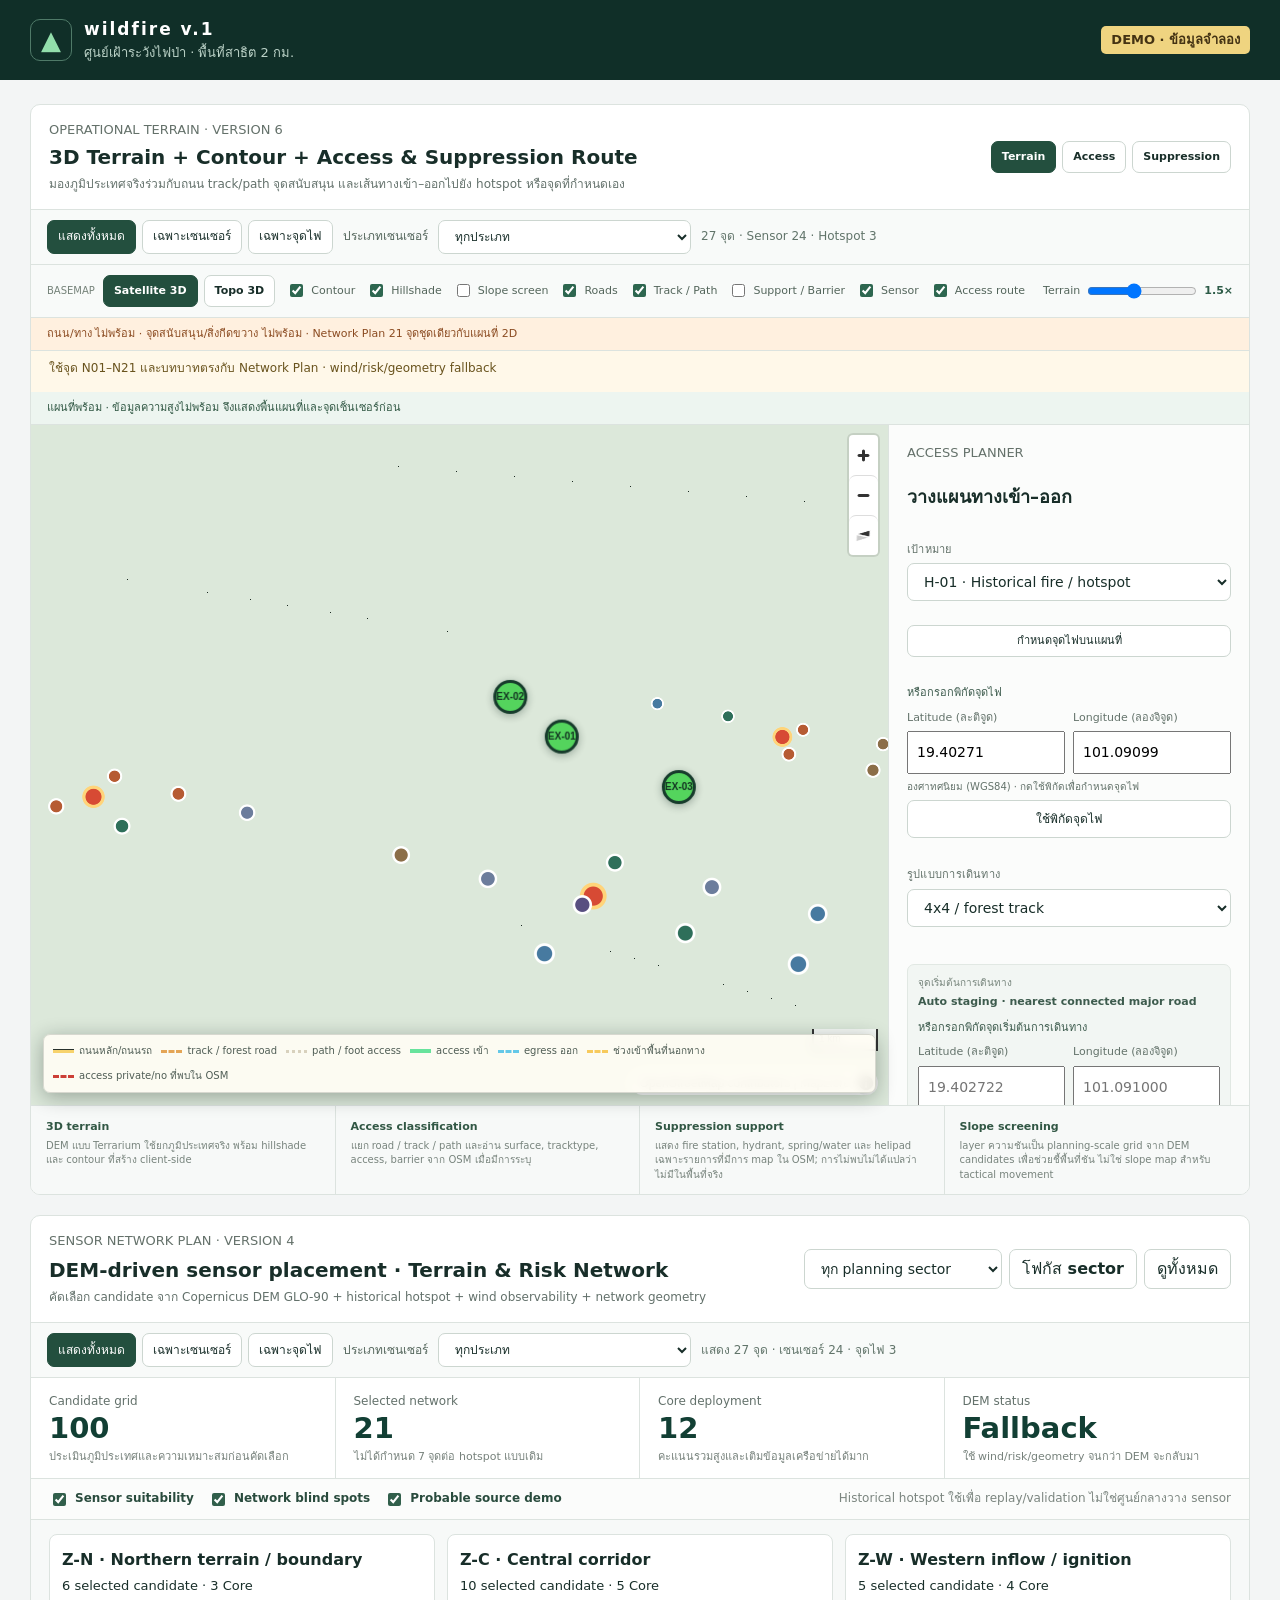
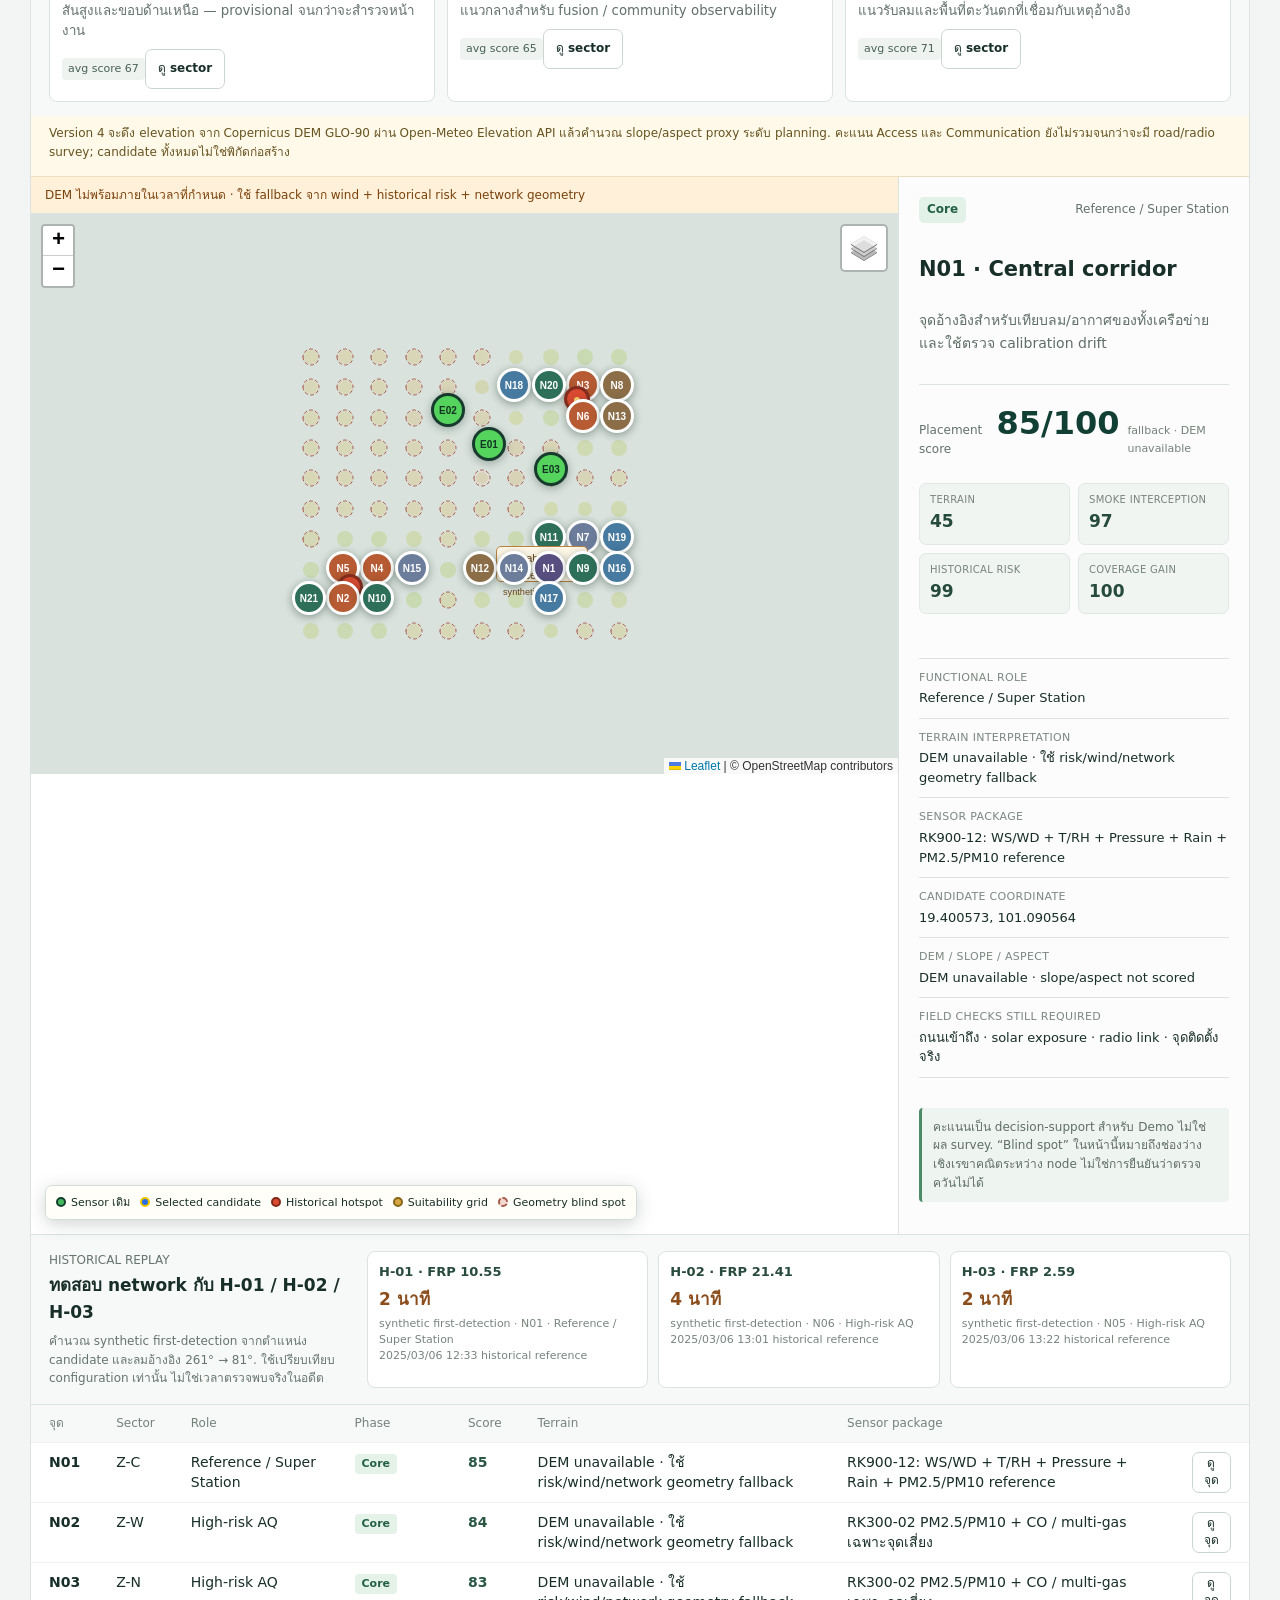
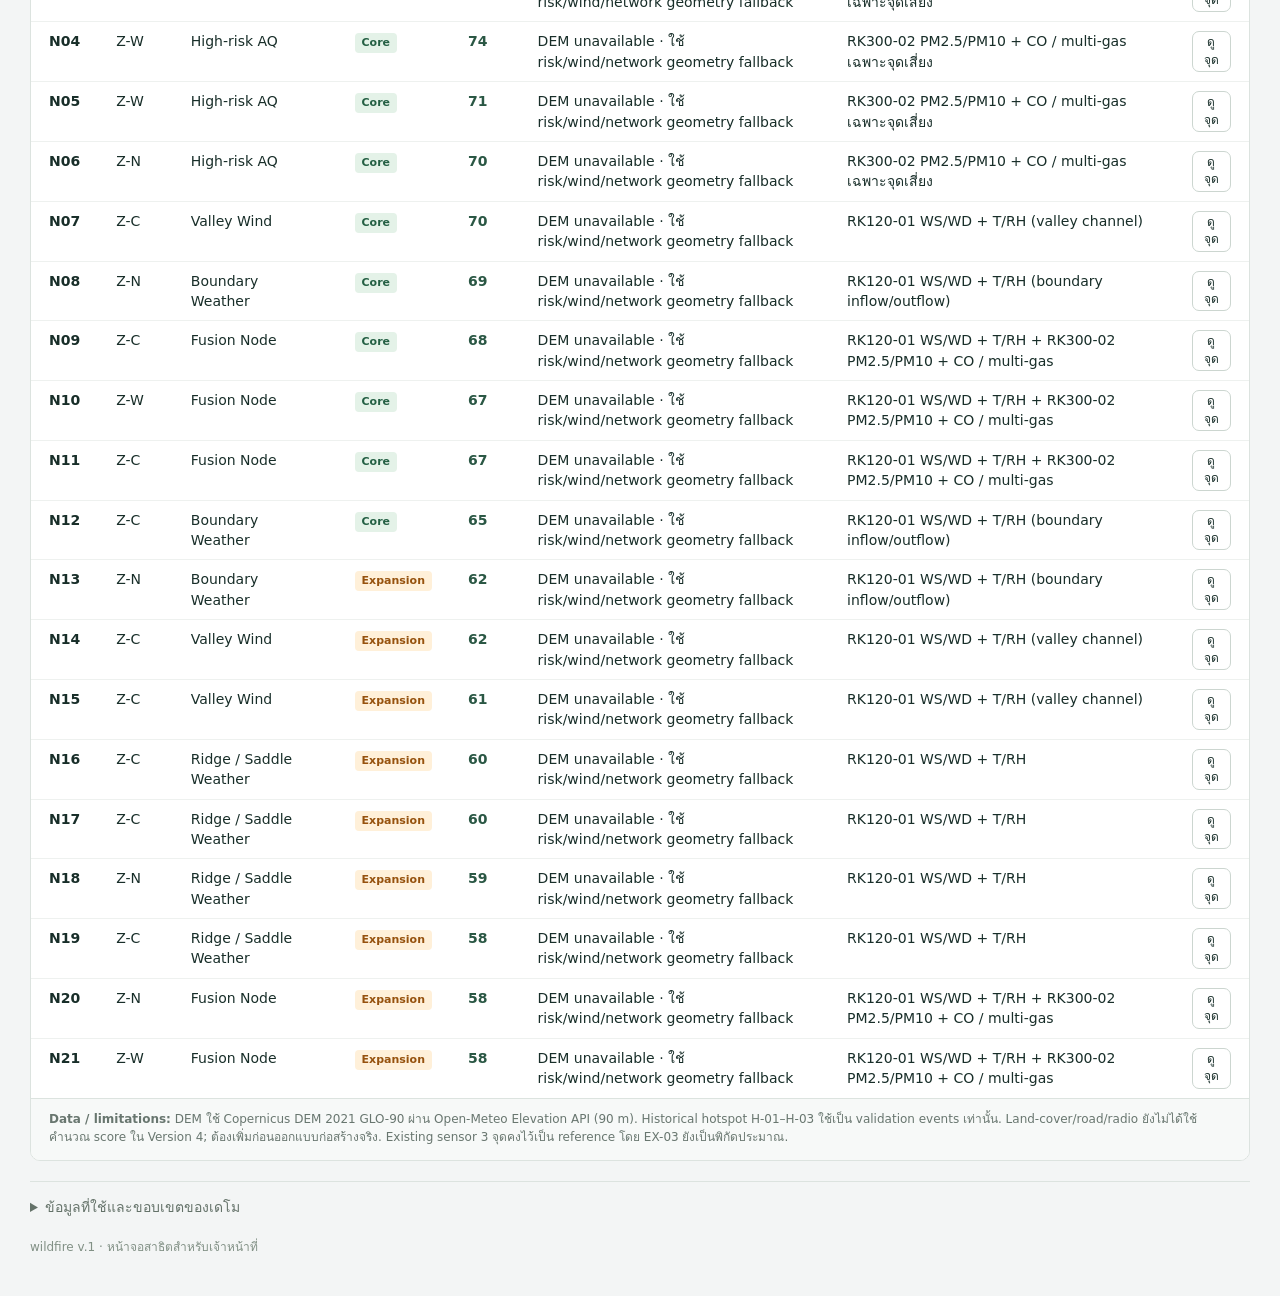
==== commit bc667c57: "Synchronize latest planned sensor sites and point filters across v1 maps" ====
--- a/wildfire-v1/index.html
+++ b/wildfire-v1/index.html
@@ -1,5 +1,5 @@
 <!doctype html>
-<html lang="th"><head><meta charset="utf-8"><meta name="viewport" content="width=device-width, initial-scale=1"><meta name="description" content="แผนที่ภูมิประเทศสามมิติ เส้นทางเข้าถึง และแผนเครือข่ายเซนเซอร์สำหรับเฝ้าระวังไฟป่า · ข้อมูลสำหรับวางแผน ไม่ใช่ข้อมูลเตือนภัยจริง"><title>wildfire v.1 | ศูนย์เฝ้าระวังไฟป่า</title><link rel="icon" type="image/svg+xml" href="data:image/svg+xml,%3Csvg xmlns='http://www.w3.org/2000/svg' viewBox='0 0 32 32'%3E%3Crect width='32' height='32' rx='7' fill='%230b493b'/%3E%3Cpath d='M16 5L5 23h22Z' fill='%238edf8f'/%3E%3Cpath d='M16 18v10' stroke='white' stroke-width='3'/%3E%3C/svg%3E"><link rel="stylesheet" href="../style.css?v=wildfire-v1"><link rel="stylesheet" href="../vendor/leaflet/leaflet.css" crossorigin=""><link rel="stylesheet" href="../vendor/maplibre/maplibre-gl.css?v=5.6.2"><link rel="stylesheet" href="presentation.css?v=wildfire-v1"></head>
+<html lang="th"><head><meta charset="utf-8"><meta name="viewport" content="width=device-width, initial-scale=1"><meta name="description" content="แผนที่ภูมิประเทศสามมิติ เส้นทางเข้าถึง และแผนเครือข่ายเซนเซอร์สำหรับเฝ้าระวังไฟป่า · ข้อมูลสำหรับวางแผน ไม่ใช่ข้อมูลเตือนภัยจริง"><title>wildfire v.1 | ศูนย์เฝ้าระวังไฟป่า</title><link rel="icon" type="image/svg+xml" href="data:image/svg+xml,%3Csvg xmlns='http://www.w3.org/2000/svg' viewBox='0 0 32 32'%3E%3Crect width='32' height='32' rx='7' fill='%230b493b'/%3E%3Cpath d='M16 5L5 23h22Z' fill='%238edf8f'/%3E%3Cpath d='M16 18v10' stroke='white' stroke-width='3'/%3E%3C/svg%3E"><link rel="stylesheet" href="../style.css?v=wildfire-v1"><link rel="stylesheet" href="../vendor/leaflet/leaflet.css" crossorigin=""><link rel="stylesheet" href="../vendor/maplibre/maplibre-gl.css?v=5.6.2"><link rel="stylesheet" href="presentation.css?v=shared-planned-sites"></head>
 <body><header class="topbar"><div class="brand"><span class="brandmark" aria-hidden="true">▲</span><div><b>wildfire v.1</b><span>ศูนย์เฝ้าระวังไฟป่า · พื้นที่สาธิต 2 กม.</span></div></div><div class="headright"><span class="demotag">DEMO · ข้อมูลจำลอง</span></div></header>
 <main>
 <section class="operational-3d" id="operational-3d">
@@ -16,6 +16,26 @@
     </div>
   </div>
 
+  <div class="point-filterbar" aria-label="เลือกกลุ่มจุดบนแผนที่ 3D">
+    <div class="point-view-buttons" role="group" aria-label="กลุ่มจุด">
+      <button type="button" data-point-view="all" class="active" aria-pressed="true">แสดงทั้งหมด</button>
+      <button type="button" data-point-view="sensors" aria-pressed="false">เฉพาะเซนเซอร์</button>
+      <button type="button" data-point-view="hotspots" aria-pressed="false">เฉพาะจุดไฟ</button>
+    </div>
+    <label for="op-sensor-type">ประเภทเซนเซอร์</label>
+    <select id="op-sensor-type" data-sensor-type>
+      <option value="all">ทุกประเภท</option>
+      <option value="EX">เซนเซอร์เดิม (สีเขียว)</option>
+      <option value="RS">สถานีอ้างอิง / Super Station</option>
+      <option value="FU">Fusion Node</option>
+      <option value="RW">Weather บนสันเขา / ช่องเขา</option>
+      <option value="VW">Valley Wind · ลมในหุบเขา</option>
+      <option value="BW">Boundary Weather · อากาศขอบพื้นที่</option>
+      <option value="AQ">AQ / Smoke · คุณภาพอากาศและควัน</option>
+    </select>
+    <span id="op-point-count" class="point-filter-count" data-point-count="3d" role="status" aria-live="polite">กำลังโหลดจุด…</span>
+  </div>
+
   <div class="op-toolbar">
     <div class="op-basemap">
       <span>Basemap</span>
@@ -28,7 +48,7 @@
     <label><input id="op-roads" type="checkbox" checked> Roads</label>
     <label><input id="op-tracks" type="checkbox" checked> Track / Path</label>
     <label><input id="op-support" type="checkbox"> Support / Barrier</label>
-    <label><input id="op-assets" type="checkbox" checked> Sensor / Gateway</label>
+    <label><input id="op-assets" type="checkbox" checked> Sensor</label>
     <label><input id="op-route-layer" type="checkbox" checked> Access route</label>
     <label class="op-exaggeration">Terrain <input id="op-exaggeration" type="range" min="1" max="2.2" step="0.1" value="1.5"><b id="op-exag-value">1.5×</b></label>
   </div>
@@ -147,6 +167,26 @@
     </div>
   </div>
 
+  <div class="point-filterbar" aria-label="เลือกกลุ่มจุดบนแผนที่ Network Plan">
+    <div class="point-view-buttons" role="group" aria-label="กลุ่มจุด">
+      <button type="button" data-point-view="all" class="active" aria-pressed="true">แสดงทั้งหมด</button>
+      <button type="button" data-point-view="sensors" aria-pressed="false">เฉพาะเซนเซอร์</button>
+      <button type="button" data-point-view="hotspots" aria-pressed="false">เฉพาะจุดไฟ</button>
+    </div>
+    <label for="plan-sensor-type">ประเภทเซนเซอร์</label>
+    <select id="plan-sensor-type" data-sensor-type>
+      <option value="all">ทุกประเภท</option>
+      <option value="EX">เซนเซอร์เดิม (สีเขียว)</option>
+      <option value="RS">สถานีอ้างอิง / Super Station</option>
+      <option value="FU">Fusion Node</option>
+      <option value="RW">Weather บนสันเขา / ช่องเขา</option>
+      <option value="VW">Valley Wind · ลมในหุบเขา</option>
+      <option value="BW">Boundary Weather · อากาศขอบพื้นที่</option>
+      <option value="AQ">AQ / Smoke · คุณภาพอากาศและควัน</option>
+    </select>
+    <span id="plan-point-count" class="point-filter-count" data-point-count="2d" role="status" aria-live="polite">กำลังโหลดจุด…</span>
+  </div>
+
   <div class="plan-metrics" aria-label="สรุปเครือข่ายเซนเซอร์">
     <div><span>Candidate grid</span><strong id="plan-candidate-count">100</strong><small>ประเมินภูมิประเทศและความเหมาะสมก่อนคัดเลือก</small></div>
     <div><span>Selected network</span><strong id="plan-selected-count">21</strong><small>ไม่ได้กำหนด 7 จุดต่อ hotspot แบบเดิม</small></div>
@@ -233,10 +273,10 @@
 <details class="method"><summary>ข้อมูลที่ใช้และขอบเขตของเดโม</summary><p>เดโม playback เดิมใช้ Copernicus GLO-30, ESA WorldCover 2021 และ OpenStreetMap ตำแหน่ง Weather 100 และ AQ 100 เป็นจุดเสนอสำหรับเดโม ค่าควัน สถานะการสื่อสาร และลำดับเหตุการณ์สังเคราะห์ทั้งหมด ไม่ได้เชื่อมอุปกรณ์จริง</p><p>Sensor Network Plan ใช้ DEM-driven candidate selection ส่วน Version 6 เพิ่ม 3D terrain, contour, road/track/path, mapped barrier/support point และ Access/Egress routing. ทุกพิกัดและ route ยังเป็น planning support ไม่ใช่ construction coordinate หรือ tactical fire-suppression instruction</p><p>ลม 2.18 m/s จาก 261° มาจาก ERA5 วันที่ 15 มี.ค. 2025 เวลา 14:00 น. เป็นข้อมูลระดับภูมิภาคที่นำมาใช้คงที่ในฉากนี้ ไม่ใช่ลมปัจจุบันหรือการวัดครบ 100 สถานี กติกาควันผิดปกติ: ΔPM2.5 &gt;25 µg/m³ และ ΔCO &gt;0.2 ppm เทียบฐานสมมติ 15 µg/m³ / 0.15 ppm ไม่ใช่เกณฑ์สุขภาพหรือเกณฑ์ปฏิบัติการที่สอบเทียบแล้ว</p><p>โซนสีส้มเป็นกรอบห้อมกลุ่ม AQ ที่ผิดปกติ ไม่ใช่การย้อนคำนวณจุดต้นเพลิง แนวไฟลาม 15/30/60 นาทีเป็นแบบจำลองอย่างง่ายที่ยังไม่สอบเทียบ จึงไม่แสดงเวลาปลอดภัย เส้นทางเข้าดับไฟ หรือค่าความรุนแรงของไฟ</p><p>ข้อมูลเก่าหรือขาดการติดต่อแสดงเป็นสีเทาและไม่นับเป็นหลักฐานยืนยันควัน ต้องแยก “ไม่มีสัญญาณผิดปกติ” ออกจาก “ไม่มีข้อมูล” การรับทราบอยู่เฉพาะหน้านี้และรีเซ็ตเมื่อเปลี่ยนฉาก ยังไม่มีบันทึกเหตุส่วนกลางหรือการแจ้งเตือนจริง</p><p>FIRMS snapshot เดิม 16–23 ก.ย. 2026 ไม่มีจุดในรัศมี 25 กม. จึงไม่นำมาปนกับฉากย้อนหลังนี้ แผนเชื่อมข้อมูลจริง: sensor → LoRaWAN/cellular → MQTT/API → ตรวจคุณภาพและอายุข้อมูล → dashboard ผ่าน SSE/WebSocket โดยต้องเพิ่มบริการรับข้อมูลก่อน</p><p>© OpenStreetMap contributors · © ESA WorldCover project 2021 / Contains modified Copernicus Sentinel data (2021) processed by ESA WorldCover consortium · Copernicus DEM · Open-Meteo / ERA5</p><a href="https://registry.opendata.aws/copernicus-dem/">Copernicus DEM</a> · <a href="https://esa-worldcover.org/en/data-access">WorldCover</a> · <a href="https://www.openstreetmap.org/copyright">OSM</a> · <a href="https://open-meteo.com/en/docs/historical-weather-api">ERA5 / Open-Meteo</a></details>
 <footer><span>wildfire v.1 · หน้าจอสาธิตสำหรับเจ้าหน้าที่</span></footer></main>
 <script src="../vendor/leaflet/leaflet.js" crossorigin=""></script>
-<script src="network-plan.js?v=wildfire-v1"></script>
-<script src="sites-reference.js?v=wildfire-v1"></script>
-<script src="presentation-data.js?v=wildfire-v1"></script>
+<script src="point-filters.js?v=shared-planned-sites"></script>
+<script src="network-plan.js?v=shared-planned-sites"></script>
+<script src="presentation-data.js?v=shared-planned-sites"></script>
 <script src="../vendor/maplibre/maplibre-gl.js?v=5.6.2"></script>
 <script src="../vendor/contour/index.min.js?v=0.1.0"></script>
-<script src="terrain3d.js?v=wildfire-v1"></script>
+<script src="terrain3d.js?v=shared-planned-sites"></script>
 </body></html>
--- a/wildfire-v1/presentation.css
+++ b/wildfire-v1/presentation.css
@@ -11,3 +11,10 @@
 .op-coordinate-form button{width:100%;min-height:38px;font-size:12px}
 .op-coordinate-error{margin:6px 0;color:#a83227;font-size:12px;line-height:1.45}
 @media(min-width:851px){.op-map-card{align-self:start}.op-command{max-height:680px;overflow-y:auto}}
+.point-filterbar{display:flex;align-items:center;gap:10px;flex-wrap:wrap;padding:10px 16px;border-bottom:1px solid var(--line);background:#f8faf9;color:#53655b;font-size:12px}
+.point-view-buttons{display:flex;gap:6px;flex-wrap:wrap}
+.point-view-buttons button{min-height:34px;padding:5px 10px;font-size:12px}
+.point-view-buttons button.active{background:#234f3e;color:#fff;border-color:#234f3e}
+.point-filterbar select{min-height:34px;font-size:12px;max-width:100%}
+.point-filter-count{color:#61746a;font-size:12px;font-variant-numeric:tabular-nums}
+@media(max-width:550px){.point-view-buttons{width:100%}.point-view-buttons button{flex:1;padding:5px 7px}.point-filterbar select{flex:1;min-width:0}}
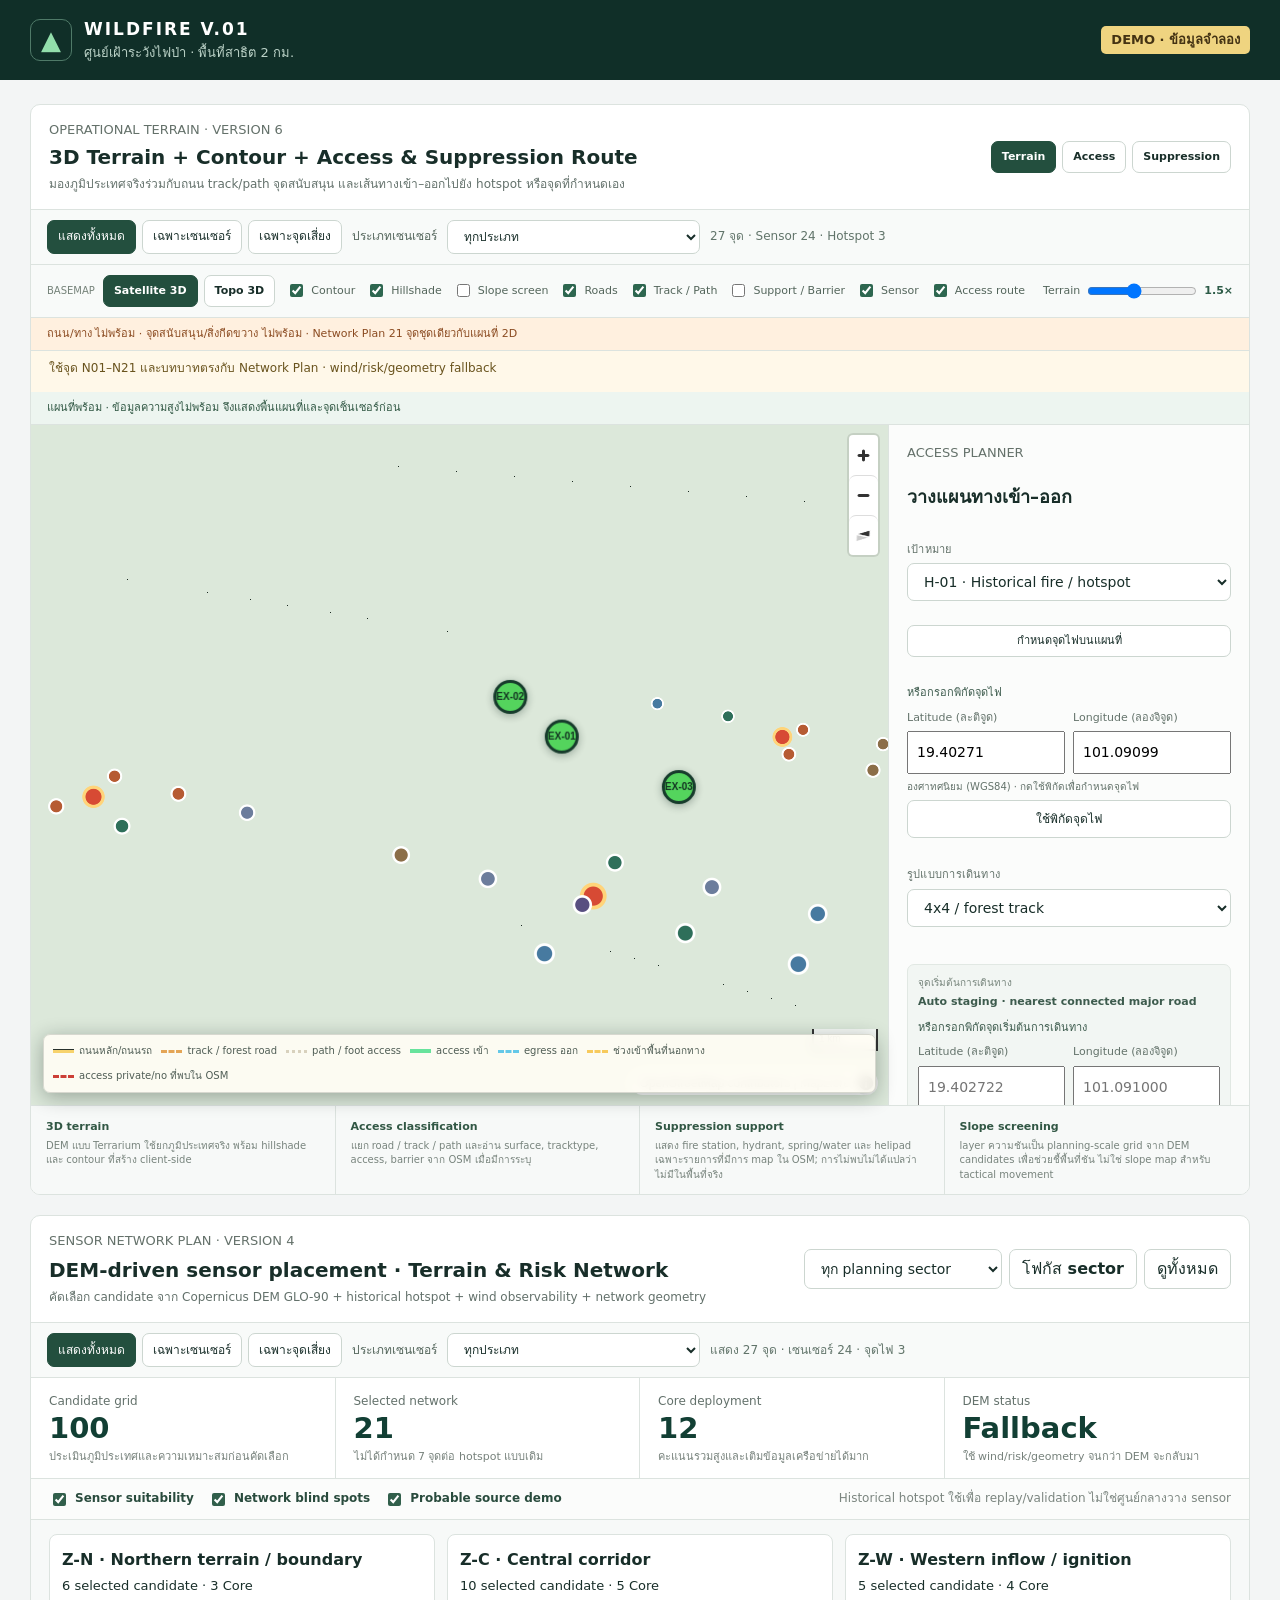
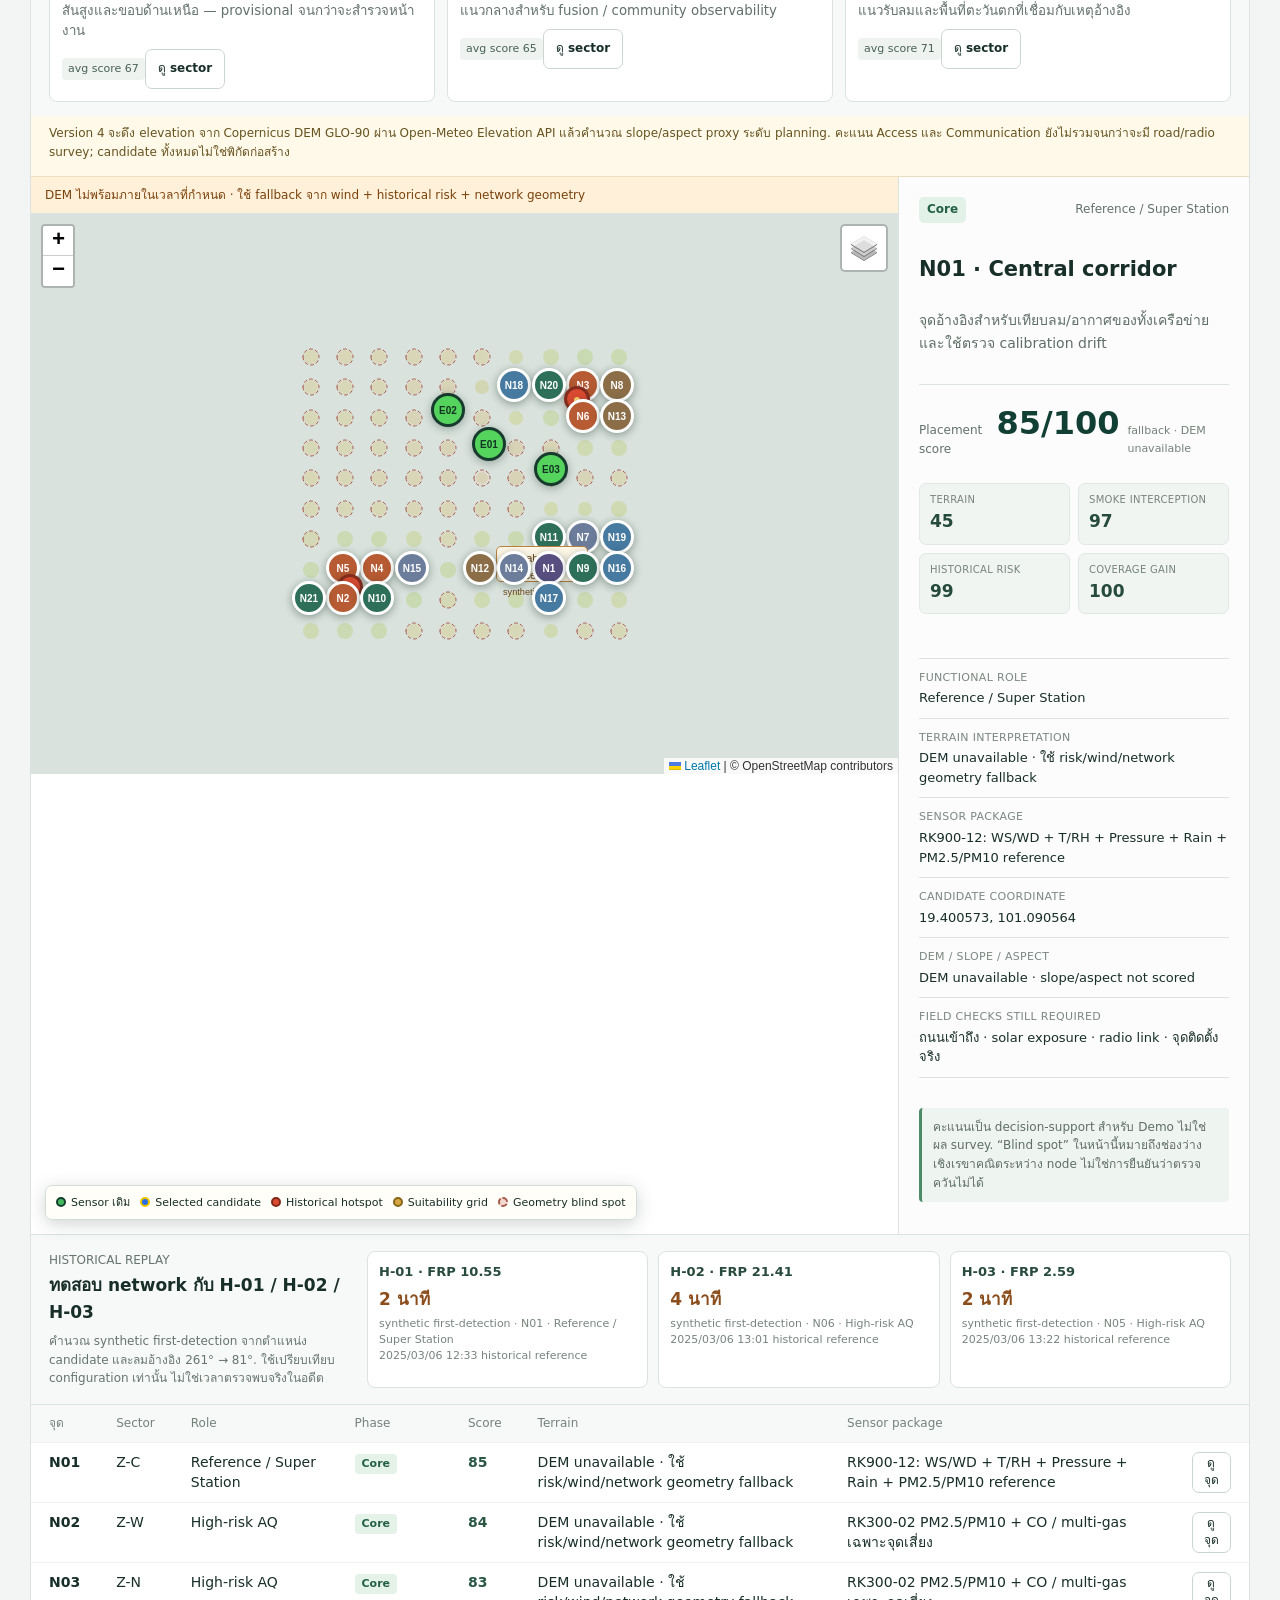
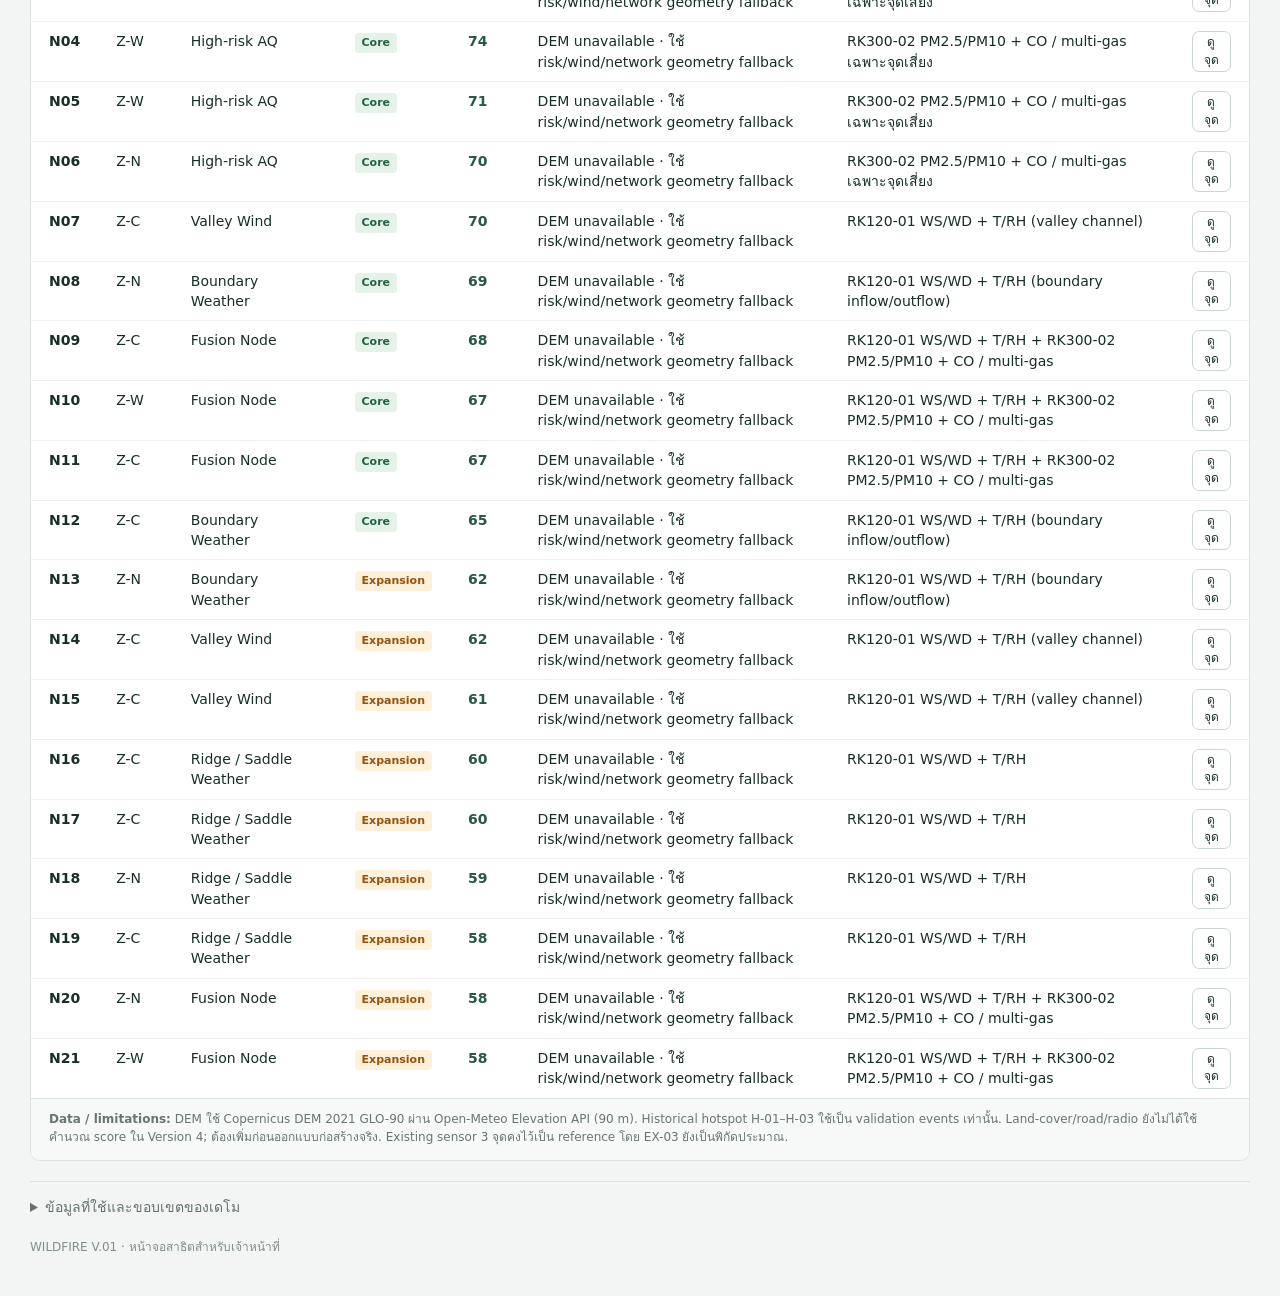
==== commit 03a76f3c: "Refine wildfire v1 presentation labels" ====
--- a/wildfire-v1/index.html
+++ b/wildfire-v1/index.html
@@ -1,6 +1,6 @@
 <!doctype html>
-<html lang="th"><head><meta charset="utf-8"><meta name="viewport" content="width=device-width, initial-scale=1"><meta name="description" content="แผนที่ภูมิประเทศสามมิติ เส้นทางเข้าถึง และแผนเครือข่ายเซนเซอร์สำหรับเฝ้าระวังไฟป่า · ข้อมูลสำหรับวางแผน ไม่ใช่ข้อมูลเตือนภัยจริง"><title>wildfire v.1 | ศูนย์เฝ้าระวังไฟป่า</title><link rel="icon" type="image/svg+xml" href="data:image/svg+xml,%3Csvg xmlns='http://www.w3.org/2000/svg' viewBox='0 0 32 32'%3E%3Crect width='32' height='32' rx='7' fill='%230b493b'/%3E%3Cpath d='M16 5L5 23h22Z' fill='%238edf8f'/%3E%3Cpath d='M16 18v10' stroke='white' stroke-width='3'/%3E%3C/svg%3E"><link rel="stylesheet" href="../style.css?v=wildfire-v1"><link rel="stylesheet" href="../vendor/leaflet/leaflet.css" crossorigin=""><link rel="stylesheet" href="../vendor/maplibre/maplibre-gl.css?v=5.6.2"><link rel="stylesheet" href="presentation.css?v=shared-planned-sites"></head>
-<body><header class="topbar"><div class="brand"><span class="brandmark" aria-hidden="true">▲</span><div><b>wildfire v.1</b><span>ศูนย์เฝ้าระวังไฟป่า · พื้นที่สาธิต 2 กม.</span></div></div><div class="headright"><span class="demotag">DEMO · ข้อมูลจำลอง</span></div></header>
+<html lang="th"><head><meta charset="utf-8"><meta name="viewport" content="width=device-width, initial-scale=1"><meta name="description" content="แผนที่ภูมิประเทศสามมิติ เส้นทางเข้าถึง และแผนเครือข่ายเซนเซอร์สำหรับเฝ้าระวังไฟป่า · ข้อมูลสำหรับวางแผน ไม่ใช่ข้อมูลเตือนภัยจริง"><title>WILDFIRE V.01 | ศูนย์เฝ้าระวังไฟป่า</title><link rel="icon" type="image/svg+xml" href="data:image/svg+xml,%3Csvg xmlns='http://www.w3.org/2000/svg' viewBox='0 0 32 32'%3E%3Crect width='32' height='32' rx='7' fill='%230b493b'/%3E%3Cpath d='M16 5L5 23h22Z' fill='%238edf8f'/%3E%3Cpath d='M16 18v10' stroke='white' stroke-width='3'/%3E%3C/svg%3E"><link rel="stylesheet" href="../style.css?v=wildfire-v1"><link rel="stylesheet" href="../vendor/leaflet/leaflet.css" crossorigin=""><link rel="stylesheet" href="../vendor/maplibre/maplibre-gl.css?v=5.6.2"><link rel="stylesheet" href="presentation.css?v=shared-planned-sites"></head>
+<body><header class="topbar"><div class="brand"><span class="brandmark" aria-hidden="true">▲</span><div><b>WILDFIRE V.01</b><span>ศูนย์เฝ้าระวังไฟป่า · พื้นที่สาธิต 2 กม.</span></div></div><div class="headright"><span class="demotag">DEMO · ข้อมูลจำลอง</span></div></header>
 <main>
 <section class="operational-3d" id="operational-3d">
   <div class="panelhead op-head">
@@ -20,12 +20,12 @@
     <div class="point-view-buttons" role="group" aria-label="กลุ่มจุด">
       <button type="button" data-point-view="all" class="active" aria-pressed="true">แสดงทั้งหมด</button>
       <button type="button" data-point-view="sensors" aria-pressed="false">เฉพาะเซนเซอร์</button>
-      <button type="button" data-point-view="hotspots" aria-pressed="false">เฉพาะจุดไฟ</button>
+      <button type="button" data-point-view="hotspots" aria-pressed="false">เฉพาะจุดเสี่ยง</button>
     </div>
     <label for="op-sensor-type">ประเภทเซนเซอร์</label>
     <select id="op-sensor-type" data-sensor-type>
       <option value="all">ทุกประเภท</option>
-      <option value="EX">เซนเซอร์เดิม (สีเขียว)</option>
+      <option value="EX">Existing Sensors · สีเขียว</option>
       <option value="RS">สถานีอ้างอิง / Super Station</option>
       <option value="FU">Fusion Node</option>
       <option value="RW">Weather บนสันเขา / ช่องเขา</option>
@@ -171,12 +171,12 @@
     <div class="point-view-buttons" role="group" aria-label="กลุ่มจุด">
       <button type="button" data-point-view="all" class="active" aria-pressed="true">แสดงทั้งหมด</button>
       <button type="button" data-point-view="sensors" aria-pressed="false">เฉพาะเซนเซอร์</button>
-      <button type="button" data-point-view="hotspots" aria-pressed="false">เฉพาะจุดไฟ</button>
+      <button type="button" data-point-view="hotspots" aria-pressed="false">เฉพาะจุดเสี่ยง</button>
     </div>
     <label for="plan-sensor-type">ประเภทเซนเซอร์</label>
     <select id="plan-sensor-type" data-sensor-type>
       <option value="all">ทุกประเภท</option>
-      <option value="EX">เซนเซอร์เดิม (สีเขียว)</option>
+      <option value="EX">Existing Sensors · สีเขียว</option>
       <option value="RS">สถานีอ้างอิง / Super Station</option>
       <option value="FU">Fusion Node</option>
       <option value="RW">Weather บนสันเขา / ช่องเขา</option>
@@ -271,7 +271,7 @@
 
 
 <details class="method"><summary>ข้อมูลที่ใช้และขอบเขตของเดโม</summary><p>เดโม playback เดิมใช้ Copernicus GLO-30, ESA WorldCover 2021 และ OpenStreetMap ตำแหน่ง Weather 100 และ AQ 100 เป็นจุดเสนอสำหรับเดโม ค่าควัน สถานะการสื่อสาร และลำดับเหตุการณ์สังเคราะห์ทั้งหมด ไม่ได้เชื่อมอุปกรณ์จริง</p><p>Sensor Network Plan ใช้ DEM-driven candidate selection ส่วน Version 6 เพิ่ม 3D terrain, contour, road/track/path, mapped barrier/support point และ Access/Egress routing. ทุกพิกัดและ route ยังเป็น planning support ไม่ใช่ construction coordinate หรือ tactical fire-suppression instruction</p><p>ลม 2.18 m/s จาก 261° มาจาก ERA5 วันที่ 15 มี.ค. 2025 เวลา 14:00 น. เป็นข้อมูลระดับภูมิภาคที่นำมาใช้คงที่ในฉากนี้ ไม่ใช่ลมปัจจุบันหรือการวัดครบ 100 สถานี กติกาควันผิดปกติ: ΔPM2.5 &gt;25 µg/m³ และ ΔCO &gt;0.2 ppm เทียบฐานสมมติ 15 µg/m³ / 0.15 ppm ไม่ใช่เกณฑ์สุขภาพหรือเกณฑ์ปฏิบัติการที่สอบเทียบแล้ว</p><p>โซนสีส้มเป็นกรอบห้อมกลุ่ม AQ ที่ผิดปกติ ไม่ใช่การย้อนคำนวณจุดต้นเพลิง แนวไฟลาม 15/30/60 นาทีเป็นแบบจำลองอย่างง่ายที่ยังไม่สอบเทียบ จึงไม่แสดงเวลาปลอดภัย เส้นทางเข้าดับไฟ หรือค่าความรุนแรงของไฟ</p><p>ข้อมูลเก่าหรือขาดการติดต่อแสดงเป็นสีเทาและไม่นับเป็นหลักฐานยืนยันควัน ต้องแยก “ไม่มีสัญญาณผิดปกติ” ออกจาก “ไม่มีข้อมูล” การรับทราบอยู่เฉพาะหน้านี้และรีเซ็ตเมื่อเปลี่ยนฉาก ยังไม่มีบันทึกเหตุส่วนกลางหรือการแจ้งเตือนจริง</p><p>FIRMS snapshot เดิม 16–23 ก.ย. 2026 ไม่มีจุดในรัศมี 25 กม. จึงไม่นำมาปนกับฉากย้อนหลังนี้ แผนเชื่อมข้อมูลจริง: sensor → LoRaWAN/cellular → MQTT/API → ตรวจคุณภาพและอายุข้อมูล → dashboard ผ่าน SSE/WebSocket โดยต้องเพิ่มบริการรับข้อมูลก่อน</p><p>© OpenStreetMap contributors · © ESA WorldCover project 2021 / Contains modified Copernicus Sentinel data (2021) processed by ESA WorldCover consortium · Copernicus DEM · Open-Meteo / ERA5</p><a href="https://registry.opendata.aws/copernicus-dem/">Copernicus DEM</a> · <a href="https://esa-worldcover.org/en/data-access">WorldCover</a> · <a href="https://www.openstreetmap.org/copyright">OSM</a> · <a href="https://open-meteo.com/en/docs/historical-weather-api">ERA5 / Open-Meteo</a></details>
-<footer><span>wildfire v.1 · หน้าจอสาธิตสำหรับเจ้าหน้าที่</span></footer></main>
+<footer><span>WILDFIRE V.01 · หน้าจอสาธิตสำหรับเจ้าหน้าที่</span></footer></main>
 <script src="../vendor/leaflet/leaflet.js" crossorigin=""></script>
 <script src="point-filters.js?v=shared-planned-sites"></script>
 <script src="network-plan.js?v=shared-planned-sites"></script>
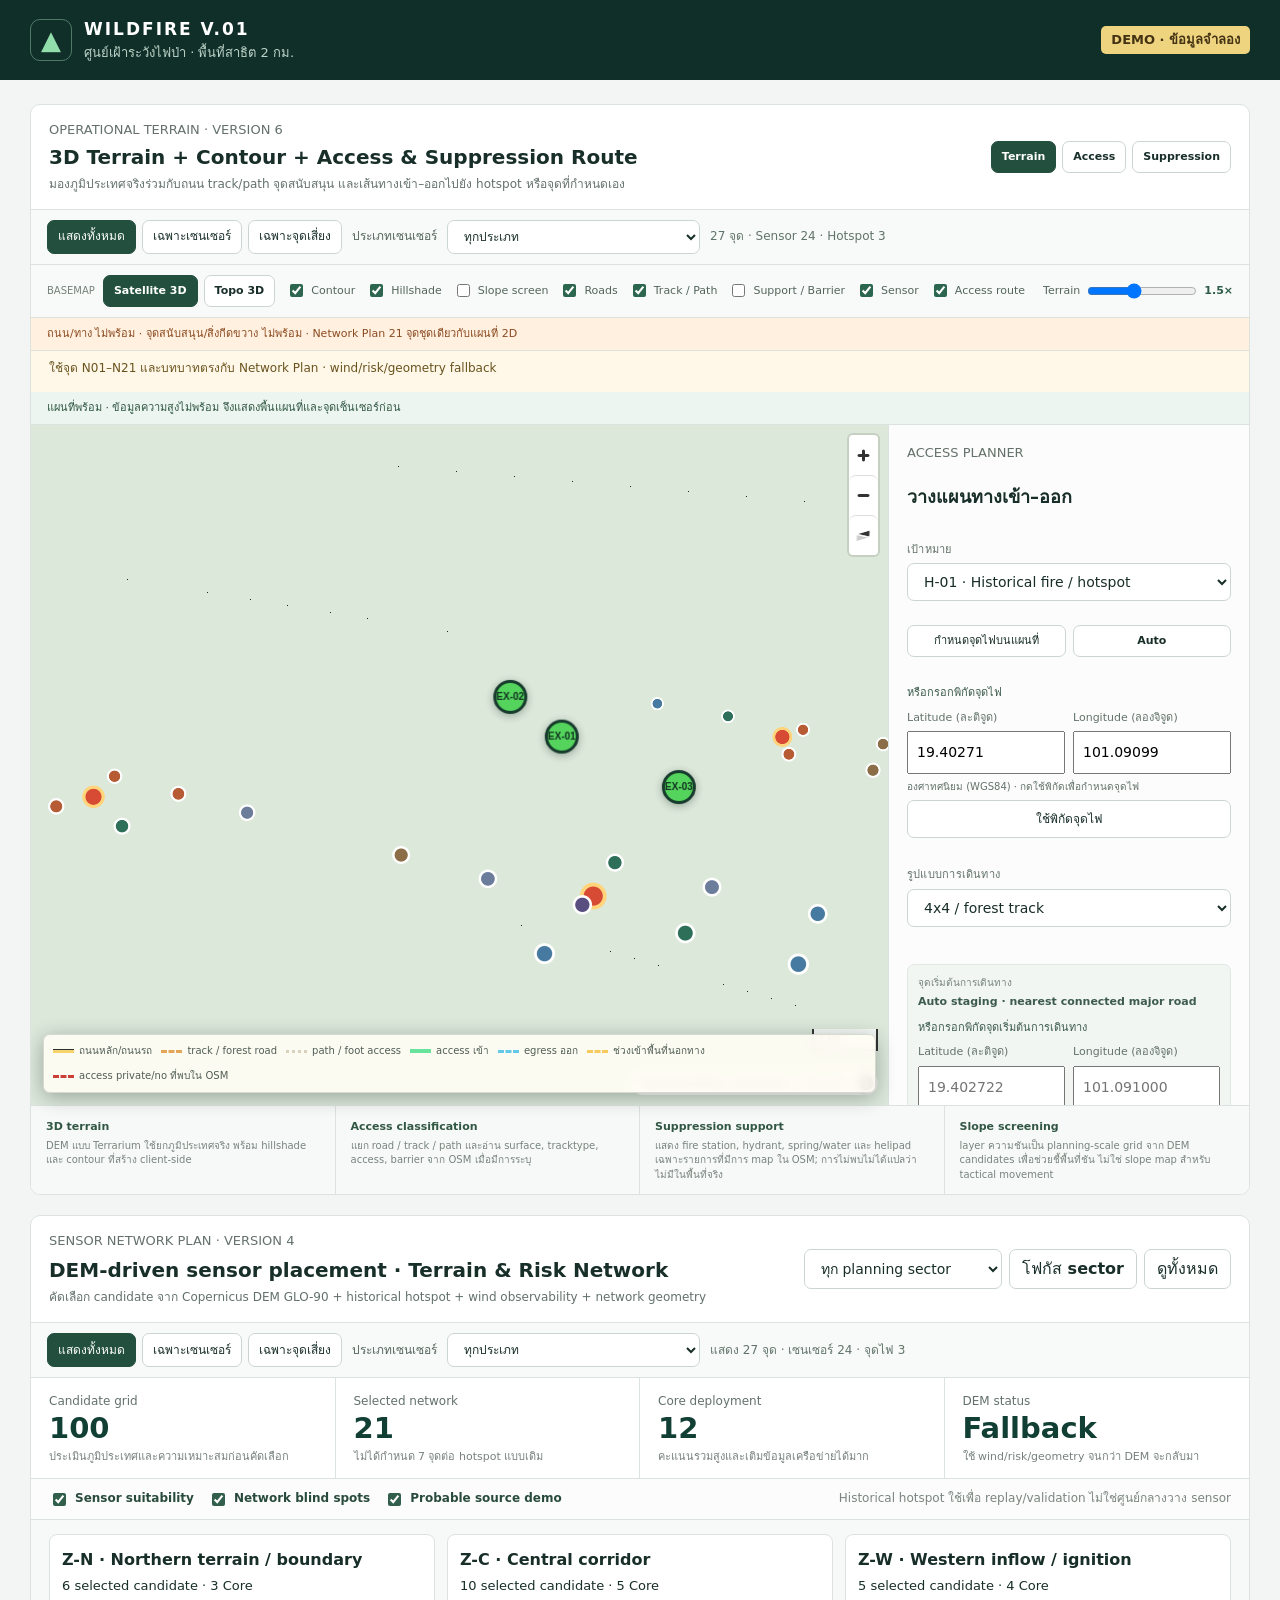
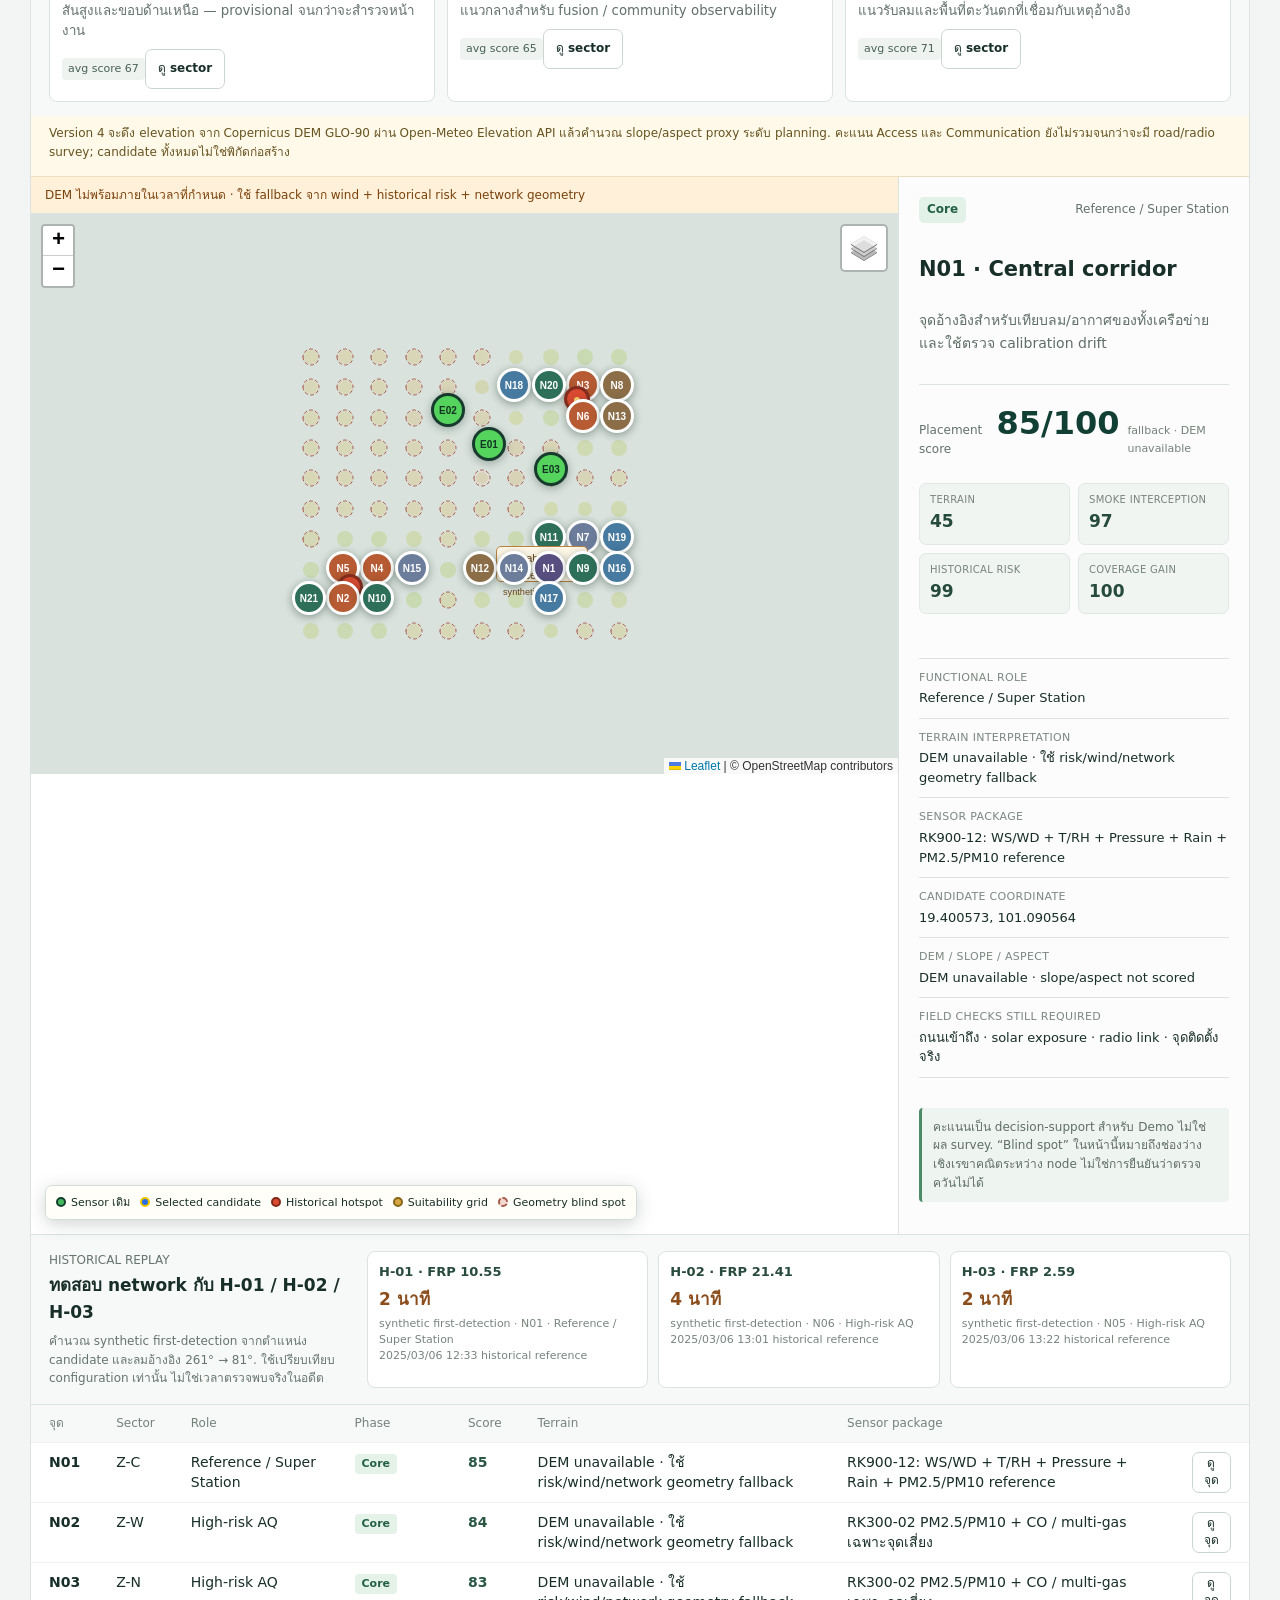
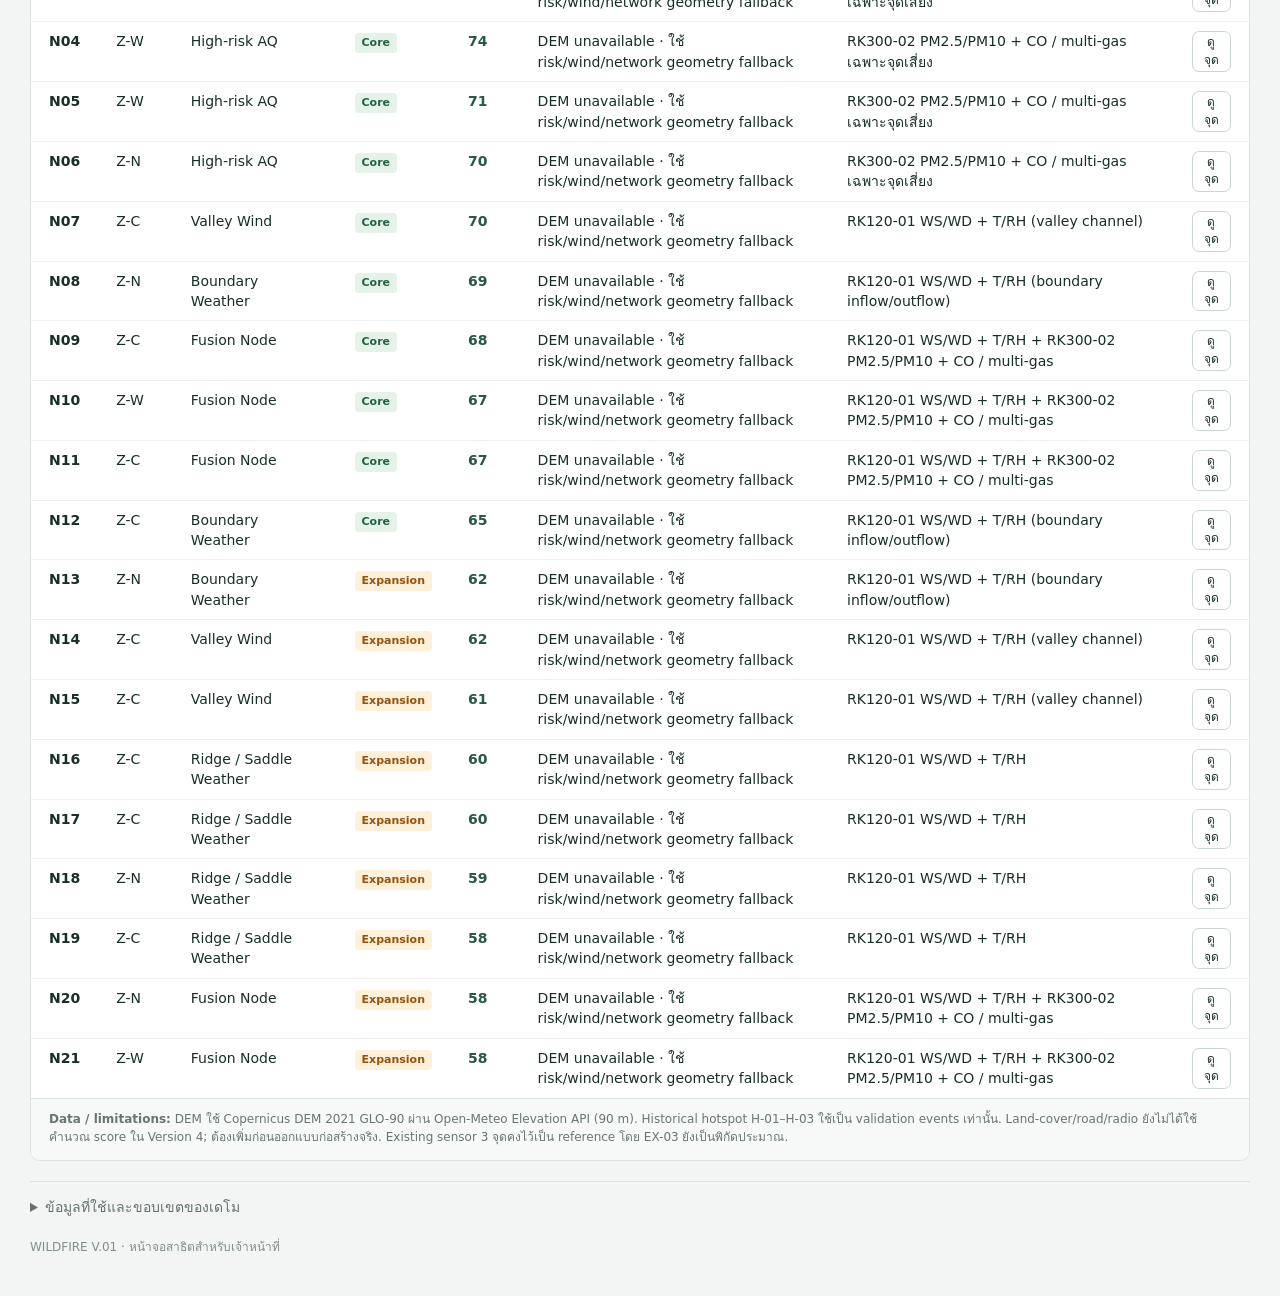
==== commit 3730070f: "Add Auto random fire target to wildfire v1" ====
--- a/wildfire-v1/index.html
+++ b/wildfire-v1/index.html
@@ -78,6 +78,7 @@
       </label>
       <div class="op-inline-actions">
         <button id="op-pick-target" type="button">กำหนดจุดไฟบนแผนที่</button>
+        <button id="op-auto-target" type="button" title="สุ่มพิกัดจุดไฟในพื้นที่วางแผน" aria-label="สุ่มพิกัดจุดไฟอัตโนมัติ">Auto</button>
       </div>
       <form id="op-target-coordinates" class="op-coordinate-form" novalidate>
         <fieldset>
@@ -278,5 +279,5 @@
 <script src="presentation-data.js?v=shared-planned-sites"></script>
 <script src="../vendor/maplibre/maplibre-gl.js?v=5.6.2"></script>
 <script src="../vendor/contour/index.min.js?v=0.1.0"></script>
-<script src="terrain3d.js?v=shared-planned-sites"></script>
+<script src="terrain3d.js?v=auto-fire-target"></script>
 </body></html>
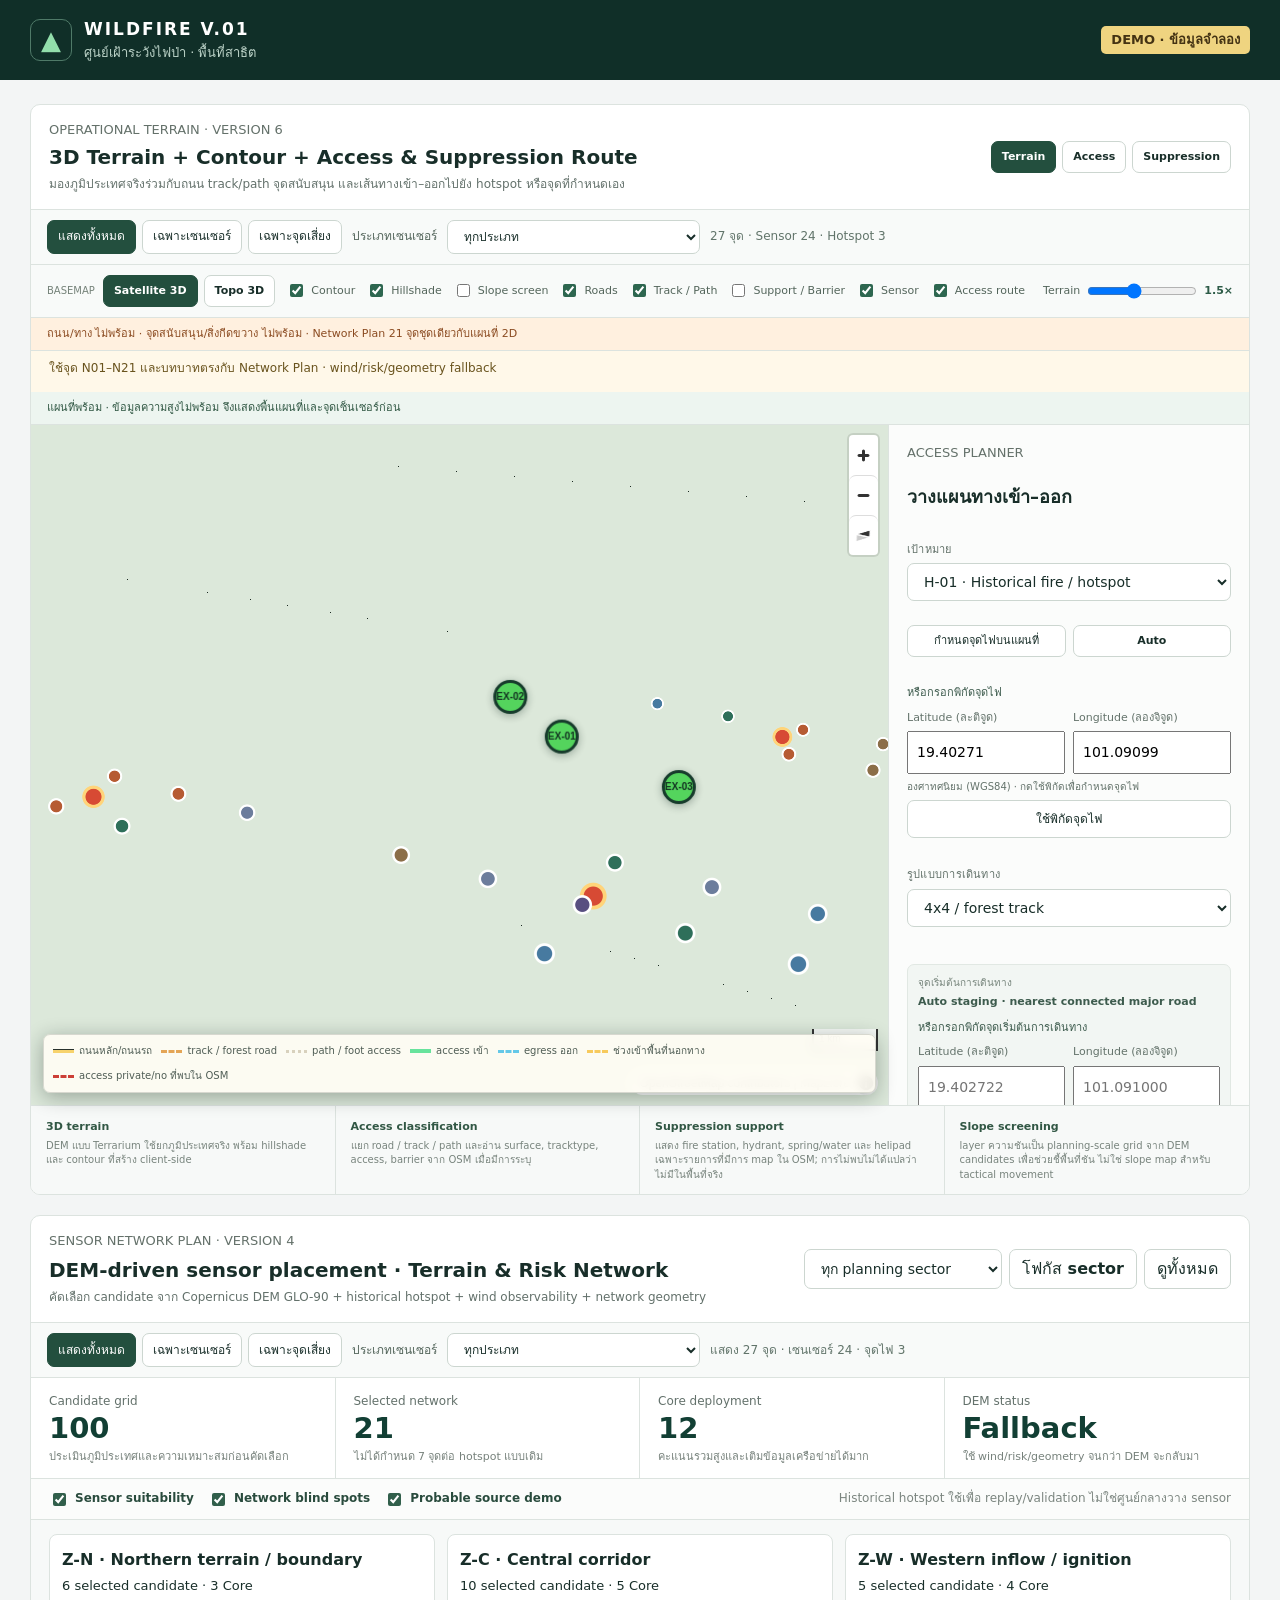
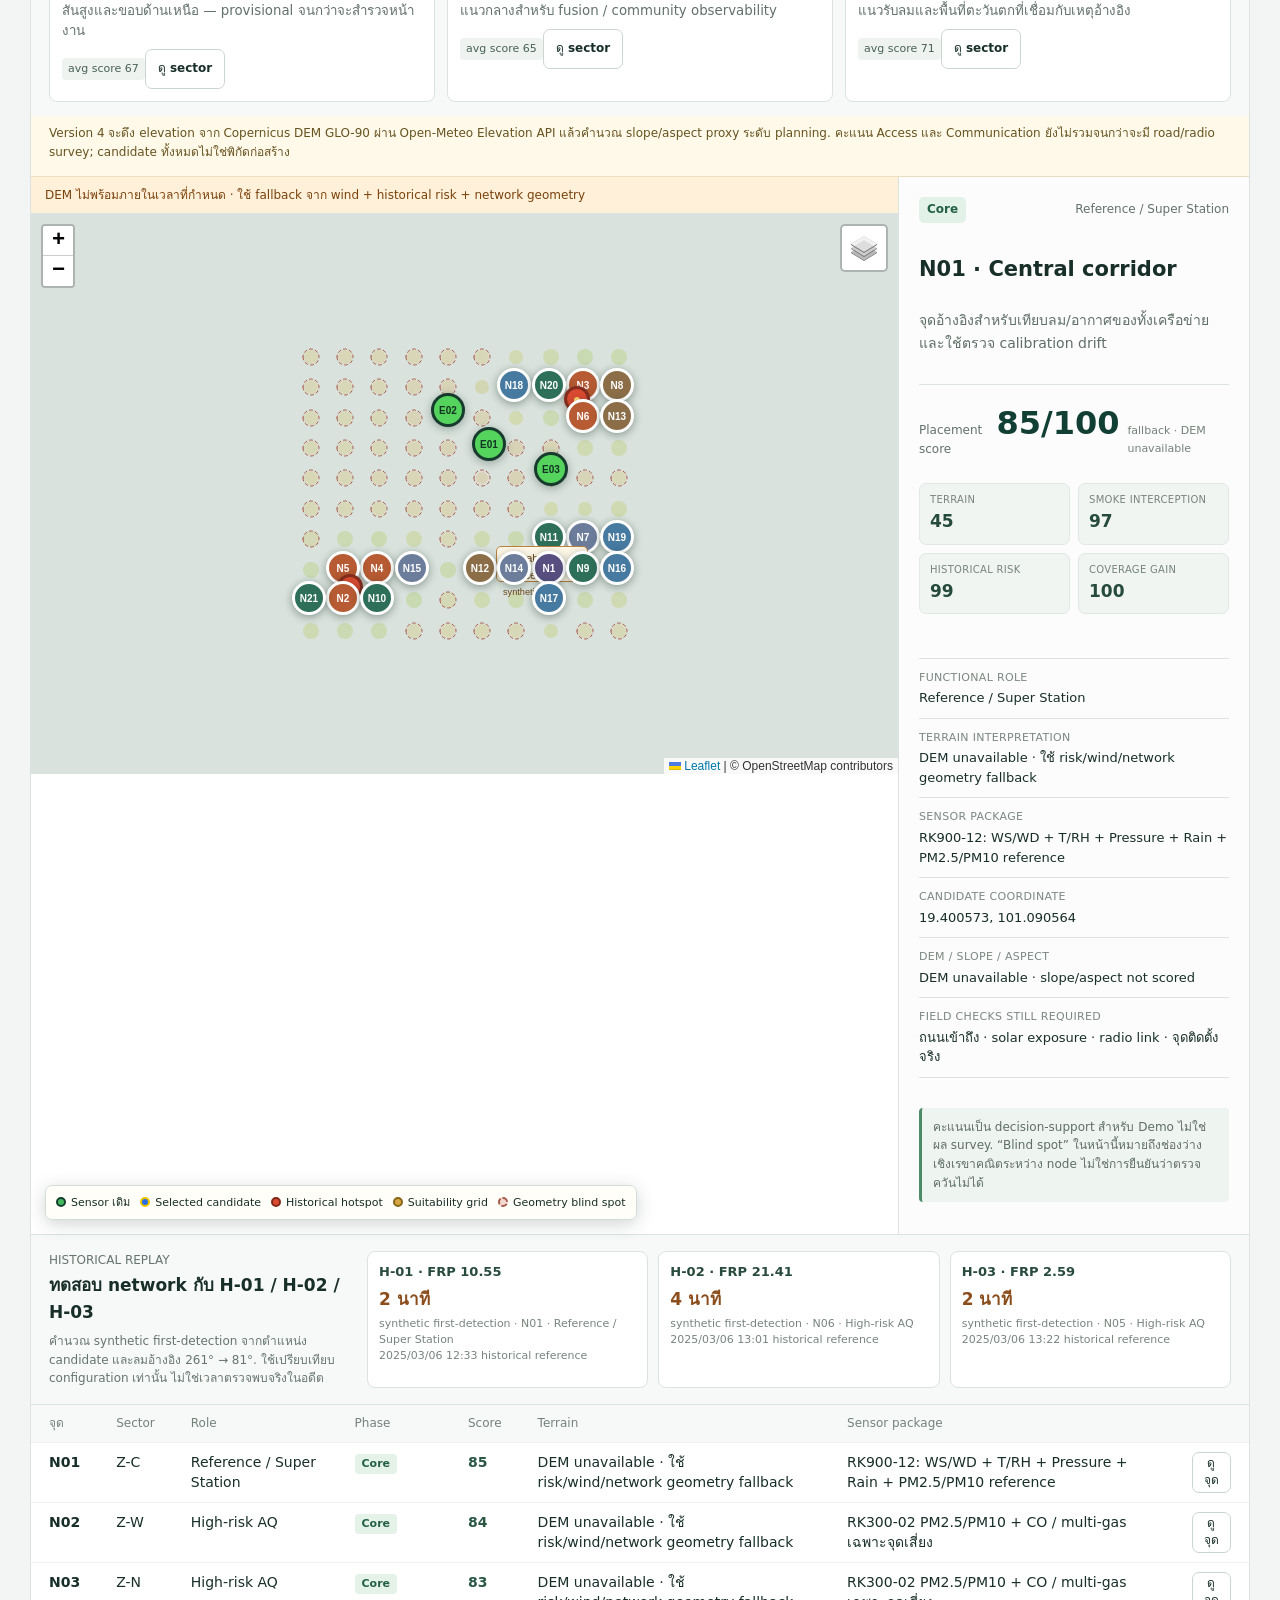
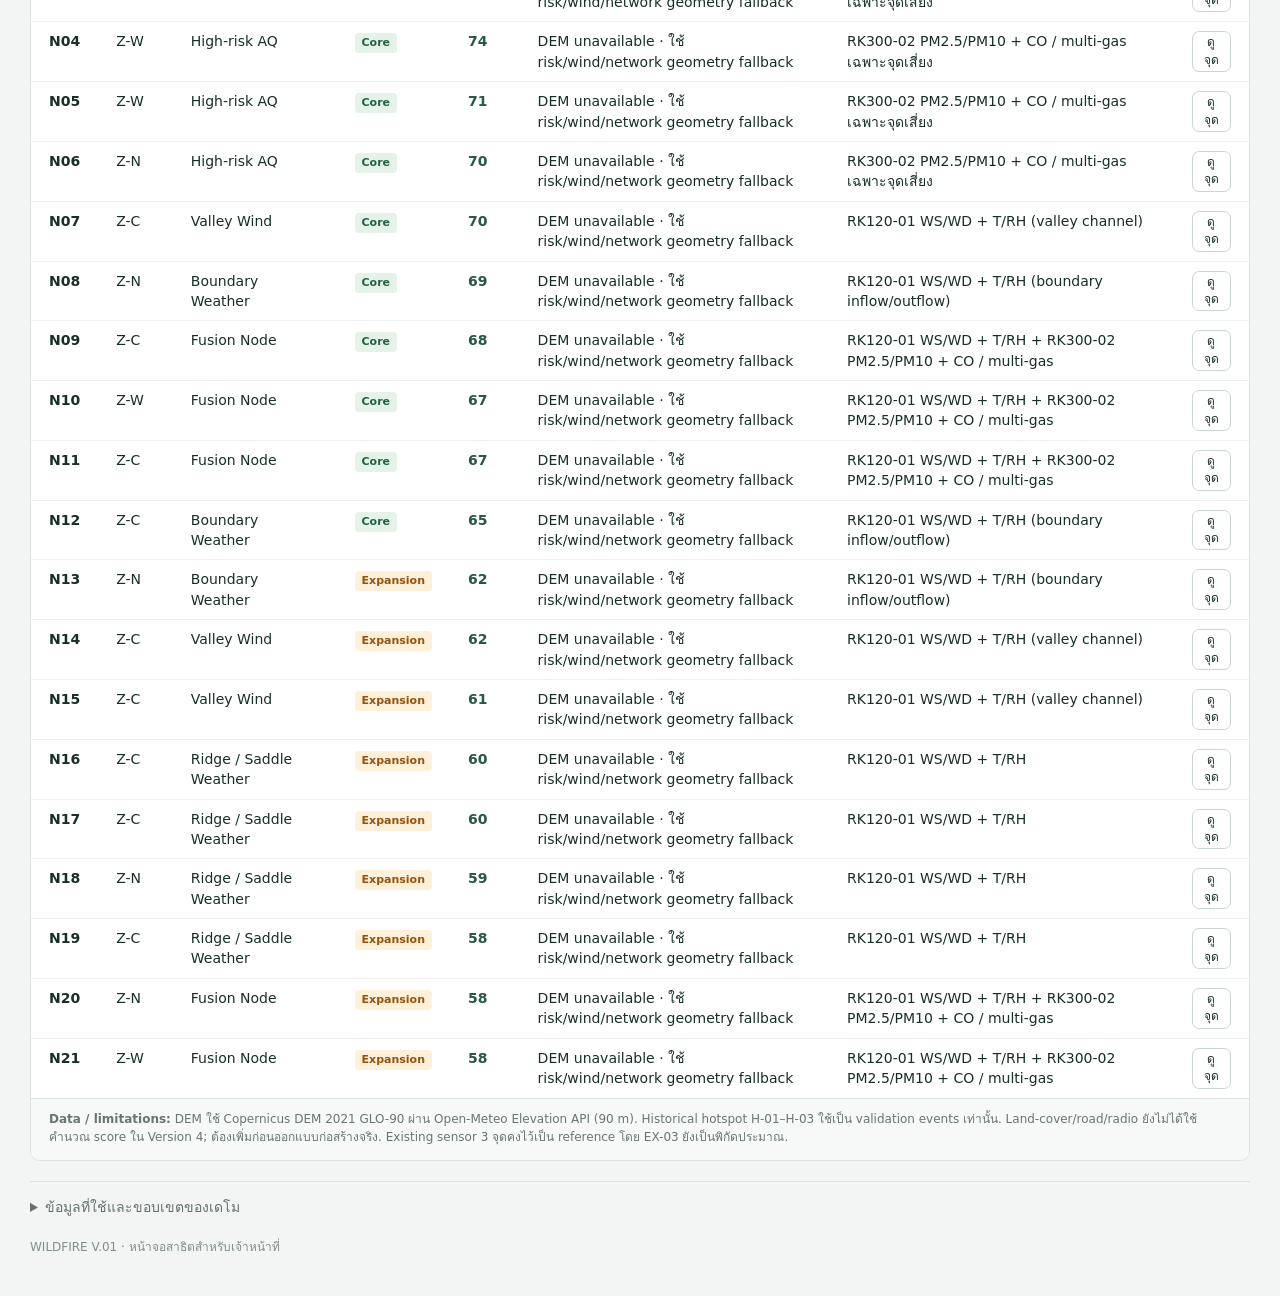
==== commit 7e835954: "Remove demo distance from wildfire v1 subtitle" ====
--- a/wildfire-v1/index.html
+++ b/wildfire-v1/index.html
@@ -1,6 +1,6 @@
 <!doctype html>
 <html lang="th"><head><meta charset="utf-8"><meta name="viewport" content="width=device-width, initial-scale=1"><meta name="description" content="แผนที่ภูมิประเทศสามมิติ เส้นทางเข้าถึง และแผนเครือข่ายเซนเซอร์สำหรับเฝ้าระวังไฟป่า · ข้อมูลสำหรับวางแผน ไม่ใช่ข้อมูลเตือนภัยจริง"><title>WILDFIRE V.01 | ศูนย์เฝ้าระวังไฟป่า</title><link rel="icon" type="image/svg+xml" href="data:image/svg+xml,%3Csvg xmlns='http://www.w3.org/2000/svg' viewBox='0 0 32 32'%3E%3Crect width='32' height='32' rx='7' fill='%230b493b'/%3E%3Cpath d='M16 5L5 23h22Z' fill='%238edf8f'/%3E%3Cpath d='M16 18v10' stroke='white' stroke-width='3'/%3E%3C/svg%3E"><link rel="stylesheet" href="../style.css?v=wildfire-v1"><link rel="stylesheet" href="../vendor/leaflet/leaflet.css" crossorigin=""><link rel="stylesheet" href="../vendor/maplibre/maplibre-gl.css?v=5.6.2"><link rel="stylesheet" href="presentation.css?v=shared-planned-sites"></head>
-<body><header class="topbar"><div class="brand"><span class="brandmark" aria-hidden="true">▲</span><div><b>WILDFIRE V.01</b><span>ศูนย์เฝ้าระวังไฟป่า · พื้นที่สาธิต 2 กม.</span></div></div><div class="headright"><span class="demotag">DEMO · ข้อมูลจำลอง</span></div></header>
+<body><header class="topbar"><div class="brand"><span class="brandmark" aria-hidden="true">▲</span><div><b>WILDFIRE V.01</b><span>ศูนย์เฝ้าระวังไฟป่า · พื้นที่สาธิต</span></div></div><div class="headright"><span class="demotag">DEMO · ข้อมูลจำลอง</span></div></header>
 <main>
 <section class="operational-3d" id="operational-3d">
   <div class="panelhead op-head">
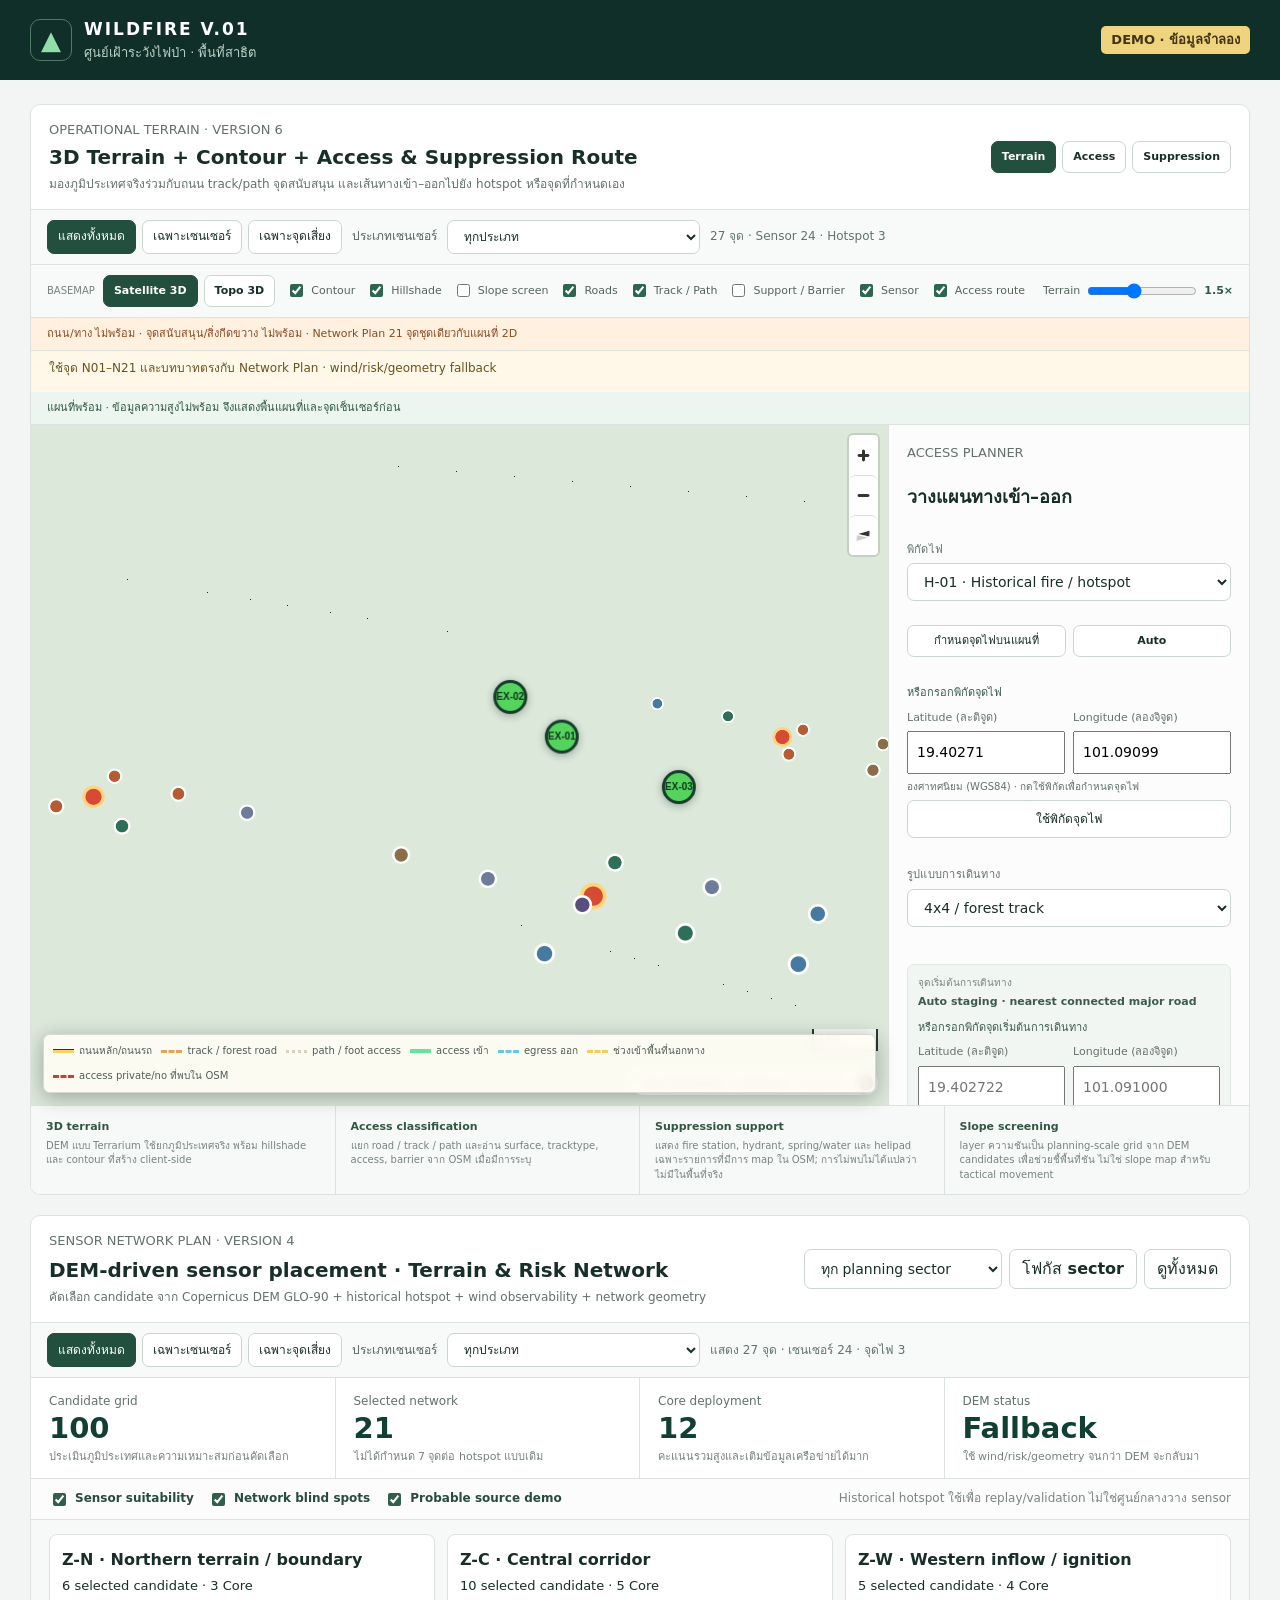
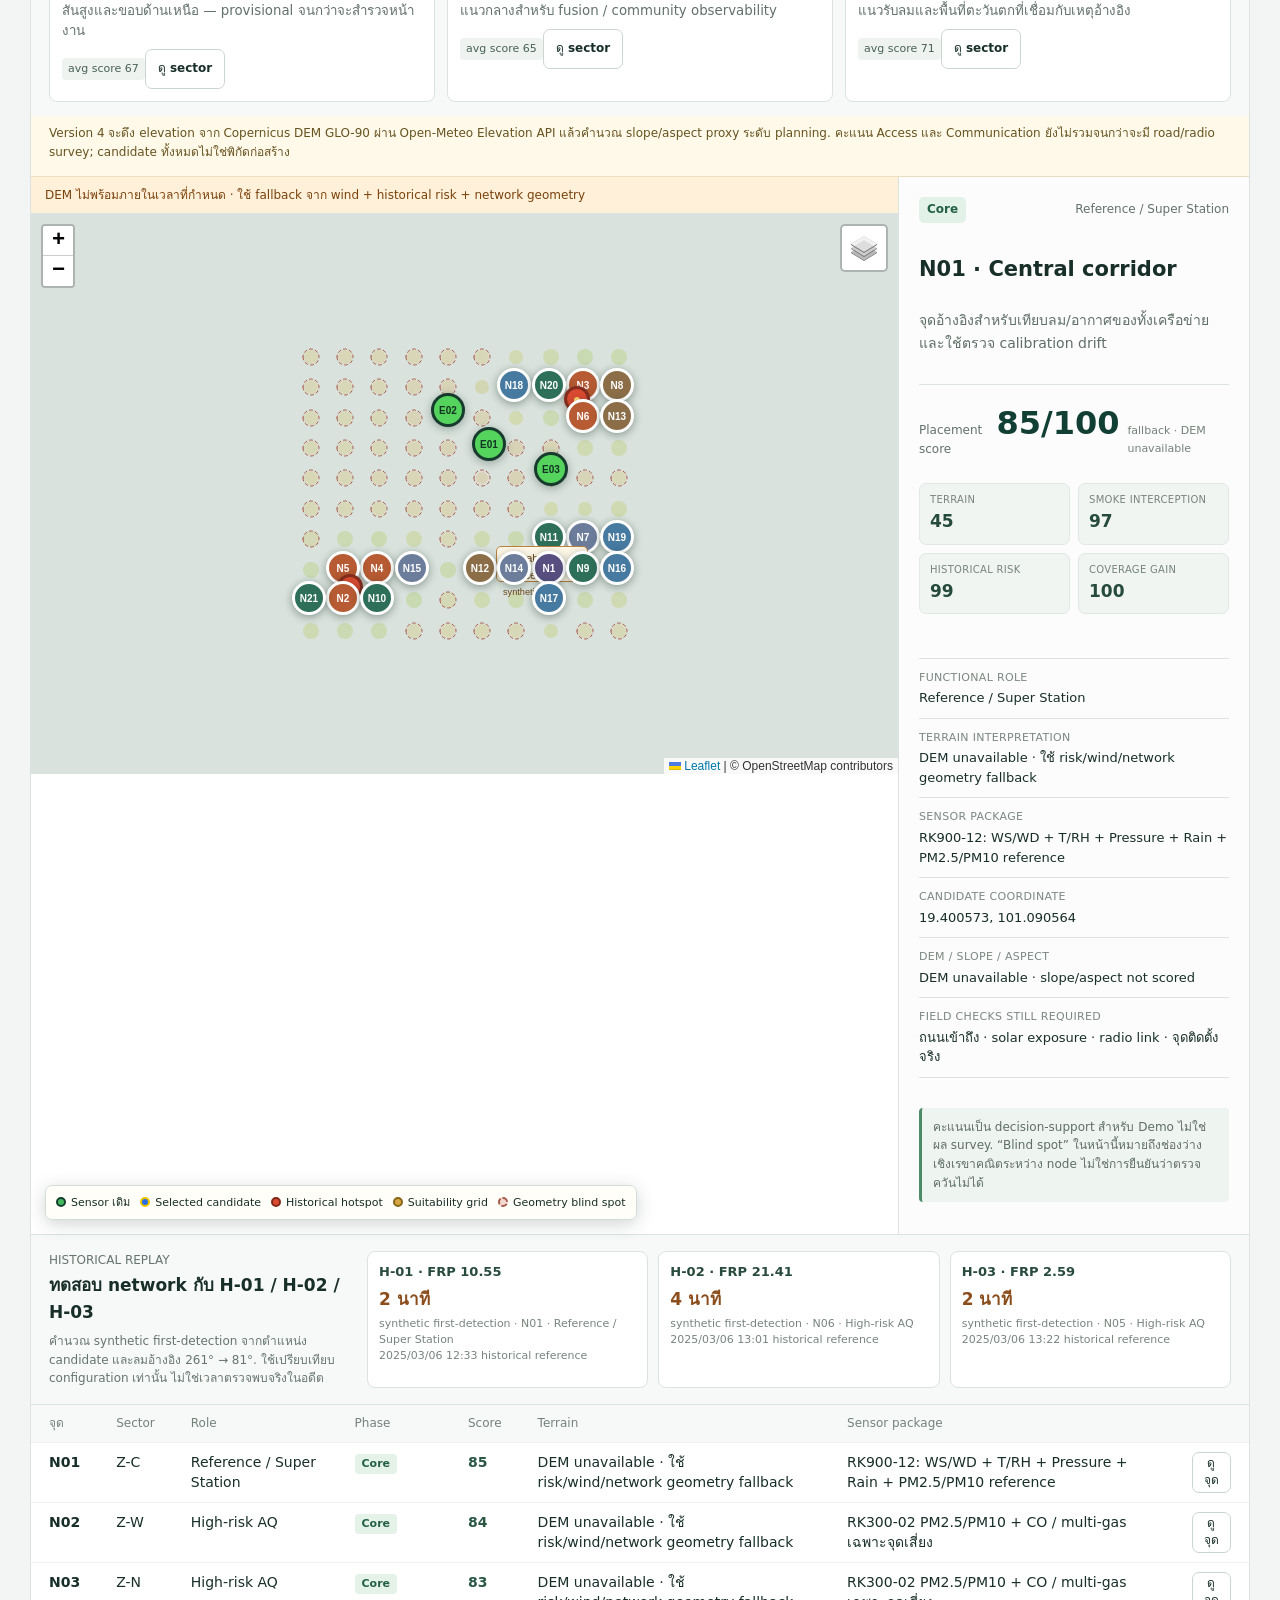
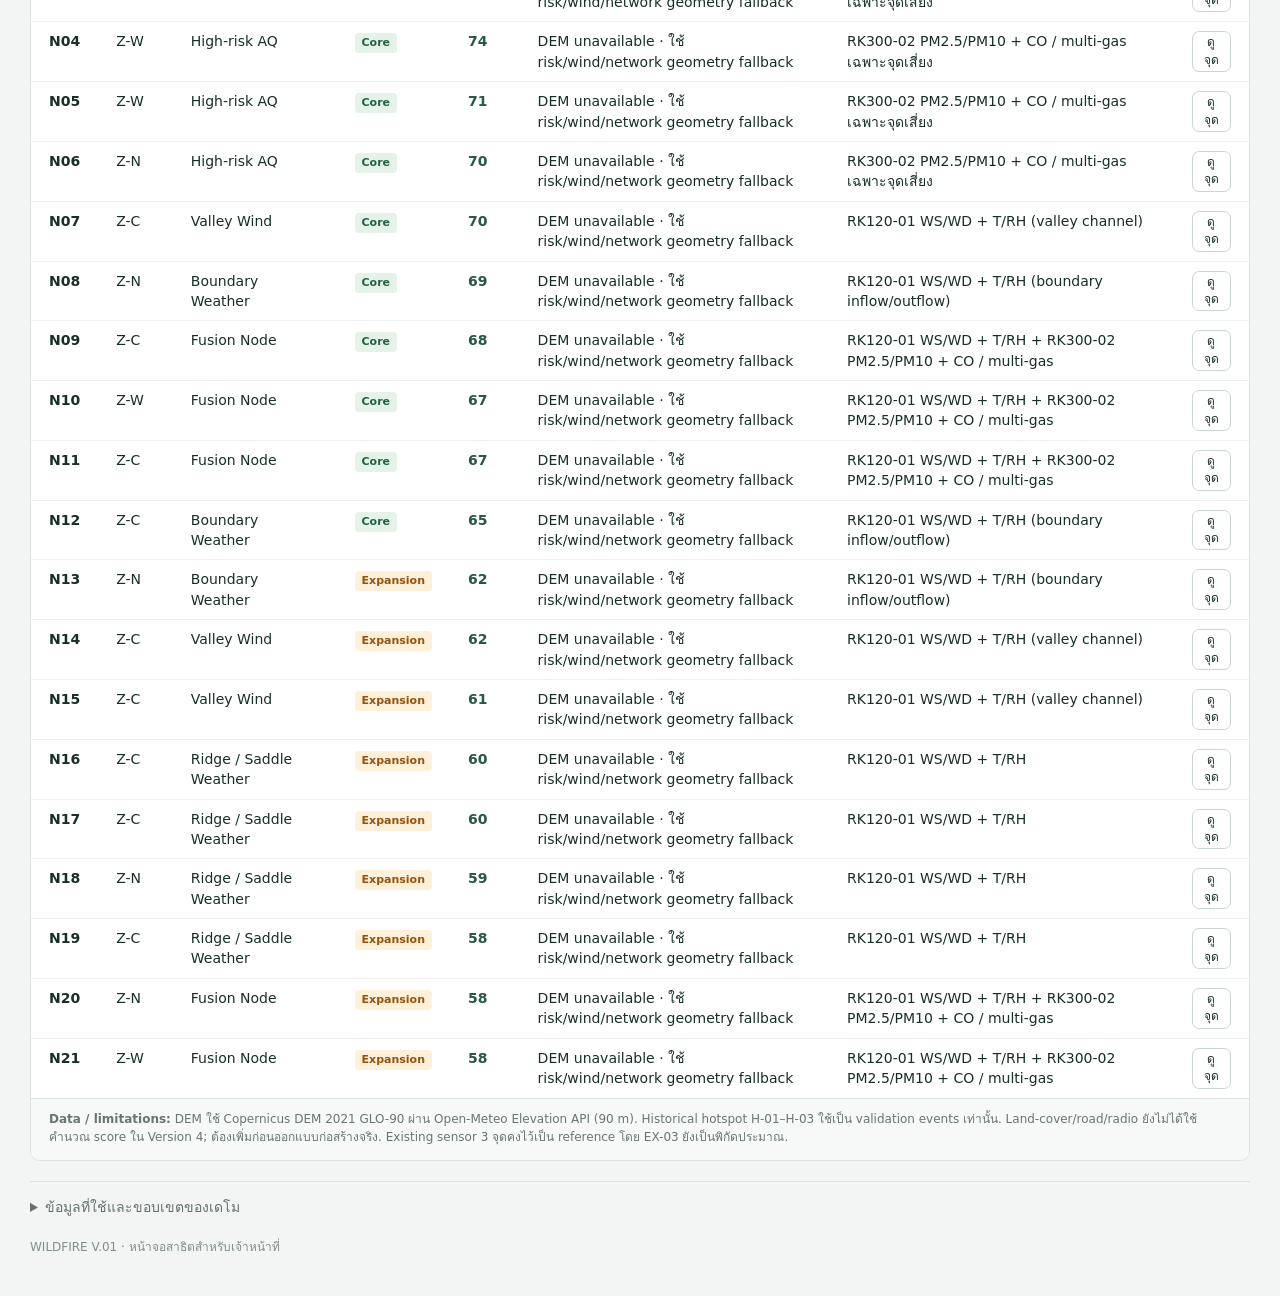
==== commit 800c8a06: "Rename fire target label" ====
--- a/wildfire-v1/index.html
+++ b/wildfire-v1/index.html
@@ -73,7 +73,7 @@
     <aside class="op-command">
       <p class="eyebrow">ACCESS PLANNER</p>
       <h3>วางแผนทางเข้า–ออก</h3>
-      <label>เป้าหมาย
+      <label>พิกัดไฟ
         <select id="op-target"></select>
       </label>
       <div class="op-inline-actions">
